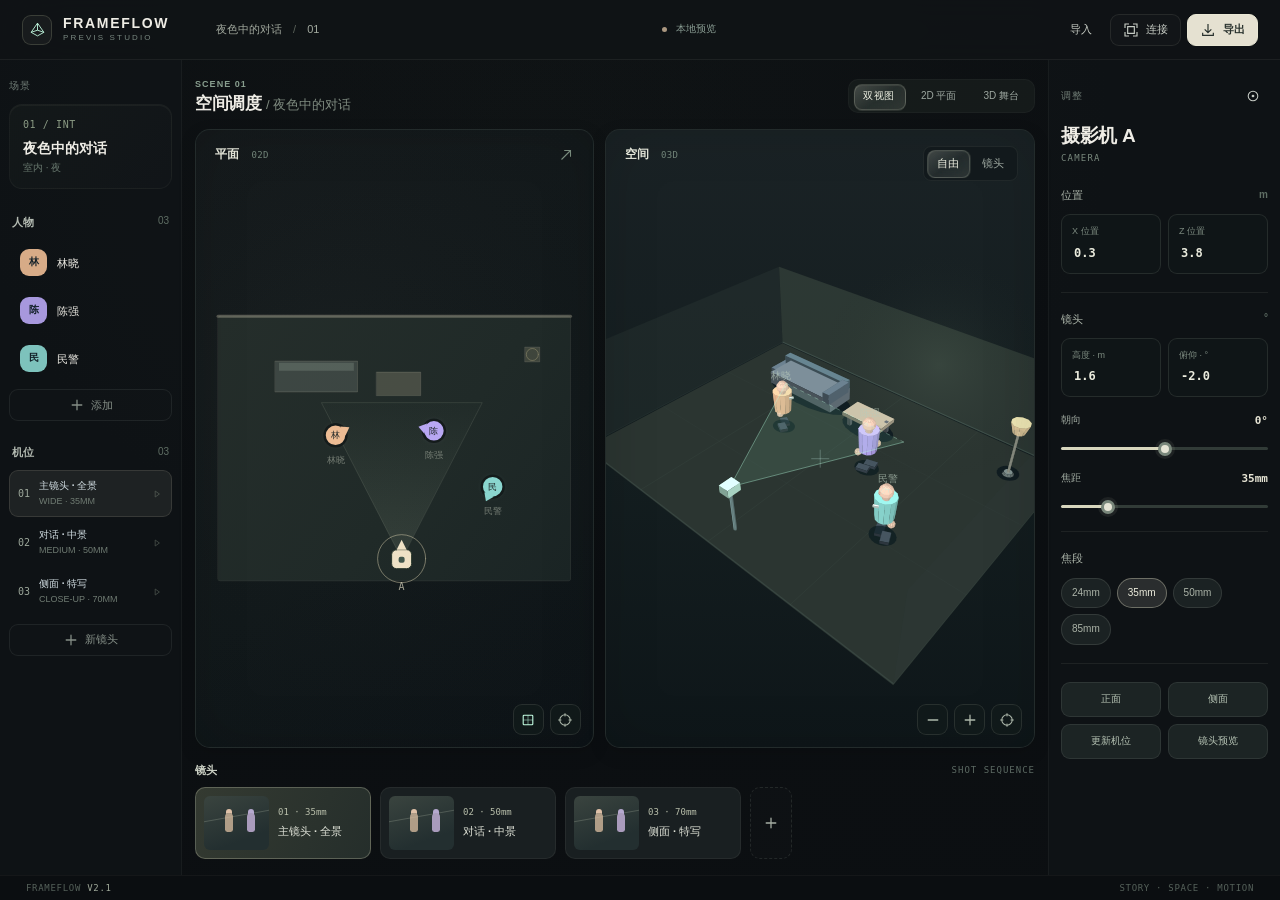
==== frameflow/index.html @ bde50c96 "Publish FRAMEFLOW director deck v2.1 as independent Pages subpath" ====
<!DOCTYPE html>
<html lang="zh-CN">
<head>
<meta charset="utf-8"><meta name="viewport" content="width=device-width,initial-scale=1,viewport-fit=cover">
<meta name="theme-color" content="#0b1017">
<title>FRAMEFLOW / V2.1 — 导演预演工作台</title>
<style>
:root{--bg:#090e15;--panel:#111922;--panel2:#151e28;--stroke:rgba(181,207,225,.115);--line:rgba(184,205,222,.08);--txt:#edf5f6;--muted:#8495a3;--dim:#536676;--mint:#bbf6de;--mint2:#8ee5c8;--violet:#b7a2f9;--amber:#efc98c;--red:#f5a6a9;--radius:20px;--ease:cubic-bezier(.2,.85,.22,1)}
*{box-sizing:border-box}html,body{margin:0;min-height:100%;height:100%;overflow:hidden}body{font:13px/1.48 Inter,"SF Pro Display","PingFang SC","Microsoft YaHei",sans-serif;background:var(--bg);color:var(--txt);letter-spacing:.05px}button,input,select{font:inherit}button{cursor:pointer}button:disabled{opacity:.45;cursor:not-allowed}button:focus-visible,input:focus-visible{outline:2px solid var(--mint);outline-offset:2px}button{transition:background .2s,border-color .2s,transform .26s var(--ease),color .2s,box-shadow .3s}button:active{transform:scale(.957)}.app{height:100dvh;min-height:580px;display:flex;flex-direction:column;isolation:isolate;position:relative;overflow:hidden}.app:before{content:"";position:absolute;z-index:-1;top:-300px;left:28%;width:600px;height:510px;background:radial-gradient(ellipse,rgba(70,132,129,.09),transparent 70%);pointer-events:none}.topbar{height:72px;flex-shrink:0;display:flex;align-items:center;gap:20px;padding:0 27px;border-bottom:1px solid var(--line);background:rgba(11,16,24,.78);backdrop-filter:blur(26px);z-index:30}.logo{display:flex;align-items:center;gap:13px;min-width:246px}.mark{width:35px;height:35px;border:1px solid rgba(203,255,228,.34);border-radius:12px;background:linear-gradient(147deg,rgba(182,252,214,.17),rgba(149,180,250,.04));display:grid;place-items:center;box-shadow:inset 0 0 22px #ddfff40b,0 3px 25px #a7ffd808}.mark svg{width:21px}.brand{font-weight:750;font-size:17px;letter-spacing:1.4px;line-height:1.1}.brand small{font-weight:500;color:#8a9bac;letter-spacing:2.8px;font-size:8px;display:block;margin-top:5px}.crumb{color:#677888;white-space:nowrap}.crumb strong{color:#c5d1d6;font-weight:500}.top-center{display:flex;align-items:center;gap:10px;flex:1;justify-content:center}.top-notice{display:flex;align-items:center;gap:9px;padding:8px 13px;color:#abbac3;border:1px solid var(--line);border-radius:99px;background:rgba(255,255,255,.018);font-size:11px;white-space:nowrap}.live-dot{width:6px;height:6px;border-radius:50%;background:#edae84;box-shadow:0 0 0 4px rgba(233,176,116,.1)}.live-dot.ok{background:#a6eac8;box-shadow:0 0 0 4px #9ef7c111}.top-actions{display:flex;align-items:center;gap:9px;margin-left:auto}.btn{height:34px;padding:0 13px;border:1px solid rgba(190,218,228,.13);border-radius:11px;background:rgba(255,255,255,.025);color:#cfdbdf;display:inline-flex;justify-content:center;align-items:center;gap:7px;white-space:nowrap}.btn:hover{background:rgba(255,255,255,.068);border-color:rgba(182,217,223,.3)}.btn.main{border-color:rgba(194,255,223,.28);background:linear-gradient(140deg,#caf7e1,#a4dfd1);color:#122d2b;font-weight:700;box-shadow:0 5px 24px #91fcd216}.btn.main:hover{box-shadow:0 7px 28px #a8ffd52c}.btn.ghost{border:none;background:transparent}.btn.icon{width:34px;padding:0}.btn svg,.icon-mini{width:15px;height:15px;flex-shrink:0}.frame{flex:1;display:grid;grid-template-columns:248px minmax(0,1fr) 284px;min-height:0;overflow:hidden}.rail{background:linear-gradient(175deg,rgba(20,29,39,.68),rgba(14,21,30,.92));border-right:1px solid var(--line);min-height:0;display:flex;flex-direction:column;overflow:auto;scrollbar-width:thin;scrollbar-color:#253544 transparent}.rail.right{border-left:1px solid var(--line);border-right:0;background:linear-gradient(170deg,rgba(19,28,38,.82),rgba(12,20,29,.9))}.rail-inner{padding:25px 16px 18px}.eyebrow{color:#728895;letter-spacing:2.05px;font-size:10px;font-weight:700}.section-head{display:flex;justify-content:space-between;align-items:center;margin:20px 0 10px}.section-head h3{font-size:12px;font-weight:700;letter-spacing:.5px;margin:0}.tiny{font-size:10px;color:var(--dim);font-variant-numeric:tabular-nums}.scene-card{position:relative;overflow:hidden;background:linear-gradient(125deg,rgba(38,66,72,.5),rgba(37,43,62,.48));border:1px solid rgba(166,229,212,.17);border-radius:16px;padding:15px 14px 13px;margin-top:14px}.scene-card:after{content:"";position:absolute;width:140px;height:140px;right:-48px;top:-58px;border:1px solid #b6fada22;border-radius:50%;box-shadow:0 0 0 24px #b6fada08,0 0 0 55px #b6fada08;pointer-events:none}.scene-num{font:600 9px/1.2 monospace;color:#a9ebd6;letter-spacing:2px}.scene-name{font-weight:650;font-size:16px;margin:14px 0 4px;line-height:1.22}.scene-sub{font-size:10px;color:#9bacb4}.cast-list{display:flex;flex-direction:column;gap:6px}.cast-item{width:100%;border:1px solid transparent;padding:10px 9px;display:flex;gap:10px;align-items:center;background:transparent;border-radius:12px;text-align:left;color:var(--txt)}.cast-item:hover{background:rgba(244,255,251,.04)}.cast-item.selected{border-color:rgba(185,247,226,.18);background:linear-gradient(100deg,rgba(182,255,223,.095),rgba(156,200,245,.025));box-shadow:inset 0 1px rgba(224,255,242,.03)}.avatar{width:31px;height:31px;flex:0 0 31px;border-radius:11px;display:flex;align-items:center;justify-content:center;font-weight:750;font-size:12px;color:#13222b;box-shadow:inset 0 1px #ffffff38}.cast-meta{flex:1;min-width:0}.cast-name{font-size:12px;font-weight:630}.cast-pos{font-size:10px;color:#687f8d;margin-top:2px;font-variant-numeric:tabular-nums}.cast-item .arr{font-size:14px;color:#576977}.addline{width:100%;height:34px;border:1px dashed rgba(173,202,216,.17);border-radius:10px;background:transparent;color:#8fa9ae;margin-top:9px}.addline:hover{background:#9cdec40c;color:var(--mint);border-color:#a1e5c255}.shot-list{display:flex;flex-direction:column;gap:6px}.shot-item{display:flex;gap:10px;align-items:center;padding:10px 10px;border:1px solid transparent;border-radius:11px;color:#d4e0e5;background:transparent;width:100%;text-align:left}.shot-item.active{border-color:#b9e9dc24;background:rgba(181,250,228,.064)}.shot-n{font:650 11px monospace;color:#a6dccb;align-self:center}.shot-item strong{font-size:11px;font-weight:600;display:block}.shot-item small{font-size:10px;color:#6f8897;display:block;margin-top:2px}.shot-play{margin-left:auto;color:#a9d9c4;opacity:.7}.tip-card{padding:12px 13px;margin-top:25px;border-top:1px solid var(--line);color:#8aa0aa;font-size:11px;line-height:1.72}.tip-card span{display:inline-block;padding:3px 6px;border-radius:5px;border:1px solid #a9c9d21d;background:#ffffff08;color:#b6c3c8;font:10px monospace;margin:0 2px}.workspace{min-height:0;display:flex;flex-direction:column;min-width:0;padding:25px 25px 17px;gap:14px}.workspace-header{display:flex;align-items:flex-end;gap:15px;justify-content:space-between}.headline .sup{font-size:10px;letter-spacing:1.8px;color:#77a69f;font-weight:700}.headline h1{font-size:23px;letter-spacing:-.8px;font-weight:660;line-height:1.2;margin:6px 0 7px}.headline p{font-size:11px;color:#8598a4;margin:0}.mode-tabs{display:flex;align-items:center;gap:3px;padding:4px;border-radius:12px;background:#121d27;border:1px solid var(--line);flex-shrink:0}.mode-tab{border:0;background:transparent;color:#8a9eab;border-radius:9px;padding:7px 13px;font-size:11px}.mode-tab.active{background:linear-gradient(180deg,#283e43,#24353c);color:#d3fae8;box-shadow:0 1px 12px #080d1490,0 1px inset #ffffff13}.metrics{display:flex;gap:8px;min-height:60px}.metric{flex:1;display:flex;align-items:center;gap:12px;min-width:0;border:1px solid var(--line);border-radius:13px;background:linear-gradient(120deg,#1b28324a,#141e2840);padding:12px 14px}.metric .mi{width:31px;height:31px;display:grid;place-items:center;border:1px solid rgba(175,219,214,.12);border-radius:10px;color:#b3d9cd;background:#a2fadd08}.metric .mi svg{width:16px;height:16px}.metric small{display:block;color:#6e8492;font-size:10px;margin-bottom:1px}.metric strong{font-weight:650;font-size:14px;white-space:nowrap}.metrics .unit{color:#7f939c;font-size:10px;font-weight:400}.stage-layout{flex:1;min-height:240px;display:grid;grid-template-columns:1fr 1.08fr;gap:13px}.panel-view{min-height:0;min-width:0;position:relative;border:1px solid rgba(158,195,207,.16);border-radius:18px;overflow:hidden;background:#0e1720;box-shadow:0 16px 45px #02060b3a,inset 0 1px #fff1}.panel-view:after{content:"";pointer-events:none;position:absolute;inset:0;border-radius:inherit;box-shadow:inset 0 0 75px #02060d45}.panel-view canvas{display:block;width:100%;height:100%;touch-action:none}.stage-top{pointer-events:none;position:absolute;z-index:4;top:15px;left:17px;right:17px;display:flex;gap:8px;justify-content:space-between;align-items:flex-start}.stage-title{font-weight:650;font-size:11px;display:flex;gap:7px;align-items:center;color:#e0efee}.stage-title .dot{width:6px;height:6px;background:#92edc8;border-radius:100%;box-shadow:0 0 14px #95f9b878}.stage-sub{font:9px monospace;color:#748c99;letter-spacing:1px;margin-top:4px}.stage-tag{color:#acc6c8;font:9px monospace;border:1px solid #b4e3d52b;padding:5px 8px;border-radius:7px;background:#111e26ab}.canvas-float{position:absolute;z-index:5;bottom:15px;right:15px;display:flex;gap:6px}.floatbtn{border:1px solid #bcdae329;border-radius:9px;color:#c1d7da;background:#15212bbd;backdrop-filter:blur(15px);width:30px;height:30px;display:grid;place-items:center;font-size:16px;line-height:1}.floatbtn:hover{background:#2b4144;color:white}.canvas-left-note{pointer-events:none;position:absolute;z-index:4;bottom:15px;left:15px;color:#6e8d9a;font:9px monospace;letter-spacing:.3px}.cam-mode{display:flex;gap:6px}.view-switch{pointer-events:auto;display:flex;gap:3px;padding:3px;border-radius:8px;background:#0a121abf;border:1px solid #d4f9e122}.view-switch button{border:0;background:transparent;padding:5px 7px;color:#829ba4;font:10px sans-serif;border-radius:6px}.view-switch button.active{background:#a6ddcc24;color:#c5fbe2}.timeline{height:116px;min-height:116px;display:flex;flex-direction:column;gap:10px}.tl-head{display:flex;justify-content:space-between;align-items:center}.tl-head strong{font-size:11px;font-weight:680}.tl-head small{font:10px monospace;color:#6b8291}.timeline-track{display:flex;gap:9px;overflow-x:auto;scrollbar-width:thin;scrollbar-color:#33404b transparent;padding-bottom:5px}.tl-card{flex:0 0 175px;height:76px;display:flex;align-items:stretch;gap:10px;border-radius:12px;padding:9px;cursor:pointer;background:#15222b;border:1px solid #a4c7c71c;color:#d9e9e6;text-align:left}.tl-card.active{border-color:#b1efd76b;background:linear-gradient(130deg,#233b39,#1c2b32);box-shadow:inset 0 0 0 1px #c6ffe409}.tl-thumb{width:62px;flex:0 0 62px;border-radius:8px;background:radial-gradient(circle at 48% 27%,#a4f5d044,transparent 30%),linear-gradient(150deg,#1d4b4b,#172c40);position:relative;overflow:hidden;display:flex;align-items:center;justify-content:center}.tl-thumb:before{content:"";position:absolute;width:70px;height:24px;left:-7px;bottom:5px;transform:skewY(-16deg);border-top:1px solid #c9ffe65c;box-shadow:0 -12px 0 -11px #b3ffdb88,0 -24px 0 -23px #b3ffdb55}.tl-thumb svg{position:relative;z-index:1;width:22px;color:#d6fff0;opacity:.86}.tl-copy{display:flex;flex-direction:column;justify-content:center;overflow:hidden}.tl-copy small{font:9px monospace;color:#8dbaa9}.tl-copy strong{font-size:11px;margin:4px 0;white-space:nowrap;overflow:hidden;text-overflow:ellipsis}.tl-copy em{font:normal 9px monospace;color:#778f97}.tl-add{flex:0 0 54px;height:76px;border:1px dashed #9fcfc633;border-radius:12px;background:#171e2744;color:#9dc6bc;font-size:21px}.tl-add:hover{background:#afdac014}.right .rail-inner{padding:25px 19px}.inspector-top{display:flex;justify-content:space-between;align-items:center}.inspector-title{margin:8px 0 5px;font-size:20px;font-weight:670;letter-spacing:-.4px}.inspector-sub{font:10px monospace;color:#76919e;margin-bottom:23px}.prop-group{border-top:1px solid #b4c9d011;padding-top:19px;margin-top:19px}.prop-header{display:flex;align-items:center;justify-content:space-between;color:#bccbd0;font-weight:650;font-size:11px;margin-bottom:12px}.prop-label{font-size:10px;color:#899ca8;margin-bottom:7px;display:flex;justify-content:space-between;align-items:center}.prop-label b{color:#d8e8e8;font:600 10px monospace}.field-row{display:grid;grid-template-columns:1fr 1fr;gap:8px}.field{padding:10px 11px;border:1px solid #beced320;border-radius:10px;background:#0d1720;min-width:0}.field label{display:block;color:#748e99;font-size:9px;margin-bottom:4px}.field input{font:600 13px monospace;color:#dceeea;background:transparent;border:0;outline:0;width:100%;height:20px}.field:focus-within{border-color:#a9e5d65c}.slider-row{margin:16px 0 4px}.range{width:100%;appearance:none;-webkit-appearance:none;height:4px;border:0;border-radius:99px;outline:none;background:linear-gradient(90deg,#a5e8d0 0 var(--pct,45%),#293845 var(--pct,45%) 100%);cursor:pointer;margin:8px 0 4px}.range::-webkit-slider-thumb{appearance:none;width:13px;height:13px;border-radius:50%;background:#d7ffeb;border:3px solid #638e85;box-shadow:0 0 0 3px #a6fad112}.range::-moz-range-thumb{width:8px;height:8px;border-radius:50%;background:#d7ffeb;border:3px solid #638e85}.compact-grid{display:grid;grid-template-columns:repeat(2,1fr);gap:8px}.compact-btn{padding:9px;border:1px solid #b1cbd21c;border-radius:10px;color:#b6d0d2;background:#13202a;text-align:center;font-size:10px}.compact-btn:hover,.compact-btn.on{background:#b9e8d017;color:#cffde8;border-color:#aff7d154}.pill-row{display:flex;gap:6px;flex-wrap:wrap}.pill{border-radius:20px;padding:7px 9px;border:1px solid #b5d4cd26;color:#9fb3b9;background:#14212a;font-size:10px}.pill.on{background:#b4efdb20;border-color:#b9efd76b;color:#d4ffeb}.status-card{padding:13px;border-radius:13px;background:linear-gradient(150deg,#17342f66,#17232b66);border:1px solid #bbefd121;margin-top:22px;display:flex;gap:10px;color:#b6d5cb}.status-card svg{width:15px;height:15px;flex-shrink:0;margin-top:2px}.status-card strong{font-size:11px;color:#c5f3d8}.status-card p{font-size:10px;color:#83a49b;margin:3px 0 0;line-height:1.5}.del-btn{color:#eeb0b0;border-color:#de9da824}.bottom{height:30px;display:flex;align-items:center;justify-content:space-between;padding:0 26px;flex-shrink:0;border-top:1px solid #aacbc10e;color:#5c7583;font:9px monospace;letter-spacing:.5px}.bottom strong{font-weight:500;color:#94b7ac}.toast{position:fixed;left:50%;bottom:48px;transform:translate(-50%,20px) scale(.97);opacity:0;pointer-events:none;z-index:100;padding:12px 16px;border-radius:12px;border:1px solid #c0ffe351;background:#1c3937e8;box-shadow:0 12px 40px #0008;backdrop-filter:blur(20px);color:#e2ffee;font-size:12px;transition:.3s var(--ease)}.toast.show{transform:translate(-50%,0) scale(1);opacity:1}.kbd{border:1px solid #d8f0e330;border-radius:5px;padding:2px 5px;background:#ffffff0a;font:9px monospace}#importFile{display:none}.help{font-size:10px;color:#78929e;line-height:1.65;margin-top:12px}.light-sweep{position:relative;overflow:hidden}.light-sweep:before{content:"";position:absolute;inset:-150%;background:linear-gradient(90deg,transparent 45%,#ffffff18 51%,transparent 55%);transform:translateX(-110%) rotate(16deg);pointer-events:none}.light-sweep:hover:before{animation:sweep .75s ease}@keyframes sweep{to{transform:translateX(110%) rotate(16deg)}}@keyframes jelly-in{0%{transform:scale(.965,.975)}45%{transform:scale(1.025,.99)}75%{transform:scale(.996,1.012)}100%{transform:scale(1)}}.mode-tab.active,.shot-item.active,.cast-item.selected,.tl-card.active{animation:jelly-in .34s var(--ease)}
@media(max-width:1250px){.frame{grid-template-columns:204px minmax(0,1fr) 250px}.logo{min-width:194px}.workspace{padding:20px 17px 12px}.metrics .metric{padding:10px}.metric .mi{display:none}.rail-inner{padding-left:12px;padding-right:12px}.right .rail-inner{padding:20px 13px}}
@media(max-width:1030px){.frame{grid-template-columns:190px minmax(0,1fr)}.rail.right{display:none}.stage-layout{grid-template-columns:1fr 1fr}.top-center{display:none}}
@media(max-width:760px){html,body{overflow:auto;height:auto}.app{height:auto;min-height:100dvh;overflow:visible}.app:before{width:90%;left:5%;top:-100px;height:260px}.topbar{height:62px;padding:0 15px}.logo{min-width:0}.crumb,.top-actions .btn.ghost,.top-actions .btn:not(.main){display:none}.top-actions{margin-left:auto}.frame{display:flex;flex-direction:column;overflow:visible}.rail{order:2;border:0;border-top:1px solid var(--line)}.rail.right{display:block;order:3;border-top:1px solid var(--line)}.rail-inner,.right .rail-inner{padding:18px 17px}.workspace{order:1;min-height:850px;padding:20px 13px}.workspace-header{align-items:flex-start}.headline h1{font-size:21px}.headline p{font-size:10px}.mode-tabs{flex-shrink:0}.mode-tab{padding:7px 10px}.metrics{flex-wrap:wrap}.metric{flex:1 1 43%;min-width:130px}.metric .mi{display:grid}.stage-layout{height:570px;flex:none;grid-template-columns:1fr;grid-template-rows:1fr 1fr}.stage-layout.only-2d,.stage-layout.only-3d{grid-template-rows:1fr;height:510px}.stage-layout.only-2d #panel3d,.stage-layout.only-3d #panel2d{display:none}.timeline{min-height:114px}.cast-list{display:grid;grid-template-columns:1fr 1fr}.shot-list{display:grid;grid-template-columns:1fr 1fr}.right .rail-inner{max-width:700px}.bottom{padding:0 13px}}
@media(min-width:761px){.stage-layout.only-2d,.stage-layout.only-3d{grid-template-columns:1fr}.stage-layout.only-2d #panel3d,.stage-layout.only-3d #panel2d{display:none}}
@media(prefers-reduced-motion:reduce){*,*:before,*:after{animation-duration:0s!important;transition-duration:.01s!important}}
/* FRAMEFLOW V2 — quiet cinematic workstation. Desktop-first, responsive canvas. */
:root{--bg:#0b0d10;--panel:#111517;--panel2:#171d1e;--stroke:rgba(238,236,218,.10);--line:rgba(238,236,218,.07);--txt:#eeece5;--muted:#a0a39b;--dim:#676e6b;--mint:#e9ddbb;--mint2:#c9c7b0;--radius:19px;--ease:cubic-bezier(.18,.82,.24,1)}
body{font-family:Inter,-apple-system,BlinkMacSystemFont,"SF Pro Display","PingFang SC","Microsoft YaHei",sans-serif;background:#0b0d10;color:var(--txt);letter-spacing:0}
.app{background:radial-gradient(ellipse 60% 70% at 42% 14%,#20272132,transparent 75%),#0b0e11;min-height:480px}.app:before{background:none}
.topbar{height:60px;padding:0 22px;gap:16px;background:#111416ee;border-bottom:1px solid #ebefdb10;backdrop-filter:blur(30px)}
.logo{min-width:199px;gap:11px}.mark{width:30px;height:30px;border-radius:9px;background:#d7dac40b;border-color:#dedfbb2d;box-shadow:none}.mark svg{width:17px;opacity:.95}.brand{font-size:14px;font-weight:670;letter-spacing:1.7px}.brand small{font-size:8px;letter-spacing:2.15px;margin-top:3px;color:#788780}
.crumb{font-size:11px;color:#a2aa9f}.crumb-slash{padding:0 8px;color:#5b635b}
.top-notice{padding:5px 10px;font-size:10px;color:#899d93;border:none;background:transparent}.live-dot{width:5px;height:5px;background:#aa9780;box-shadow:none}.live-dot.ok{background:#becbb4;box-shadow:0 0 0 3px #b3dab81b}
.top-actions{gap:6px}.btn{height:32px;padding:0 12px;border-radius:9px;border-color:#f2f0de16;color:#c7ccc5;font-size:11px;background:#ffffff04}.btn svg{width:14px;height:14px}.btn:hover{background:#f3f4e612;border-color:#d6ddc529}
.btn.main{background:#e5e1d1;color:#28312d;font-weight:690;border:1px solid #e9e7d4;box-shadow:none}.btn.main:hover{background:#f2efdf;box-shadow:0 4px 18px #e9e7d214}
.btn.icon{width:30px}.frame{grid-template-columns:198px minmax(0,1fr) 248px;background:transparent}.rail,.rail.right{background:#111518b0;border-color:#e3e5d60c}.rail-inner{padding:22px 12px 18px}.right .rail-inner{padding:22px 18px}
.eyebrow{color:#6e7b74;letter-spacing:1.1px;font-size:10px;font-weight:590}
.scene-card{margin-top:10px;padding:14px 13px 12px;border:1px solid #e6e3cf0b;border-radius:13px;background:linear-gradient(135deg,#303a3129,#1d23252a);box-shadow:inset 0 1px #e7e4d30b}.scene-card:after{display:none}.scene-num{font:10px ui-monospace,monospace;color:#8b9b84;letter-spacing:.6px}.scene-name{font-size:14px;font-weight:620;margin:10px 0 4px}.scene-sub{font-size:10px;color:#67776d}
.section-head{margin:25px 3px 10px}.section-head h3{font-size:11px;font-weight:620;color:#b4bbb2;letter-spacing:.2px}.tiny{font-size:10px;color:#5f6e64}
.cast-list{gap:3px}.cast-item{padding:8px 10px;gap:10px;border-radius:10px;min-height:42px}.cast-item.selected{border-color:#dbdec317;background:#e6e9d810;box-shadow:none}.cast-item:hover{background:#ffffff0b}.avatar{width:27px;height:27px;flex-basis:27px;border-radius:9px;font-size:10px;font-weight:650;box-shadow:none;opacity:.9}.cast-name{font-size:11px;font-weight:540}.cast-pos{display:none}
.addline{margin-top:8px;height:32px;border:1px solid #d7e1d114;background:#ffffff02;color:#858f87;font-size:11px;border-radius:9px}.addline:hover{border-color:#d7e1d14d;background:#d7e1d10c;color:#e8e9dd}
.shot-list{gap:2px}.shot-item{padding:8px;border-radius:9px;gap:9px}.shot-item.active{border:1px solid #e9e3c91e;background:#ece7d513}.shot-item strong{font-size:10px;font-weight:550}.shot-item small{font-size:9px;color:#717d74;margin-top:1px}.shot-n{font:500 10px monospace;color:#9ca79a}.shot-play{font-size:9px;color:#939f8e}.tip-card{display:none}
.workspace{gap:14px;padding:22px 19px 14px;background:linear-gradient(180deg,#12171926,#10141626)}
.workspace-header{align-items:center;min-height:38px}.headline .sup{font-size:9px;color:#889e8e;letter-spacing:1.05px}.headline h1{font-size:17px;font-weight:630;letter-spacing:-.36px;margin:3px 0 0}.headline h1 .headline-sub{color:#7e8a7f;font-weight:420;font-size:13px;letter-spacing:0}.headline p{display:none}
.mode-tabs{padding:3px;border-color:#ffffff08;border-radius:10px;background:#1b2120a5}.mode-tab{padding:6px 12px;font-size:10px;color:#929b92;border-radius:7px;white-space:nowrap}.mode-tab.active{background:#d8dbcf1c;color:#eceee2;box-shadow:0 1px 5px #0004,inset 0 1px #fff1}
.metrics{display:none}
.stage-layout{grid-template-columns:1fr 1.08fr;gap:11px;min-height:290px}.panel-view{border-radius:15px;border:1px solid #d6dfcd16;box-shadow:0 6px 18px #0002, inset 0 1px #ffffff06;background:#11191b}.panel-view:after{box-shadow:inset 0 0 55px #02050922}
.stage-top{top:16px;left:19px;right:16px}.stage-title{font-size:12px;font-weight:620;color:#e2e4d7;letter-spacing:.2px}.stage-number{margin-left:5px;font:500 9px monospace;color:#73867a;letter-spacing:.4px}.stage-sub{display:none}.stage-tag{background:transparent;border:0;color:#788a7c;font-size:17px;padding:0 2px}
.view-switch{border-radius:8px;padding:3px;border:1px solid #e4e7d811;background:#11181abb;backdrop-filter:blur(18px)}.view-switch button{font:11px sans-serif;color:#919a90;padding:6px 10px;border-radius:6px}.view-switch button.active{background:#e7e6d323;color:#f0f1e6}
.canvas-float{right:12px;bottom:12px;gap:6px}.floatbtn{width:31px;height:31px;font-size:14px;border-radius:9px;background:#131b1bc9;border-color:#f0eee21a;color:#aeb9ac}.floatbtn:hover{background:#26302d;color:#f4f5ea;border-color:#e8ead047}.canvas-left-note{display:none}
.actor-quick[hidden]{display:none!important}.actor-quick{position:absolute;z-index:6;bottom:12px;left:14px;max-width:calc(100% - 110px);display:flex;align-items:center;gap:5px;padding:5px;background:#0d1515e9;border:1px solid #ece9d525;border-radius:11px;backdrop-filter:blur(16px);box-shadow:0 5px 24px #0006;animation:quiet-rise .32s var(--ease)}.quick-name{font-size:10px;color:#e7e8d9;padding:0 7px;white-space:nowrap}.actor-quick button{border:0;background:#edead00b;color:#c0ccbd;border-radius:7px;font-size:10px;padding:7px 8px;white-space:nowrap}.actor-quick button:hover{background:#e6e7d321;color:#fff}.quick-yaw{font:11px ui-monospace,monospace;color:#e9e2c5;min-width:31px;text-align:center}
.timeline{height:101px;min-height:101px;gap:9px}.tl-head strong{font-size:11px;font-weight:610;color:#ccd1c5}.tl-head small{color:#5d6b64;font:9px monospace;letter-spacing:1px}.timeline-track{gap:9px;padding-bottom:4px;scrollbar-color:#51584b55 transparent}
.tl-card{flex:0 0 176px;height:72px;gap:9px;padding:8px;background:#191f21;border:1px solid #e9efde0f;border-radius:10px;color:#dfe2d7;box-shadow:none}.tl-card.active{background:linear-gradient(115deg,#343a31,#252e2b);border-color:#e4e3c643;box-shadow:inset 0 1px #e3decb16}.tl-thumb{width:65px;flex:0 0 65px;background:linear-gradient(160deg,#3a443f,#232f30 75%);border-radius:6px;overflow:hidden;position:relative}.tl-thumb:before{display:none}.thumb-horizon{width:110px;height:30px;position:absolute;bottom:4px;left:-25px;transform:skewY(-10deg);border-top:1px solid #cbd3bd44;opacity:.85}.thumb-person{position:absolute;width:8px;height:19px;bottom:18px;border-radius:5px 5px 3px 3px;background:#e4c5a7b8;box-shadow:0 -5px 0 -1px #dfc1a8}.thumb-person.one{left:21px}.thumb-person.two{left:43px;background:#a99bbc;box-shadow:0 -5px 0 -1px #b6a9cf}
.tl-copy small{font:9px ui-monospace,monospace;color:#b9bfab;margin-bottom:7px}.tl-copy strong{font-size:11px;font-weight:550;margin:0;line-height:1.4}.tl-copy em{display:none}.tl-add{flex-basis:42px;height:72px;border-color:#dbe6d41b;border-radius:10px;background:#ffffff03;font-size:17px;color:#a6aea4}
.inspector-top{margin-top:1px}.inspector-title{font-size:19px;font-weight:600;letter-spacing:-.35px;margin:10px 0 3px}.inspector-sub{font-size:9px;letter-spacing:1.2px;margin-bottom:24px;color:#78877c}.prop-group{margin-top:18px;padding-top:18px;border-color:#e7e6d012}.prop-header{font-size:11px;color:#abb4a9;font-weight:560;margin-bottom:11px}.prop-label{color:#a4aea4;font-size:10px}.prop-label b{color:#e6e4d4;font:550 11px monospace}.field-row{gap:7px}.field{padding:10px 10px;border-color:#d9ddd21c;background:#0f1517;border-radius:9px;min-width:0}.field:focus-within{border-color:#d9ddc979}.field label{font-size:9px;color:#7d8b80}.field input{font:550 12px ui-monospace,monospace;color:#eaebdd}
.range{height:3px;background:linear-gradient(90deg,#d7d6bd 0 var(--pct,45%),#313b37 var(--pct,45%) 100%);margin-top:12px}.range::-webkit-slider-thumb{width:14px;height:14px;border:3px solid #79877b;background:#e5e4d5;box-shadow:0 0 0 3px #e6e9d012}
.pill{border-color:#d8dfd120;color:#adb5a9;background:#1b2223;padding:7px 10px}.pill.on{background:#e8e6d821;color:#eeeede;border-color:#ece8cd59}
.compact-btn{padding:9px 5px;background:#1c2424;color:#b6c3b4;border:1px solid #e6e9d817;border-radius:9px;font-size:10px}.compact-btn:hover,.compact-btn.on{background:#e9e7d619;color:#f4f3e8;border-color:#ebe7d649}.compact-grid{gap:7px}.status-card{display:none}.del-btn{color:#d8aaac}
.orientation-control{display:grid;grid-template-columns:104px minmax(0,1fr);gap:12px;align-items:center;padding:5px 0 1px}.rotation-dial{width:104px;height:104px;border-radius:50%;position:relative;background:radial-gradient(circle,#1b2221 0 49%,transparent 50%),repeating-conic-gradient(from 0deg,#9ca89a38 0 1deg,transparent 1deg 30deg),conic-gradient(from 0deg,#e8e5d024,transparent 140deg,#e8e5d017 270deg,#e8e5d024);border:1px solid #f0efdf20;box-shadow:inset 0 0 15px #0006;touch-action:none;cursor:grab}.rotation-dial:active{cursor:grabbing}.rotation-dial:before{content:'';position:absolute;inset:10px;border:1px solid #dfe2cd2b;border-radius:50%}.dial-direction{position:absolute;width:2px;height:40px;background:linear-gradient(#f9ebc7,transparent);left:calc(50% - 1px);top:10px;transform-origin:center 42px;transform:rotate(var(--heading));border-radius:5px}.dial-direction:before{content:'';position:absolute;top:-3px;left:-4px;width:10px;height:10px;background:#e9dfc4;border-radius:50%;box-shadow:0 0 12px #fff2ba45}.dial-center{position:absolute;inset:24px;display:grid;place-items:center;background:#161e1dbf;border:1px solid #e5e8cf14;border-radius:50%;pointer-events:none}.dial-center b{color:#f0e9d5;font:600 13px ui-monospace,monospace}.dial-actions{display:grid;grid-template-columns:1fr;gap:5px}
.bottom{height:25px;border-color:#eee9da0a;font:9px ui-monospace,monospace;color:#55615a;letter-spacing:.7px}.bottom strong{color:#9ea798}.toast{background:#2a342de8;border:1px solid #dcdab855;color:#f1f0de;padding:10px 15px;border-radius:12px;font-size:11px}
.shot-item.active,.cast-item.selected,.tl-card.active{animation:quiet-rise .32s var(--ease)}@keyframes quiet-rise{from{opacity:.65;transform:translateY(3px) scale(.992)}to{opacity:1;transform:none}}
@media(max-width:1350px){.frame{grid-template-columns:182px minmax(0,1fr) 232px}.logo{min-width:178px}.workspace{padding:17px 13px 12px}.right .rail-inner{padding:19px 12px}.rail-inner{padding:19px 9px}.orientation-control{grid-template-columns:94px minmax(0,1fr);gap:8px}.rotation-dial{width:94px;height:94px}.dial-direction{height:36px;top:9px;transform-origin:center 38px}.dial-center{inset:22px}}
@media(max-width:1100px){.frame{grid-template-columns:174px minmax(0,1fr) 210px}.orientation-control{grid-template-columns:1fr}.rotation-dial{margin:auto}.dial-actions{grid-template-columns:1fr 1fr}.inspector-title{font-size:17px}.workspace{gap:10px}}
@media(max-width:920px) and (min-width:701px){.frame{grid-template-columns:154px minmax(0,1fr)}.rail.right{display:none}.logo{min-width:155px}.crumb{display:none}.workspace{padding:14px}.stage-layout{grid-template-columns:1fr 1fr}.brand small{display:none}}
/* Mobile/tablet preview: workspace remains fully functional, while desktop gets maximum canvas area. */
@media(max-width:700px){html,body{height:auto;overflow:auto;background:#0b0e10}.app{height:auto;overflow:visible;min-height:100dvh}.topbar{height:56px;padding:0 14px;gap:6px}.logo{min-width:0}.mark{width:28px;height:28px}.brand{font-size:13px;letter-spacing:1.25px}.brand small,.crumb,.top-center{display:none}.top-actions .btn.ghost{display:none}.top-actions .btn:not(.main){display:none}.top-actions .btn.main{height:30px;padding:0 11px;font-size:10px}.frame{display:flex;flex-direction:column;overflow:visible}.workspace{order:1;padding:18px 13px 14px;gap:12px;min-height:0}.workspace-header{align-items:center;gap:8px}.headline .sup{display:none}.headline h1{font-size:15px;margin:0}.headline-sub{display:none}.mode-tabs{gap:0;padding:2px}.mode-tab{padding:6px 9px;font-size:10px}.stage-layout{display:grid;grid-template-columns:1fr;grid-template-rows:380px 390px;height:auto;min-height:0;gap:12px;flex:none}.stage-layout.only-2d,.stage-layout.only-3d{grid-template-columns:1fr;grid-template-rows:490px;height:auto}.stage-layout.only-2d #panel3d,.stage-layout.only-3d #panel2d{display:none}.panel-view{min-height:0;border-radius:15px}.actor-quick{bottom:12px;left:10px;padding:4px;max-width:calc(100% - 90px);gap:2px}.actor-quick button{font-size:9px;padding:6px 5px}.quick-name{max-width:42px;overflow:hidden;text-overflow:ellipsis;padding:0 4px;font-size:9px}.quick-yaw{font-size:9px;min-width:26px}.canvas-float{bottom:11px;right:10px}.floatbtn{width:29px;height:29px}.timeline{height:auto;min-height:98px}.timeline-track{padding-bottom:7px}.tl-card{flex-basis:166px}.rail{order:2;border:0;border-top:1px solid #eeeecc11;max-height:none}.rail.right{display:block;order:3}.rail-inner,.right .rail-inner{padding:22px 16px}.scene-card{max-width:430px;margin-top:9px}.cast-list{display:grid;grid-template-columns:repeat(3,minmax(0,1fr));gap:5px}.cast-item{padding:8px 7px;gap:6px;min-height:45px}.cast-name{font-size:10px;white-space:nowrap;overflow:hidden;text-overflow:ellipsis}.avatar{width:25px;height:25px;flex:0 0 25px}.shot-list{display:grid;grid-template-columns:repeat(2,minmax(0,1fr))}.section-head{margin-top:18px}.right .rail-inner{max-width:530px;margin:auto;width:100%}.orientation-control{grid-template-columns:115px minmax(0,1fr);max-width:400px}.rotation-dial{width:112px;height:112px}.dial-direction{height:43px;top:11px;transform-origin:center 45px}.dial-center{inset:26px}.dial-actions{grid-template-columns:1fr 1fr}.bottom{padding:0 14px}}
@media(max-width:410px){.workspace{padding:14px 9px}.stage-layout{grid-template-rows:335px 340px;gap:9px}.stage-layout.only-2d,.stage-layout.only-3d{grid-template-rows:420px}.mode-tab{padding:6px 7px}.headline h1{font-size:14px}.cast-list{grid-template-columns:repeat(2,minmax(0,1fr))}.quick-yaw{display:none}.actor-quick{max-width:calc(100% - 76px)}}
@media(orientation:landscape) and (max-height:520px) and (max-width:940px){.stage-layout{grid-template-columns:1fr 1fr;grid-template-rows:340px}.stage-layout.only-2d,.stage-layout.only-3d{grid-template-columns:1fr;grid-template-rows:350px}}
@media(prefers-reduced-motion:reduce){*,*:before,*:after{transition:none!important;animation:none!important}}

/* FRAMEFLOW V2.1 / FMV-WEB-PRESS-001 + FMV-WEB-FOCUS-001
   Strictly no tap shadow/focus rectangles. Keyboard indication is a flat underline. */
.app, .app * { -webkit-tap-highlight-color: transparent; }
.app button {box-shadow:none!important;filter:none;transform-origin:center;transition:transform 190ms cubic-bezier(.22,1,.36,1), color 240ms ease, background-color 240ms ease,border-color 240ms ease;}
.app button:not(:disabled):active { transform:translateY(1px) scale(.966); }
.app button:focus,.app button:focus:not(:focus-visible) {outline:none!important;box-shadow:none!important;}
.app button:focus-visible {outline:none!important;box-shadow:none!important;text-decoration:underline;text-decoration-thickness:2px;text-underline-offset:5px;text-decoration-color:#e5e4d8;}
.app .rotation-dial:focus:not(:focus-visible),.app input:focus:not(:focus-visible),.app input[type=range]:focus {outline:none!important;box-shadow:none!important;}
.app .rotation-dial:focus-visible{outline:none;box-shadow:none;border-bottom:2px solid #d5d8c6;}
.app .field:focus-within {border-color:#e2e0c32a;box-shadow:none;border-bottom-color:#e9e4d9a0;}
.app button svg{width:16px;height:16px;flex-shrink:0;display:inline-block;vertical-align:middle;}
.app .floatbtn,.app .tl-add{display:inline-flex;align-items:center;justify-content:center;}
.app .addline{display:flex;align-items:center;justify-content:center;gap:6px;}
.app .shot-play svg{width:12px;height:12px;opacity:.62;}
.stage-tag svg{width:18px;height:18px;display:block;}
/* Shared glass-gel Thumb: FMV-TAB-GLASS-GEL-001 / Arc Reader four-segment case.
   Object continuity lives in this one element, not an .active button background. */
.mode-tabs.fmv-segmented,.view-switch.fmv-segmented {position:relative;isolation:isolate;overflow:visible;}
.fmv-segmented .fmv-tab-thumb{
  position:absolute;left:0;top:0;z-index:0;pointer-events:none;
  border-radius:8px;
  border:1px solid rgba(231,235,211,.23);
  background:linear-gradient(146deg,rgba(237,243,228,.22),rgba(203,219,204,.105) 52%,rgba(213,231,211,.14));
  backdrop-filter:blur(9px) saturate(1.17);
  box-shadow:none!important;
  will-change:transform,width;
  transition:transform 510ms cubic-bezier(.20,1.36,.33,1),width 510ms cubic-bezier(.20,1.36,.33,1),height 510ms cubic-bezier(.2,.85,.25,1);
}
.fmv-segmented .fmv-tab-thumb.no-motion {transition:none!important;animation:none!important;}
.fmv-segmented .fmv-tab-thumb.gel-bounce {animation:fmv-gel-bounce 510ms both;}
@keyframes fmv-gel-bounce {
  0%,100%{border-radius:8px;filter:blur(0);}
  35%{border-radius:12px 6px 13px 6px;filter:blur(.42px);}
  70%{border-radius:6px 12px 7px 11px;filter:blur(0);}
}
.mode-tabs .mode-tab,.view-switch button {position:relative;z-index:1;transition:transform 390ms cubic-bezier(.2,1,.25,1),color 240ms ease;}
.mode-tabs .mode-tab.active,.view-switch button.active {background:transparent!important;box-shadow:none!important;color:#f0f2e4;transform:translateY(-.4px) scale(1.035);}
.mode-tabs .mode-tab:active,.view-switch button:active {transform:scale(.96);}
.mode-tabs .mode-tab:not(.active),.view-switch button:not(.active){color:#9ca69f;}
.view-switch {min-height:35px;}
.fmv-camera-ghost{position:absolute!important;z-index:2;inset:0;width:100%!important;height:100%!important;pointer-events:none;touch-action:none;object-fit:fill;}
/* No accidental rectangular residue from current-shot cards or glass labels. */
.tl-card.active,.shot-item.active,.cast-item.selected,.mode-tab.active,.view-switch button.active {box-shadow:none!important;}
@media(prefers-reduced-motion:reduce){
 .fmv-segmented .fmv-tab-thumb {transition:none!important;animation:none!important;}
 .mode-tabs .mode-tab,.view-switch button {transition:none!important;}
 .app button:not(:disabled):active {transform:none!important;}
}

</style>
</head>
<body>
<div class="app">
 <header class="topbar">
  <div class="logo"><div class="mark"><svg viewBox="0 0 24 24" fill="none" stroke="#c6ffe5" stroke-width="1.3"><path d="m3 16 9-13 9 13-9 5z"/><path d="m3 16 9-3 9 3M12 13V3"/></svg></div><div class="brand">FRAMEFLOW<small>PREVIS STUDIO</small></div></div>
  <div class="crumb">夜色中的对话 <span class="crumb-slash">/</span> 01</div>
  <div class="top-center"><div class="top-notice"><span class="live-dot" id="statusDot"></span><span id="saveStatus">本地演示 · 浏览器自动保存</span></div></div>
  <div class="top-actions"><button class="btn ghost" id="importBtn">导入</button><button class="btn" id="agentBtn"><svg viewBox="0 0 24 24" fill="none" stroke="currentColor" stroke-width="1.7"><path d="M7 7h10v10H7zM3 9V3h6M15 3h6v6M21 15v6h-6M9 21H3v-6"/></svg> 连接</button><button class="btn main light-sweep" id="exportBtn"><svg viewBox="0 0 24 24" fill="none" stroke="currentColor" stroke-width="1.8"><path d="M12 3v13m-5-5 5 5 5-5M4 16v4h16v-4"/></svg> 导出</button></div>
 </header>
 <div class="frame">
  <aside class="rail"><div class="rail-inner">
    <div class="eyebrow">场景</div>
    <div class="scene-card"><div class="scene-num">01 / INT</div><div class="scene-name">夜色中的对话</div><div class="scene-sub">室内 · 夜</div></div>
    <div class="section-head"><h3>人物</h3><span class="tiny" id="actorCount">03</span></div>
    <div id="actorList" class="cast-list"></div><button class="addline" id="addActor"><svg viewBox="0 0 20 20" fill="none" aria-hidden="true"><path d="M10 4v12M4 10h12" stroke="currentColor" stroke-width="1.6" stroke-linecap="round"/></svg> 添加</button>
    <div class="section-head" style="margin-top:23px"><h3>机位</h3><span class="tiny" id="shotCount">03</span></div>
    <div id="shotList" class="shot-list"></div><button class="addline" id="addShotSide"><svg viewBox="0 0 20 20" fill="none" aria-hidden="true"><path d="M10 4v12M4 10h12" stroke="currentColor" stroke-width="1.6" stroke-linecap="round"/></svg> 新镜头</button>
    
  </div></aside>
  <main class="workspace">
   <div class="workspace-header"><div class="headline"><div class="sup">SCENE 01</div><h1>空间调度 <span class="headline-sub">/ 夜色中的对话</span></h1></div><div class="mode-tabs fmv-segmented" role="group" aria-label="布局切换"><span class="fmv-tab-thumb" aria-hidden="true"></span><button class="mode-tab active" data-layout="both">双视图</button><button class="mode-tab" data-layout="2d">2D 平面</button><button class="mode-tab" data-layout="3d">3D 舞台</button></div></div>
   <div class="metrics"><div class="metric"><div class="mi"><svg viewBox="0 0 24 24" stroke="currentColor" fill="none" stroke-width="1.5"><circle cx="12" cy="12" r="8"/><circle cx="12" cy="12" r="3"/></svg></div><div><small>当前镜头</small><strong id="metricShot">01 <span class="unit">/ 03</span></strong></div></div><div class="metric"><div class="mi"><svg viewBox="0 0 24 24" stroke="currentColor" fill="none" stroke-width="1.5"><path d="M3 4v16m18-16v16M7 8l10 8M7 16l10-8"/></svg></div><div><small>镜头焦距</small><strong id="metricLens">35 <span class="unit">mm</span></strong></div></div><div class="metric"><div class="mi"><svg viewBox="0 0 24 24" stroke="currentColor" fill="none" stroke-width="1.5"><path d="m12 2 8 5v10l-8 5-8-5V7zM4 7l8 5 8-5m-8 5v10"/></svg></div><div><small>场景规模</small><strong id="metricSize">12 × 9 <span class="unit">m</span></strong></div></div><div class="metric"><div class="mi"><svg viewBox="0 0 24 24" stroke="currentColor" fill="none" stroke-width="1.5"><path d="m4 12 4 4 12-12M4 21h16"/></svg></div><div><small>数据版本</small><strong id="metricRev">r000 <span class="unit">LIVE</span></strong></div></div></div>
   <div class="stage-layout" id="stageLayout">
    <div class="panel-view" id="panel2d"><canvas id="topCanvas" aria-label="二维俯视图，拖拽人物和摄像机修改位置"></canvas><div class="stage-top"><div><div class="stage-title">平面 <span class="stage-number">02D</span></div><div class="stage-sub"></div></div><div class="stage-tag"><svg viewBox="0 0 20 20" fill="none" stroke="currentColor" stroke-width="1.2" aria-hidden="true"><path d="m5 15 10-10M8 5h7v7"/></svg></div></div><div class="canvas-float"><button class="floatbtn" id="snapBtn" title="切换网格吸附"><svg viewBox="0 0 20 20" fill="none" aria-hidden="true"><rect x="4" y="4" width="12" height="12" rx="1" stroke="currentColor" stroke-width="1.35"/><path d="M10 4v12M4 10h12" stroke="currentColor" stroke-width=".8" opacity=".75"/></svg></button><button class="floatbtn" id="reset2d" title="重置平面视图"><svg viewBox="0 0 20 20" fill="none" aria-hidden="true"><circle cx="10" cy="10" r="6.5" stroke="currentColor" stroke-width="1.3"/><path d="M10 1.5v4m0 9v4M1.5 10h4m9 0h4" stroke="currentColor" stroke-width="1.2"/></svg></button></div><div class="canvas-left-note" id="mapHint"></div><div class="actor-quick" id="actorQuick" hidden><span class="quick-name" id="quickName">人物</span><button id="quickFaceCam" title="面向摄影机">面向机位</button><button id="quickFaceActor" title="面向最近的人">面对人物</button><span class="quick-yaw" id="quickYaw">0°</span></div></div>
    <div class="panel-view" id="panel3d"><canvas id="viewCanvas" aria-label="三维预演视图"></canvas><div class="stage-top"><div><div class="stage-title">空间 <span class="stage-number">03D</span></div><div class="stage-sub" id="viewHint"></div></div><div class="view-switch fmv-segmented" role="group" aria-label="取景模式"><span class="fmv-tab-thumb" aria-hidden="true"></span><button class="active" data-view="orbit">自由</button><button data-view="shot">镜头</button></div></div><div class="canvas-float"><button class="floatbtn" id="zoomOut" title="远离场景"><svg viewBox="0 0 20 20" fill="none" aria-hidden="true"><path d="M4 10h12" stroke="currentColor" stroke-width="1.6" stroke-linecap="round"/></svg></button><button class="floatbtn" id="zoomIn" title="靠近场景"><svg viewBox="0 0 20 20" fill="none" aria-hidden="true"><path d="M10 4v12M4 10h12" stroke="currentColor" stroke-width="1.6" stroke-linecap="round"/></svg></button><button class="floatbtn" id="resetView" title="重置三维观察角度"><svg viewBox="0 0 20 20" fill="none" aria-hidden="true"><circle cx="10" cy="10" r="6.5" stroke="currentColor" stroke-width="1.3"/><path d="M10 1.5v4m0 9v4M1.5 10h4m9 0h4" stroke="currentColor" stroke-width="1.2"/></svg></button></div><div class="canvas-left-note" id="viewFoot"></div></div>
   </div>
   <div class="timeline"><div class="tl-head"><strong>镜头</strong><small id="stripInfo">SHOT SEQUENCE</small></div><div class="timeline-track" id="timelineTrack"></div></div>
  </main>
  <aside class="rail right"><div class="rail-inner"><div class="inspector-top"><div class="eyebrow">调整</div><button class="btn icon ghost" id="resetSelection" title="选中摄影机"><svg viewBox="0 0 20 20" fill="none" aria-hidden="true"><circle cx="10" cy="10" r="6" stroke="currentColor" stroke-width="1.3"/><circle cx="10" cy="10" r="1.7" fill="currentColor"/></svg></button></div><h2 class="inspector-title" id="inspectorName">摄影机 A</h2><div class="inspector-sub" id="inspectorSub">CAMERA</div><div id="inspectorBody"></div></div></aside>
 </div>
 <footer class="bottom"><span>FRAMEFLOW <strong>V2.1</strong></span><span>STORY · SPACE · MOTION</span></footer>
</div>
<div class="toast" id="toast"></div><input type="file" id="importFile" accept=".json,application/json">
<script>
(()=>{'use strict';
const $=s=>document.querySelector(s),$$=s=>[...document.querySelectorAll(s)];
const fmt=(n,d=1)=>Number(n).toFixed(d);const clamp=(n,a,b)=>Math.max(a,Math.min(b,n));const rad=d=>d*Math.PI/180;const dgr=r=>r*180/Math.PI;const copy=o=>JSON.parse(JSON.stringify(o));
const COLORS=['#edbc94','#b8a7f3','#8ad6cf','#ebadbc','#b8ca87','#95b8ec','#e5c783'];
const defaultState=()=>({schemaVersion:'1.0',project:{id:'frameflow-demo',name:'夜色中的对话',unit:'meter',createdAt:new Date().toISOString()},revision:0,updatedAt:null,stage:{width:12,depth:9,grid:1},actors:[{id:'actor-1',name:'林晓',color:'#edbc94',x:-2,z:-.45,yaw:60,height:1.7},{id:'actor-2',name:'陈强',color:'#b8a7f3',x:1.35,z:-.6,yaw:-75,height:1.79},{id:'actor-3',name:'民警',color:'#8ad6cf',x:3.35,z:1.3,yaw:-155,height:1.78}],props:[{id:'prop-1',name:'沙发',type:'sofa',x:-2.65,z:-2.45,yaw:0,width:2.8,depth:1.05,height:.8},{id:'prop-2',name:'茶几',type:'table',x:.15,z:-2.2,yaw:0,width:1.5,depth:.8,height:.5},{id:'prop-3',name:'立灯',type:'lamp',x:4.7,z:-3.2,yaw:0,width:.5,depth:.5,height:2}],camera:{id:'camera-a',name:'摄影机 A',x:.25,z:3.75,height:1.6,yaw:0,pitch:-2,focalLength:35},shots:[{id:'shot-1',name:'主镜头 · 全景',note:'WIDE',camera:{x:.25,z:3.75,height:1.6,yaw:0,pitch:-2,focalLength:35}},{id:'shot-2',name:'对话 · 中景',note:'MEDIUM',camera:{x:-3.8,z:2.7,height:1.65,yaw:22,pitch:-1,focalLength:50}},{id:'shot-3',name:'侧面 · 特写',note:'CLOSE-UP',camera:{x:3.9,z:1.65,height:1.7,yaw:-56,pitch:-3,focalLength:70}}],activeShotId:'shot-1',selection:{type:'camera',id:'camera-a'},settings:{snap:true,gridVisible:false}});
let state=defaultState(),serverAvailable=false,inFlight=false,pending=false,saveTimer=null,holdStatus=null,mounted=false;
let layout='both',viewMode='orbit',orbit={az:.72,el:.67,dist:17.5,panX:0,panZ:0},mapZoom=1,hovered=null,drag=null,vrDrag=null,scene2d=null,scene3d=null,frameCount=0,dirty=true,history=[],lastSavedJSON='';
let toastTimer;function toast(s){const t=$('#toast');t.textContent=s;t.classList.add('show');clearTimeout(toastTimer);toastTimer=setTimeout(()=>t.classList.remove('show'),2300)}
function selectedActor(){return state.actors.find(a=>a.id===state.selection.id)}function isCamera(){return state.selection.type==='camera'}function shot(){return state.shots.find(s=>s.id===state.activeShotId)||state.shots[0]}
function validate(v){if(!v||v.schemaVersion!=='1.0'||!v.stage||!Array.isArray(v.actors)||!v.camera||!Array.isArray(v.shots))throw Error('文件不是有效的 FRAMEFLOW 1.0 场景');return v}
function snapshot(){const c=copy(state);return c}
function historyPush(){history.push(snapshot());if(history.length>40)history.shift()}
function saveLocal(){try{localStorage.setItem('frameflow-scene-v2',JSON.stringify(state))}catch(e){/* Some embedded previews block storage; the editor still works. */}}
function status(msg,ok){$('#saveStatus').textContent=msg;$('#statusDot').classList.toggle('ok',!!ok)}
function commit({visualOnly=false,cameraChanged=false}={}){if(!visualOnly){if(cameraChanged&&shot())shot().camera={x:state.camera.x,z:state.camera.z,height:state.camera.height,yaw:state.camera.yaw,pitch:state.camera.pitch,focalLength:state.camera.focalLength};state.updatedAt=new Date().toISOString();saveLocal();scheduleSync();}dirty=true;refreshMetrics()}
function scheduleSync(){if(!serverAvailable){status('本地',false);return}pending=true;clearTimeout(saveTimer);saveTimer=setTimeout(flush,100)}
async function flush(){if(!serverAvailable||inFlight||!pending)return;pending=false;inFlight=true;try{const payload=snapshot();const r=await fetch('/api/state',{method:'PUT',headers:{'Content-Type':'application/json'},body:JSON.stringify(payload)});if(!r.ok)throw Error('HTTP '+r.status);const v=await r.json();if(typeof v.revision==='number'){state.revision=Math.max(state.revision,v.revision)}status('已同步',true);refreshMetrics();}catch(e){serverAvailable=false;pending=true;status('离线',false)}finally{inFlight=false;if(pending&&serverAvailable){clearTimeout(saveTimer);saveTimer=setTimeout(flush,70)}}}
async function connect(){try{const stored=localStorage.getItem('frameflow-scene-v2')||localStorage.getItem('frameflow-scene-v1');if(stored)state=validate(JSON.parse(stored))}catch(e){}try{const r=await fetch('/api/state',{cache:'no-store',signal:AbortSignal.timeout(1700)});if(!r.ok)throw Error();const data=await r.json();serverAvailable=true;if(data?.schemaVersion==='1.0'&&data?.stage&&data?.camera){state=validate(data);saveLocal()}else{pending=true;setTimeout(flush,130)}status('已连接',true)}catch(e){serverAvailable=false;status('本地预览',false)}renderAll()}
function renderAll(){renderActors();renderShots();renderInspector();refreshMetrics();updateOrientationUI();dirty=true}
function refreshMetrics(){const s=shot(),idx=Math.max(0,state.shots.findIndex(x=>x.id===state.activeShotId));$('#metricShot').innerHTML=`${String(idx+1).padStart(2,'0')} <span class="unit">/ ${String(state.shots.length).padStart(2,'0')}</span>`;$('#metricLens').innerHTML=`${Math.round(state.camera.focalLength)} <span class="unit">mm</span>`;$('#metricSize').innerHTML=`${state.stage.width} × ${state.stage.depth} <span class="unit">m</span>`;$('#metricRev').innerHTML=`r${String(state.revision).padStart(3,'0')} <span class="unit">LIVE</span>`;$('#actorCount').textContent=String(state.actors.length).padStart(2,'0');$('#shotCount').textContent=String(state.shots.length).padStart(2,'0');$('#mapHint').textContent='' ;$('#snapBtn').style.color=state.settings.snap?'#c5ffe3':'#627b89'}
function safe(s){return String(s).replace(/[&<>"']/g,c=>({'&':'&amp;','<':'&lt;','>':'&gt;','"':'&quot;',"'":'&#039;'}[c]))}
function renderActors(){$('#actorList').innerHTML=state.actors.map((a,i)=>`<button class="cast-item ${state.selection.id===a.id?'selected':''}" data-actor="${safe(a.id)}"><span class="avatar" style="background:${a.color}">${safe(a.name[0]||'人')}</span><span class="cast-meta"><span class="cast-name">${safe(a.name)}</span></span></button>`).join('');$$('[data-actor]').forEach(e=>e.addEventListener('click',()=>choose('actor',e.dataset.actor)))}
function renderShots(){const i=state.shots.findIndex(x=>x.id===state.activeShotId);$('#shotList').innerHTML=state.shots.map((s,n)=>`<button class="shot-item ${state.activeShotId===s.id?'active':''}" data-shot="${safe(s.id)}"><span class="shot-n">${String(n+1).padStart(2,'0')}</span><span><strong>${safe(s.name)}</strong><small>${safe(s.note||'SHOT')} · ${s.camera.focalLength}MM</small></span><span class="shot-play"><svg viewBox="0 0 20 20" fill="none" aria-hidden="true"><path d="m7 5 7 5-7 5V5Z" stroke="currentColor" stroke-width="1.4" stroke-linejoin="round"/></svg></span></button>`).join('');$('#timelineTrack').innerHTML=state.shots.map((s,n)=>`<button class="tl-card ${state.activeShotId===s.id?'active':''}" data-shot="${safe(s.id)}"><span class="tl-thumb"><span class="thumb-horizon"></span><span class="thumb-person one"></span><span class="thumb-person two"></span></span><span class="tl-copy"><small>${String(n+1).padStart(2,'0')} · ${s.camera.focalLength}mm</small><strong>${safe(s.name)}</strong></span></button>`).join('')+'<button class="tl-add" id="addShotTimeline" title="保存新镜头" aria-label="保存新镜头"><svg viewBox="0 0 20 20" fill="none" aria-hidden="true"><path d="M10 4v12M4 10h12" stroke="currentColor" stroke-width="1.6" stroke-linecap="round"/></svg></button>';$$('[data-shot]').forEach(e=>e.addEventListener('click',()=>selectShot(e.dataset.shot)));$('#addShotTimeline').onclick=addShot}
function choose(type,id){state.selection={type,id};renderActors();renderInspector();updateOrientationUI();dirty=true}
function selectShot(id){const s=state.shots.find(x=>x.id===id);if(!s)return;historyPush();state.activeShotId=id;Object.assign(state.camera,copy(s.camera));state.selection={type:'camera',id:state.camera.id};commit();renderAll();toast('已切换到 '+s.name)}
function addShot(){historyPush();const n=state.shots.length+1;const s={id:'shot-'+Date.now().toString(36),name:`镜头 ${String(n).padStart(2,'0')}`,note:'CUSTOM',camera:{x:state.camera.x,z:state.camera.z,height:state.camera.height,yaw:state.camera.yaw,pitch:state.camera.pitch,focalLength:state.camera.focalLength}};state.shots.push(s);state.activeShotId=s.id;commit();renderAll();toast('已保存当前摄影机位')}
function addActor(){historyPush();const n=state.actors.length+1;const id='actor-'+Date.now().toString(36);const a={id,name:`人物 ${n}`,color:COLORS[(n-1)%COLORS.length],x:clamp((n-2)*.55,-5,5),z:.4,yaw:180,height:1.72};state.actors.push(a);state.selection={type:'actor',id};commit();renderAll();toast('人物已添加，可在俯视图中拖动')}
function sliderHtml(key,label,value,min,max,step,unit='°'){const pct=(value-min)/(max-min)*100;return `<div class="slider-row"><div class="prop-label"><span>${label}</span><b data-show="${key}">${fmt(value,step<1?1:0)}${unit}</b></div><input class="range" style="--pct:${pct}%" type="range" data-key="${key}" min="${min}" max="${max}" step="${step}" value="${value}"></div>`}
function fieldHtml(key,label,value){return `<div class="field"><label>${label}</label><input type="number" data-key="${key}" step="0.1" value="${fmt(value)}"></div>`}
function renderInspector(){const cam=isCamera(),obj=cam?state.camera:selectedActor();if(!obj){state.selection={type:'camera',id:state.camera.id};return renderInspector()};$('#inspectorName').textContent=obj.name;$('#inspectorSub').textContent=cam?'CAMERA':'ACTOR';let html=`<div class="prop-group" style="border:0;padding-top:0;margin-top:0"><div class="prop-header">位置 <span class="tiny">m</span></div><div class="field-row">${fieldHtml('x','X 位置',obj.x)}${fieldHtml('z','Z 位置',obj.z)}</div></div>`;
if(cam){html+=`<div class="prop-group"><div class="prop-header">镜头 <span class="tiny">°</span></div><div class="field-row">${fieldHtml('height','高度 · m',obj.height)}${fieldHtml('pitch','俯仰 · °',obj.pitch)}</div>${sliderHtml('yaw','朝向',obj.yaw,-180,180,1)}${sliderHtml('focalLength','焦距',obj.focalLength,18,100,1,'mm')}</div><div class="prop-group"><div class="prop-header">焦段</div><div class="pill-row">${[24,35,50,85].map(n=>`<button class="pill ${Math.round(obj.focalLength)===n?'on':''}" data-lens="${n}">${n}mm</button>`).join('')}</div></div><div class="prop-group"><div class="compact-grid"><button class="compact-btn" id="camFront">正面</button><button class="compact-btn" id="camSide">侧面</button><button class="compact-btn" id="updateShot">更新机位</button><button class="compact-btn" id="shotPreview">镜头预览</button></div></div>`}
else{html+=`<div class="prop-group"><div class="prop-header">身体朝向</div><div class="field-row">${fieldHtml('height','身高 · m',obj.height)}<div class="field"><label>对象 ID</label><div style="font:11px monospace;color:#8fa7b0;margin-top:8px">${safe(obj.id)}</div></div></div><div class="orientation-control"><div class="rotation-dial" id="rotationDial" role="slider" tabindex="0" aria-label="人物朝向" aria-valuemin="-180" aria-valuemax="180" aria-valuenow="${Math.round(obj.yaw)}" style="--heading:${obj.yaw}deg"><span class="dial-direction"></span><span class="dial-center"><b id="dialAngle">${Math.round(obj.yaw)}°</b></span></div><div class="dial-actions"><button class="compact-btn" id="faceCamera">面向机位</button><button class="compact-btn" id="facePartner">面对人物</button><button class="compact-btn" id="faceFront">朝向正前</button><button class="compact-btn" id="faceReverse">反向 180°</button></div></div>${sliderHtml('yaw','精确角度',obj.yaw,-180,180,1)}</div><div class="prop-group"><div class="prop-header">人物名称</div><div class="field"><input type="text" id="actorName" maxlength="20" value="${safe(obj.name)}" style="font:12px sans-serif;width:100%"></div></div><div class="prop-group"><button class="btn del-btn" id="deleteActor" style="width:100%">移除该人物</button></div>`}
$('#inspectorBody').innerHTML=html;
$$('[data-key]').forEach(el=>{const key=el.dataset.key;el.addEventListener(el.type==='range'?'input':'change',()=>{const val=Number(el.value);if(!Number.isFinite(val))return;const target=isCamera()?state.camera:selectedActor();if(!target)return;const limits={x:[-state.stage.width/2+.25,state.stage.width/2-.25],z:[-state.stage.depth/2+.25,state.stage.depth/2-.25],height:isCamera()?[.3,4]:[1.3,2.2],yaw:[-180,180],pitch:[-40,40],focalLength:[18,100]};target[key]=clamp(val,...limits[key]);if(el.type==='range'){el.style.setProperty('--pct',((target[key]-Number(el.min))/(Number(el.max)-Number(el.min))*100)+'%');const show=$(`[data-show="${key}"]`);if(show)show.textContent=fmt(target[key],0)+(key==='focalLength'?'mm':'°');}commit({cameraChanged:isCamera()});renderActors();refreshMetrics();updateOrientationUI();});el.addEventListener('change',()=>renderInspector())});
$$('[data-lens]').forEach(e=>e.onclick=()=>{historyPush();state.camera.focalLength=Number(e.dataset.lens);commit({cameraChanged:true});renderInspector();renderShots()});
if(cam){$('#camFront').onclick=()=>{historyPush();Object.assign(state.camera,{x:.25,z:3.7,yaw:0,pitch:-2});commit({cameraChanged:true});renderAll()};$('#camSide').onclick=()=>{historyPush();Object.assign(state.camera,{x:4,z:1.6,yaw:-55,pitch:-2});commit({cameraChanged:true});renderAll()};$('#updateShot').onclick=()=>{historyPush();commit({cameraChanged:true});renderShots();toast('当前镜头参数已更新')};$('#shotPreview').onclick=()=>{setViewMode('shot');toast('右侧视图现为摄影机拍摄画面')}}else{
const actor=selectedActor();const dial=$('#rotationDial');
if(dial){let rotating=false;const point=e=>{const r=dial.getBoundingClientRect(),dx=e.clientX-(r.left+r.width/2),dy=e.clientY-(r.top+r.height/2);setActorYaw(actor,dgr(Math.atan2(dx,-dy)));dial.setAttribute('aria-valuenow',Math.round(actor.yaw));const range=$('[data-key="yaw"]');if(range){range.value=actor.yaw;range.style.setProperty('--pct',((actor.yaw+180)/360*100)+'%');const show=$('[data-show="yaw"]');if(show)show.textContent=Math.round(actor.yaw)+'°'}};
dial.addEventListener('pointerdown',e=>{historyPush();rotating=true;dial.setPointerCapture(e.pointerId);point(e)});
dial.addEventListener('pointermove',e=>{if(rotating)point(e)});
dial.addEventListener('pointerup',e=>{rotating=false;renderInspector();clearTimeout(saveTimer);flush()});
dial.addEventListener('pointercancel',()=>{rotating=false;renderInspector()});
dial.addEventListener('keydown',e=>{if(['ArrowLeft','ArrowRight','ArrowUp','ArrowDown'].includes(e.key)){e.preventDefault();historyPush();setActorYaw(actor,actor.yaw+(['ArrowRight','ArrowUp'].includes(e.key)?5:-5));renderInspector()}});
}
$('#faceCamera').onclick=()=>faceActorTo(actor,state.camera.x,state.camera.z);
$('#facePartner').onclick=()=>{const other=state.actors.filter(a=>a!==actor).sort((u,v)=>Math.hypot(u.x-actor.x,u.z-actor.z)-Math.hypot(v.x-actor.x,v.z-actor.z))[0];if(other)faceActorTo(actor,other.x,other.z)};
$('#faceFront').onclick=()=>{historyPush();setActorYaw(actor,0);renderInspector()};
$('#faceReverse').onclick=()=>{historyPush();setActorYaw(actor,actor.yaw+180);renderInspector()};
$('#actorName').onchange=e=>{const a=selectedActor();a.name=e.target.value.trim()||a.name;commit();renderActors();renderInspector()};$('#deleteActor').onclick=()=>{if(state.actors.length<=1)return toast('至少保留一名人物');historyPush();state.actors=state.actors.filter(a=>a.id!==obj.id);state.selection={type:'camera',id:state.camera.id};commit();renderAll()}}}
// FMV: Arc Reader/Wenku8 shared selection identity + GlassMatch glass-gel travel.
// A real, persistent Thumb moves; labels never receive a new rectangular shadow.
const reduceMotion=window.matchMedia('(prefers-reduced-motion: reduce)');
function placeTabThumb(nav,animate=false){
  if(!nav)return;
  const thumb=nav.querySelector('.fmv-tab-thumb'),active=nav.querySelector('button.active');
  if(!thumb||!active)return;
  const nr=nav.getBoundingClientRect(),br=active.getBoundingClientRect();
  if(!nr.width||!br.width)return;
  if(!animate||reduceMotion.matches)thumb.classList.add('no-motion');
  thumb.style.width=br.width+'px';thumb.style.height=br.height+'px';
  thumb.style.transform=`translate3d(${br.left-nr.left}px,${br.top-nr.top}px,0)`;
  if(animate&&!reduceMotion.matches){
    thumb.classList.remove('gel-bounce');void thumb.offsetWidth;
    thumb.classList.add('gel-bounce');
  }
  if(!animate||reduceMotion.matches){requestAnimationFrame(()=>thumb.classList.remove('no-motion'))}
}
function syncTabGroup(selector,active,animate=true){
  const nav=$(selector);if(!nav)return;
  [...nav.querySelectorAll('button')].forEach(b=>{
    const on=b===active;b.classList.toggle('active',on);
    b.setAttribute('aria-pressed',String(on));
  });
  placeTabThumb(nav,animate);
}
function enterPane(el){
  if(reduceMotion.matches||!el||typeof el.animate!=='function')return;
  el.animate([{opacity:.62,transform:'translateY(9px) scale(.992)'},{opacity:1,transform:'none'}],
  {duration:420,easing:'cubic-bezier(.2,.78,.22,1)'});
}
// Keep one previous frame briefly as a non-interactive snapshot during shot/orbit switch.
function dissolveCamera(){
  const panel=$('#panel3d'),canvas=$('#viewCanvas');
  panel.querySelectorAll('.fmv-camera-ghost').forEach(el=>el.remove());
  if(reduceMotion.matches||!canvas.width||!canvas.height)return;
  const ghost=document.createElement('canvas');ghost.className='fmv-camera-ghost';
  ghost.width=canvas.width;ghost.height=canvas.height;
  ghost.getContext('2d').drawImage(canvas,0,0);
  panel.insertBefore(ghost,canvas.nextSibling);
  const anim=ghost.animate([{opacity:1,transform:'translateY(0) scale(1)'},{opacity:0,transform:'translateY(-5px) scale(1.012)'}],
  {duration:345,easing:'cubic-bezier(.18,.72,.24,1)',fill:'forwards'});
  anim.onfinish=()=>ghost.remove();anim.oncancel=()=>ghost.remove();
}
function setViewMode(v){
  if(v!==viewMode){dissolveCamera();viewMode=v;dirty=true}
  syncTabGroup('.view-switch',$(`[data-view="${v}"]`));
  $('#viewHint').textContent='';$('#viewFoot').textContent='';dirty=true;
}
function setStageLayout(next){
  const panels=[$('#panel2d'),$('#panel3d')];
  const prev=new Map(panels.filter(el=>getComputedStyle(el).display!=='none')
    .map(el=>[el.id,el.getBoundingClientRect()]));
  const changed=next!==layout;layout=next;
  $('#stageLayout').className='stage-layout'+(layout==='both'?'':` only-${layout}`);
  syncTabGroup('.mode-tabs',$(`[data-layout="${layout}"]`),changed);
  resize();
  if(!changed||reduceMotion.matches)return;
  panels.forEach(el=>{
    if(getComputedStyle(el).display==='none')return;
    const from=prev.get(el.id),to=el.getBoundingClientRect();
    // A single panel grows/shrinks smoothly rather than jumping to a new rectangle.
    if(from&&to.width&&to.height){
      const dx=from.left-to.left,dy=from.top-to.top,sx=from.width/to.width,sy=from.height/to.height;
      if(Math.abs(dx)+Math.abs(dy)+Math.abs(sx-1)+Math.abs(sy-1)>.025){
        el.getAnimations().forEach(a=>a.cancel());
        el.animate([{transform:`translate(${dx}px,${dy}px) scale(${sx},${sy})`,opacity:.94},{transform:'none',opacity:1}],
          {duration:410,easing:'cubic-bezier(.2,.78,.22,1)'});
      }
    }else enterPane(el);
  });
}
$$('[data-layout]').forEach(b=>b.onclick=()=>setStageLayout(b.dataset.layout));
$$('[data-view]').forEach(b=>b.onclick=()=>setViewMode(b.dataset.view));
for(const nav of $$('.fmv-segmented')){
  const observer=new ResizeObserver(()=>placeTabThumb(nav,false));observer.observe(nav);
  // Keyboard uses a visible underline rather than a rectangular focus shadow.
  nav.addEventListener('keydown',e=>{
    if(!['ArrowLeft','ArrowRight','Home','End'].includes(e.key))return;
    const tabs=[...nav.querySelectorAll('button')];let i=tabs.indexOf(document.activeElement);if(i<0)return;
    e.preventDefault();i=e.key==='Home'?0:e.key==='End'?tabs.length-1:(i+(e.key==='ArrowRight'?1:-1)+tabs.length)%tabs.length;
    tabs[i].focus();tabs[i].click();
  });
}
requestAnimationFrame(()=>{
  syncTabGroup('.mode-tabs',$('[data-layout="both"]'),false);
  syncTabGroup('.view-switch',$('[data-view="orbit"]'),false);
});
$('#addActor').onclick=addActor;$('#addShotSide').onclick=addShot;$('#resetSelection').onclick=()=>choose('camera',state.camera.id);
$('#snapBtn').onclick=()=>{state.settings.snap=!state.settings.snap;commit();toast(state.settings.snap?'已开启 0.25m 网格吸附':'已关闭网格吸附')};$('#reset2d').onclick=()=>{mapZoom=1;dirty=true};$('#resetView').onclick=()=>{orbit={az:.72,el:.67,dist:17.5,panX:0,panZ:0};setViewMode('orbit')};$('#zoomIn').onclick=()=>{orbit.dist=clamp(orbit.dist-1.5,7,29);dirty=true};$('#zoomOut').onclick=()=>{orbit.dist=clamp(orbit.dist+1.5,7,29);dirty=true};
$('#exportBtn').onclick=()=>{const blob=new Blob([JSON.stringify(state,null,2)],{type:'application/json'});const u=URL.createObjectURL(blob);const a=document.createElement('a');a.href=u;a.download=`FRAMEFLOW_scene_${new Date().toISOString().slice(0,10)}.json`;a.click();setTimeout(()=>URL.revokeObjectURL(u),1000);toast('已导出完整场景 JSON')};$('#importBtn').onclick=()=>$('#importFile').click();$('#importFile').onchange=async(e)=>{const f=e.target.files[0];if(!f)return;try{const val=validate(JSON.parse(await f.text()));historyPush();state=val;commit();renderAll();toast('场景 JSON 已导入')}catch(err){toast('导入失败：'+err.message)}e.target.value=''};
$('#agentBtn').onclick=async()=>{const prompt=`请连接 FRAMEFLOW 导演台：本地地址 http://127.0.0.1:8765 。使用 GET /api/state 读取完整场景 JSON；使用 GET /api/events?after=0 获取变更事件并轮询；或监听项目目录 director-state.json 和 director-events.jsonl。坐标单位为米：x 是舞台左右，z 是舞台纵深，yaw/pitch 是角度，camera.focalLength 是 mm。用户在网页移动演员、摄像机或更改焦距时，请读取新状态并根据具体数值更新你的生成提示词或分镜规划。注意：2D 选中人物后，拖动人物外围的朝向圆环会更新 actors[].yaw；旋转观察 3D 空间不会修改摄影机数据，拍摄画面模式旋转才会改 camera.yaw/pitch。`;try{await navigator.clipboard.writeText(prompt);toast('已复制 Agent 接入说明')}catch{toast('接口：GET /api/state · GET /api/events')}};
window.addEventListener('keydown',e=>{if((e.ctrlKey||e.metaKey)&&e.key.toLowerCase()==='z'&&history.length){if(['INPUT','TEXTAREA'].includes(document.activeElement?.tagName))return;e.preventDefault();state=history.pop();commit();renderAll();toast('已撤销上一步')}if(e.key==='Escape')choose('camera',state.camera.id)});
const topCanvas=$('#topCanvas'),viewCanvas=$('#viewCanvas');let g2,g3;
function resize(){for(const [canvas,key] of [[topCanvas,'2'],[viewCanvas,'3']]){const b=canvas.getBoundingClientRect();if(b.width<1||b.height<1)continue;const dpr=Math.min(window.devicePixelRatio||1,2),pw=Math.round(b.width*dpr),ph=Math.round(b.height*dpr);if(canvas.width!==pw||canvas.height!==ph){canvas.width=pw;canvas.height=ph}const c=canvas.getContext('2d');c.setTransform(dpr,0,0,dpr,0,0);if(key==='2'){g2=c;scene2d={w:b.width,h:b.height}}else{g3=c;scene3d={w:b.width,h:b.height}}}dirty=true}
window.addEventListener('resize',resize);new ResizeObserver(resize).observe($('#stageLayout'));
function canvasPos(e,canvas){const r=canvas.getBoundingClientRect();return{x:e.clientX-r.left,y:e.clientY-r.top}}
function stageGeom(){const{w,h}=scene2d||{w:400,h:400};const scale=Math.max(1,Math.min((w-44)/state.stage.width,(h-72)/state.stage.depth))*mapZoom;return{cx:w/2,cy:h/2+10,s:scale,left:w/2-scale*state.stage.width/2,top:h/2+10-scale*state.stage.depth/2}}
function mapPt(x,z){const m=stageGeom();return{x:m.cx+x*m.s,y:m.cy+z*m.s}}
function fromMap(x,y){const m=stageGeom();return{x:(x-m.cx)/m.s,z:(y-m.cy)/m.s}}
function poly2(c,pts,fill,stroke,width=1){c.beginPath();c.moveTo(pts[0].x,pts[0].y);for(let i=1;i<pts.length;i++)c.lineTo(pts[i].x,pts[i].y);c.closePath();if(fill){c.fillStyle=fill;c.fill()}if(stroke){c.lineWidth=width;c.strokeStyle=stroke;c.stroke()}}
function roundRect(c,x,y,w,h,r,fill,stroke){c.beginPath();c.roundRect(x,y,w,h,r);if(fill){c.fillStyle=fill;c.fill()}if(stroke){c.strokeStyle=stroke;c.lineWidth=1;c.stroke()}}
function textOn(c,s,x,y,color='#b9d7d3',size=10,align='left',font='sans-serif'){c.fillStyle=color;c.font=`${size}px ${font}`;c.textAlign=align;c.textBaseline='middle';c.fillText(s,x,y)}
function mapObject(x,z,w,d,yaw){const a=rad(yaw||0),p=(lx,lz)=>mapPt(x+Math.cos(a)*lx+Math.sin(a)*lz,z-Math.sin(a)*lx+Math.cos(a)*lz);return[p(-w/2,-d/2),p(w/2,-d/2),p(w/2,d/2),p(-w/2,d/2)]}
function draw2D(){
  if(!g2||!scene2d)return;
  const c=g2,{w,h}=scene2d,{cx,cy,s,left,top}=stageGeom();
  c.clearRect(0,0,w,h);
  const bg=c.createLinearGradient(0,0,w,h);bg.addColorStop(0,'#151a1c');bg.addColorStop(.6,'#11181a');bg.addColorStop(1,'#0d1317');c.fillStyle=bg;c.fillRect(0,0,w,h);
  const a=c.createRadialGradient(cx-70,cy-75,5,cx,cy,Math.max(w,h)*.7);a.addColorStop(0,'#c7d0bb08');a.addColorStop(1,'transparent');c.fillStyle=a;c.fillRect(0,0,w,h);
  const bw=state.stage.width*s,bh=state.stage.depth*s;
  roundRect(c,left,top,bw,bh,2,'#1c2424','#c1c2b527');
  c.save();c.beginPath();c.rect(left,top,bw,bh);c.clip();
  const floor=c.createLinearGradient(left,top,left+bw,top+bh);floor.addColorStop(0,'#252e2b');floor.addColorStop(.58,'#202a28');floor.addColorStop(1,'#1b2525');c.fillStyle=floor;c.fillRect(left,top,bw,bh);
  // Grid is normally invisible. During a drag only a quiet alignment lattice appears.
  if(state.settings.gridVisible||drag){
    for(let x=-state.stage.width/2;x<=state.stage.width/2+.02;x+=2){let pt=mapPt(x,0);c.strokeStyle='#d4dcc20d';c.lineWidth=.7;c.beginPath();c.moveTo(pt.x,top);c.lineTo(pt.x,top+bh);c.stroke()}
    for(let z=-state.stage.depth/2;z<=state.stage.depth/2+.02;z+=2){let pt=mapPt(0,z);c.strokeStyle='#d4dcc20d';c.beginPath();c.moveTo(left,pt.y);c.lineTo(left+bw,pt.y);c.stroke()}
  }
  c.restore();
  // Simple architectural silhouette, free of measurement labels.
  c.strokeStyle='#c9c4aa5b';c.lineWidth=3;c.lineCap='round';c.beginPath();c.moveTo(left,top);c.lineTo(left+bw,top);c.stroke();
  for(const p of state.props){const pts=mapObject(p.x,p.z,p.width,p.depth,p.yaw);poly2(c,pts,p.type==='sofa'?'#747d7752':p.type==='table'?'#aaa38b48':'#d3c69a2d','#d9d6be25',1);const q=mapPt(p.x,p.z);if(p.type==='sofa'){const back=mapObject(p.x,p.z-p.depth*.32,p.width*.91,p.depth*.26,p.yaw);poly2(c,back,'#87968a54');}else if(p.type==='lamp'){c.beginPath();c.arc(q.x,q.y,Math.max(6,.18*s),0,Math.PI*2);c.strokeStyle='#c6b98d55';c.stroke()}}
  // The camera's cone is only a subtle viewfinder wedge.
  const cam=state.camera,cp=mapPt(cam.x,cam.z),yaw=rad(cam.yaw),fov=2*Math.atan(36/(2*cam.focalLength)),len=clamp(state.stage.depth*.59,3.2,5.5);
  const dx=Math.sin(yaw),dz=-Math.cos(yaw),px=Math.cos(yaw),pz=Math.sin(yaw),half=len*Math.tan(fov/2);
  const l=mapPt(cam.x+dx*len-px*half,cam.z+dz*len-pz*half),r=mapPt(cam.x+dx*len+px*half,cam.z+dz*len+pz*half);
  const cone=c.createLinearGradient(cp.x,cp.y,cp.x+dx*len*s,cp.y+dz*len*s);cone.addColorStop(0,'#d6e5c31e');cone.addColorStop(1,'#b6d4ad02');poly2(c,[cp,l,r],cone,'#cad4b71e',1);
  for(const actor of state.actors){
    const p=mapPt(actor.x,actor.z),sel=state.selection.type==='actor'&&state.selection.id===actor.id,rr=sel?13:11,ang=rad(actor.yaw);
    if(sel){c.save();c.strokeStyle='#e6ddc180';c.lineWidth=1.2;c.beginPath();c.arc(p.x,p.y,34,0,Math.PI*2);c.stroke();c.strokeStyle='#e5dfc12a';c.lineWidth=5;c.beginPath();c.arc(p.x,p.y,34,-Math.PI/2,-Math.PI/6);c.stroke();c.restore()}
    c.save();c.shadowBlur=sel?17:3;c.shadowColor=actor.color+'35';c.beginPath();c.arc(p.x,p.y,rr,0,Math.PI*2);c.fillStyle=actor.color;c.fill();c.shadowBlur=0;c.strokeStyle='#141b1b';c.lineWidth=2.5;c.stroke();
    // Tiny nose direction means facing is visible even before selection.
    const ux=Math.sin(ang),uy=-Math.cos(ang);poly2(c,[{x:p.x+ux*(rr+5),y:p.y+uy*(rr+5)},{x:p.x+Math.sin(ang+.55)*(rr-1),y:p.y-Math.cos(ang+.55)*(rr-1)},{x:p.x+Math.sin(ang-.55)*(rr-1),y:p.y-Math.cos(ang-.55)*(rr-1)}],sel?'#f5eccc':actor.color);
    textOn(c,String(actor.name[0]||'人'),p.x,p.y+.5,'#1c2425',9,'center');
    if(sel){const hx=p.x+Math.sin(ang)*34,hy=p.y-Math.cos(ang)*34;c.shadowBlur=13;c.shadowColor='#e6d9b873';c.beginPath();c.arc(hx,hy,7.5,0,Math.PI*2);c.fillStyle='#f3e8cf';c.fill();c.shadowBlur=0;c.strokeStyle='#4c4b42';c.lineWidth=1;c.stroke();}
    c.restore();
    const label=sel?actor.name:actor.name.slice(0,2),ty=p.y+(sel?51:25),lw=sel?Math.max(42,label.length*13+18):Math.max(25,label.length*11+8);
    if(sel)roundRect(c,p.x-lw/2,ty-10,lw,20,9,'#ede1cde5');
    textOn(c,label,p.x,ty,sel?'#222822':'#c7ccbc82',sel?10:9,'center');
  }
  // The camera gets a quiet, crisp physical icon.
  c.save();c.translate(cp.x,cp.y);c.rotate(yaw);const cameraSelected=isCamera();
  if(cameraSelected){c.beginPath();c.arc(0,0,24,0,Math.PI*2);c.strokeStyle='#e4d9b773';c.lineWidth=1;c.stroke()}
  roundRect(c,-10,-9,20,19,5,'#eee1c5','#28362b');poly2(c,[{x:-5,y:-9},{x:5,y:-9},{x:0,y:-19}],'#eee1c5');roundRect(c,-3,-2,6,6,2,'#41564b');c.restore();
  textOn(c,'A',cp.x,cp.y+29,'#f0e9d1a8',10,'center','monospace');
}
function hitMap(x,y){
  if(state.selection.type==='actor'){const a=selectedActor();if(a){const p=mapPt(a.x,a.z),d=Math.hypot(x-p.x,y-p.y);if(d>=22&&d<=54)return {type:'rotate',id:a.id}}}
  const p=mapPt(state.camera.x,state.camera.z);if(Math.hypot(x-p.x,y-p.y)<22)return{type:'camera',id:state.camera.id};
  for(let i=state.actors.length-1;i>=0;i--){const a=state.actors[i],p=mapPt(a.x,a.z);if(Math.hypot(x-p.x,y-p.y)<21)return{type:'actor',id:a.id}}
  return null;
}
function setActorYaw(actor,yaw){actor.yaw=((Math.round(yaw)%360)+540)%360-180;commit();updateOrientationUI()}
function faceActorTo(a,x,z){if(!a)return;historyPush();setActorYaw(a,dgr(Math.atan2(x-a.x,-(z-a.z))));renderInspector();renderActors()}
function updateOrientationUI(){const a=selectedActor();const active=state.selection.type==='actor'&&!!a,quick=$('#actorQuick');quick.hidden=!active;if(active){$('#quickName').textContent=a.name;$('#quickYaw').textContent=`${Math.round(a.yaw)}°`;const dial=$('#rotationDial');if(dial){dial.style.setProperty('--heading',a.yaw+'deg');const v=$('#dialAngle');if(v)v.textContent=Math.round(a.yaw)+'°';}}}
$('#quickFaceCam').onclick=()=>{const a=selectedActor();faceActorTo(a,state.camera.x,state.camera.z)};
$('#quickFaceActor').onclick=()=>{const a=selectedActor();const other=state.actors.filter(o=>o!==a).sort((u,v)=>Math.hypot(u.x-a.x,u.z-a.z)-Math.hypot(v.x-a.x,v.z-a.z))[0];if(other)faceActorTo(a,other.x,other.z)};
topCanvas.addEventListener('pointerdown',e=>{
  const q=canvasPos(e,topCanvas),hit=hitMap(q.x,q.y);if(!hit)return;
  historyPush();if(hit.type!=='rotate')choose(hit.type,hit.id);
  const obj=hit.type==='camera'?state.camera:state.actors.find(a=>a.id===hit.id);
  const p=fromMap(q.x,q.y);
  drag={pointer:e.pointerId,type:hit.type,id:hit.id,offx:obj.x-p.x,offz:obj.z-p.z,moved:false};
  topCanvas.setPointerCapture(e.pointerId);topCanvas.style.cursor=hit.type==='rotate'?'crosshair':'grabbing';
  if(hit.type==='rotate'){const center=mapPt(obj.x,obj.z);setActorYaw(obj,dgr(Math.atan2(q.x-center.x,-(q.y-center.y))))}
});
topCanvas.addEventListener('pointermove',e=>{
  const q=canvasPos(e,topCanvas);
  if(drag&&drag.pointer===e.pointerId){
    const obj=drag.type==='camera'?state.camera:state.actors.find(a=>a.id===drag.id);if(!obj)return;
    if(drag.type==='rotate'){
      const p=mapPt(obj.x,obj.z),v=dgr(Math.atan2(q.x-p.x,-(q.y-p.y)));
      if(Math.abs(v-obj.yaw)>.4){setActorYaw(obj,v);drag.moved=true}
    }else{
      const p=fromMap(q.x,q.y);
      let nx=clamp(p.x+drag.offx,-state.stage.width/2+.25,state.stage.width/2-.25),nz=clamp(p.z+drag.offz,-state.stage.depth/2+.25,state.stage.depth/2-.25);
      if(state.settings.snap){nx=Math.round(nx*4)/4;nz=Math.round(nz*4)/4}
      if(nx!==obj.x||nz!==obj.z){obj.x=nx;obj.z=nz;drag.moved=true;commit({cameraChanged:drag.type==='camera'});renderActors()}
    }
    topCanvas.style.cursor=drag.type==='rotate'?'crosshair':'grabbing';
  }else{const hit=hitMap(q.x,q.y);topCanvas.style.cursor=hit?'grab':'crosshair'}
});
function endMap(e){if(drag&&drag.pointer===e.pointerId){const moved=drag.moved;drag=null;if(moved){renderInspector();renderShots();clearTimeout(saveTimer);flush()}topCanvas.style.cursor='crosshair';dirty=true}}
topCanvas.addEventListener('pointerup',endMap);topCanvas.addEventListener('pointercancel',endMap);
topCanvas.addEventListener('wheel',e=>{e.preventDefault();mapZoom=clamp(mapZoom+(e.deltaY<0?.08:-.08),.65,1.4);dirty=true},{passive:false});
// 3D world, implemented in plain Canvas without WebGL or network dependencies.
const V=(x,y,z)=>({x,y,z}),add=(a,b)=>V(a.x+b.x,a.y+b.y,a.z+b.z),sub=(a,b)=>V(a.x-b.x,a.y-b.y,a.z-b.z),mul=(a,m)=>V(a.x*m,a.y*m,a.z*m),dot=(a,b)=>a.x*b.x+a.y*b.y+a.z*b.z,cross=(a,b)=>V(a.y*b.z-a.z*b.y,a.z*b.x-a.x*b.z,a.x*b.y-a.y*b.x),norm=a=>{let d=Math.hypot(a.x,a.y,a.z)||1;return mul(a,1/d)};
function shade(hex,f=1,alpha=1){const h=hex.replace('#','');const v=[0,2,4].map(i=>clamp(Math.round(parseInt(h.slice(i,i+2),16)*f),0,255));return`rgba(${v.join(',')},${alpha})`}
let projector,faces=[];function makeProjector(mode){const{w,h}=scene3d;let eye,forward,up,right,fov,viewport;if(mode==='orbit'){const tg=V(orbit.panX,.8,orbit.panZ),az=orbit.az,el=orbit.el;eye=add(tg,V(orbit.dist*Math.sin(az)*Math.cos(el),orbit.dist*Math.sin(el),orbit.dist*Math.cos(az)*Math.cos(el)));forward=norm(sub(tg,eye));viewport={x:0,y:0,w,h};fov=rad(56)}else{const c=state.camera,ya=rad(c.yaw),pi=rad(c.pitch);eye=V(c.x,c.height,c.z);forward=norm(V(Math.sin(ya)*Math.cos(pi),Math.sin(pi),-Math.cos(ya)*Math.cos(pi)));let vw=Math.max(100,w-28),vh=vw*9/16;if(vh>h-42){vh=h-42;vw=vh*16/9}viewport={x:(w-vw)/2,y:(h-vh)/2,w:vw,h:vh};fov=2*Math.atan(24/(2*c.focalLength))}right=norm(cross(forward,V(0,1,0)));up=norm(cross(right,forward));return{eye,forward,right,up,fov,viewport}}
function cameraPoint(p){const d=sub(p,projector.eye);return{x:dot(d,projector.right),y:dot(d,projector.up),z:dot(d,projector.forward)}}
function viewPoint(p){const vp=projector.viewport,sc=(vp.h/2)/Math.tan(projector.fov/2);return{x:vp.x+vp.w/2+p.x/p.z*sc,y:vp.y+vp.h/2-p.y/p.z*sc,z:p.z}}
function project(p){const cp=cameraPoint(p);if(cp.z<.08)return null;return viewPoint(cp)}
function clipNear(pts){const out=[],eps=.09;for(let i=0;i<pts.length;i++){const a=pts[i],b=pts[(i+1)%pts.length],ain=a.z>=eps,bin=b.z>=eps;if(ain)out.push(a);if(ain!==bin){const t=(eps-a.z)/(b.z-a.z);out.push({x:a.x+(b.x-a.x)*t,y:a.y+(b.y-a.y)*t,z:eps})}}return out}
function pushFace(verts,color,alpha=1,stroke=null){const cam=verts.map(cameraPoint),clipped=clipNear(cam);if(clipped.length<3)return;let depth=cam.reduce((a,b)=>a+b.z,0)/cam.length;faces.push({pts:clipped.map(viewPoint),color,alpha,stroke,depth})}
function addBox(x,z,y,w,d,h,color,yaw=0,alpha=1){const a=rad(yaw),p=(lx,ly,lz)=>V(x+Math.cos(a)*lx+Math.sin(a)*lz,y+ly,z-Math.sin(a)*lx+Math.cos(a)*lz);const v=[p(-w/2,0,-d/2),p(w/2,0,-d/2),p(w/2,0,d/2),p(-w/2,0,d/2),p(-w/2,h,-d/2),p(w/2,h,-d/2),p(w/2,h,d/2),p(-w/2,h,d/2)];pushFace([v[4],v[5],v[6],v[7]],shade(color,1.25),alpha);pushFace([v[0],v[1],v[5],v[4]],shade(color,.8),alpha);pushFace([v[1],v[2],v[6],v[5]],shade(color,.93),alpha);pushFace([v[2],v[3],v[7],v[6]],shade(color,.72),alpha);pushFace([v[3],v[0],v[4],v[7]],shade(color,.99),alpha)}
function addCylinder(x,z,y,r1,r2,h,color,alpha=1,n=10){const low=[],high=[];for(let i=0;i<n;i++){const a=i/n*Math.PI*2;low.push(V(x+Math.cos(a)*r1,y,z+Math.sin(a)*r1));high.push(V(x+Math.cos(a)*r2,y+h,z+Math.sin(a)*r2))}for(let i=0;i<n;i++){const b=(i+1)%n,f=.78+Math.cos(i/n*Math.PI*2-1)*.2;pushFace([low[i],low[b],high[b],high[i]],shade(color,f),alpha)}pushFace(high,shade(color,1.16),alpha)}
function addSphere(x,z,y,r,color,alpha=1){const n=10,rings=5;for(let j=0;j<rings;j++){const p1=-Math.PI/2+j*Math.PI/rings,p2=-Math.PI/2+(j+1)*Math.PI/rings;for(let i=0;i<n;i++){const a1=i/n*2*Math.PI,a2=(i+1)/n*2*Math.PI;const pt=(p,a)=>V(x+r*Math.cos(p)*Math.cos(a),y+r*Math.sin(p),z+r*Math.cos(p)*Math.sin(a));pushFace([pt(p1,a1),pt(p1,a2),pt(p2,a2),pt(p2,a1)],shade(color,.87+.18*Math.sin(p2)+.12*Math.cos(a1-1)),alpha)}}}
function groundEllipse(x,z,rx,rz,col){const pts=[];for(let i=0;i<20;i++){let a=i/20*Math.PI*2;pts.push(V(x+Math.cos(a)*rx,.018,z+Math.sin(a)*rz))}pushFace(pts,col,.64)}
function drawLine3(c,a,b,color,width=1,dashed=null){let ca=cameraPoint(a),cb=cameraPoint(b),eps=.08;if(ca.z<eps&&cb.z<eps)return;if(ca.z<eps){const t=(eps-ca.z)/(cb.z-ca.z);ca=add(ca,mul(sub(cb,ca),t))}if(cb.z<eps){const t=(eps-cb.z)/(ca.z-cb.z);cb=add(cb,mul(sub(ca,cb),t))}const p=viewPoint(ca),q=viewPoint(cb);c.lineWidth=width;c.strokeStyle=color;c.setLineDash(dashed||[]);c.beginPath();c.moveTo(p.x,p.y);c.lineTo(q.x,q.y);c.stroke();c.setLineDash([])}
function applyFaces(c){faces.sort((a,b)=>b.depth-a.depth);for(const f of faces){if(f.pts.some(p=>!Number.isFinite(p.x)||!Number.isFinite(p.y)))continue;c.save();c.globalAlpha=f.alpha;poly2(c,f.pts,f.color,f.stroke||null);c.restore()}faces.length=0}
function drawWorld(){if(!g3||!scene3d)return;const c=g3,{w,h}=scene3d;c.clearRect(0,0,w,h);projector=makeProjector(viewMode);const vp=projector.viewport;const grad=c.createLinearGradient(0,0,0,h);grad.addColorStop(0,'#1a2225');grad.addColorStop(.55,'#141e20');grad.addColorStop(1,'#0e1619');c.fillStyle=grad;c.fillRect(0,0,w,h);
  if(viewMode==='shot'){c.fillStyle='#050b12';c.fillRect(0,0,w,h);c.save();c.beginPath();c.rect(vp.x,vp.y,vp.w,vp.h);c.clip();let s=c.createLinearGradient(0,vp.y,0,vp.y+vp.h);s.addColorStop(0,'#252f30');s.addColorStop(1,'#101819');c.fillStyle=s;c.fillRect(vp.x,vp.y,vp.w,vp.h)}
  // stage platform + house walls, no physical front wall (cutaway)
  pushFace([V(-6,-.04,-4.5),V(6,-.04,-4.5),V(6,-.04,4.5),V(-6,-.04,4.5)],'#2b3531',1);
  pushFace([V(-6,0,-4.5),V(6,0,-4.5),V(6,3.2,-4.5),V(-6,3.2,-4.5)],'#39453e',viewMode==='shot'?.85:.64);
  pushFace([V(-6,0,-4.5),V(-6,0,4.5),V(-6,3.2,4.5),V(-6,3.2,-4.5)],'#303b38',viewMode==='shot'?.58:.32);
  pushFace([V(6,0,-4.5),V(6,0,4.5),V(6,3.2,4.5),V(6,3.2,-4.5)],'#313c3a',viewMode==='shot'?.58:.28);
  applyFaces(c);
  // light shafts through stage
  if(viewMode==='orbit'){const light=project(V(2,2.8,-3));if(light){let g=c.createRadialGradient(light.x,light.y,0,light.x,light.y,130);g.addColorStop(0,'#c1e8bc13');g.addColorStop(1,'transparent');c.fillStyle=g;c.beginPath();c.arc(light.x,light.y,130,0,Math.PI*2);c.fill()}}
  for(let x=-6;x<=6.01;x+=3)drawLine3(c,V(x,.012,-4.5),V(x,.012,4.5),x%3===0?'#c7e7de0c':'#b1d7cd07',.7);
  for(let z=-4.5;z<=4.51;z+=3)drawLine3(c,V(-6,.012,z),V(6,.012,z),Math.abs(z-.5)%3===0?'#c7e7de0c':'#b1d7cd07',.7);
  drawLine3(c,V(-6,.02,4.5),V(6,.02,4.5),'#abdaca16',1.2);drawLine3(c,V(-6,.02,-4.5),V(6,.02,-4.5),'#abdaca20',1.2);
  // shadows / scenery
  for(const p of state.props){groundEllipse(p.x,p.z,p.width*.65,p.depth*.7,'#031019');if(p.type==='sofa'){addBox(p.x,p.z,.13,p.width,p.depth,.46,'#64727b',p.yaw);addBox(p.x,p.z-p.depth*.36,.42,p.width,.26,.51,'#526a74',p.yaw);addBox(p.x-p.width*.43,p.z,.4,.27,p.depth,.4,'#566874',p.yaw);addBox(p.x+p.width*.43,p.z,.4,.27,p.depth,.4,'#566874',p.yaw)}else if(p.type==='table'){for(const dx of [-.57,.57])for(const dz of [-.24,.24])addBox(p.x+dx,p.z+dz,.02,.12,.12,.39,'#545b61');addBox(p.x,p.z,.39,p.width,p.depth,.13,'#a49d89')}else if(p.type==='lamp'){addCylinder(p.x,p.z,0,.18,.13,.07,'#707e7c');addCylinder(p.x,p.z,.05,.036,.036,1.5,'#9a9e91');addCylinder(p.x,p.z,1.55,.17,.28,.36,'#efd6a6',.86)}}
  for(const a of state.actors){const h=a.height,scale=h/1.74;groundEllipse(a.x,a.z,.39,.34,'#06171e');const rr=rad(a.yaw),front=V(Math.sin(rr),0,-Math.cos(rr)),side=V(Math.cos(rr),0,Math.sin(rr));const place=(s,f)=>V(a.x+side.x*s+front.x*f,0,a.z+side.z*s+front.z*f);const col=a.color;for(let s of [-.15,.15]){const p=place(s,0);addCylinder(p.x,p.z,.045,.105,.09,.68*scale,shade(col,.65),1,8);addBox(p.x,p.z,.025,.24,.37,.10,'#38444d',a.yaw)}addCylinder(a.x,a.z,.70*scale,.265,.31,.74*scale,col,1,12);for(let s of [-.36,.36]){const p=place(s,0);addCylinder(p.x,p.z,.78*scale,.105,.115,.59*scale,shade(col,.85),1,8);addSphere(p.x,p.z,.79*scale,.105,'#dbbca6')}addCylinder(a.x,a.z,1.37*scale,.105,.085,.12*scale,'#dab9a6');const head=place(0,.01);addSphere(head.x,head.z,1.61*scale,.195*scale,'#e7c4ae');const nose=place(0,.19);addSphere(nose.x,nose.z,1.61*scale,.037*scale,'#cfa18e');const chest=place(0,.28);addBox(chest.x,chest.z,1.17*scale,.16,.05,.06,'#dfefe6',a.yaw)}
  applyFaces(c);
  // field-of-view rays and camera rig only in orbit mode
  if(viewMode==='orbit'){const ca=state.camera,ya=rad(ca.yaw),fov=2*Math.atan(36/(2*ca.focalLength)),length=4.4,dir=V(Math.sin(ya),0,-Math.cos(ya)),right=V(Math.cos(ya),0,Math.sin(ya)),org=V(ca.x,ca.height,ca.z),base=add(org,mul(dir,length)),half=length*Math.tan(fov/2);let L=add(base,mul(right,-half)),R=add(base,mul(right,half));pushFace([org,L,R],'#9cf8cd',.1);applyFaces(c);drawLine3(c,org,L,'#b8ffe063',1);drawLine3(c,org,R,'#b8ffe063',1);drawLine3(c,L,R,'#c5ffe251',1,[4,4]);addBox(ca.x,ca.z,ca.height-.15,.32,.42,.25,'#b4e2cf',ca.yaw);addCylinder(ca.x,ca.z,.04,.045,.045,Math.max(.1,ca.height-.17),'#7e9e9e',.8,6);applyFaces(c)}
  // labels projected onto scene; keep label above actor head
  for(const a of state.actors){const p=project(V(a.x,a.height+.27,a.z));if(!p)continue;if(p.x<vp.x-80||p.x>vp.x+vp.w+80||p.y<vp.y-30||p.y>vp.y+vp.h+30)continue;const sel=state.selection.id===a.id,label=a.name,width=clamp(label.length*11+19,40,120);if(sel){roundRect(c,p.x-width/2,p.y-9,width,19,9,'#e7dfcfeb');textOn(c,label,p.x,p.y+1,'#243029',10,'center')}else{textOn(c,label,p.x,p.y,'#b8cbbbaa',10,'center')}}
  if(viewMode==='shot'){
    c.restore();const v=vp;c.strokeStyle='#cffde64f';c.lineWidth=1;c.strokeRect(v.x+.5,v.y+.5,v.w-1,v.h-1);let xx=v.x+14,yy=v.y+16;textOn(c,'VIEW',xx,yy,'#c7c5b688',10,'left','monospace');textOn(c,`${state.camera.focalLength} MM  ·  ${fmt(state.camera.height)} M`,v.x+v.w-12,yy,'#c6e1d7',10,'right','monospace');
    const corner=17;c.strokeStyle='#b8ffe8a1';c.lineWidth=1.4;for(const sx of [v.x+10,v.x+v.w-10])for(const sy of [v.y+10,v.y+v.h-10]){const dx=sx<v.x+v.w/2?1:-1,dy=sy<v.y+v.h/2?1:-1;c.beginPath();c.moveTo(sx+corner*dx,sy);c.lineTo(sx,sy);c.lineTo(sx,sy+corner*dy);c.stroke()}
  }else{const w1=scene3d.w,h1=scene3d.h;const p=project(V(0,0,0));if(p){c.strokeStyle='#c2eee247';c.beginPath();c.moveTo(p.x-9,p.y);c.lineTo(p.x+9,p.y);c.moveTo(p.x,p.y-9);c.lineTo(p.x,p.y+9);c.stroke()}}
}
viewCanvas.addEventListener('pointerdown',e=>{const q=canvasPos(e,viewCanvas);vrDrag={pointer:e.pointerId,x:q.x,y:q.y,yaw:state.camera.yaw,pitch:state.camera.pitch,az:orbit.az,el:orbit.el,mode:viewMode,moved:false};if(viewMode==='shot')historyPush();viewCanvas.setPointerCapture(e.pointerId);viewCanvas.style.cursor='grabbing'});
viewCanvas.addEventListener('pointermove',e=>{if(!vrDrag||vrDrag.pointer!==e.pointerId)return;const q=canvasPos(e,viewCanvas),dx=q.x-vrDrag.x,dy=q.y-vrDrag.y;if(Math.abs(dx)+Math.abs(dy)>2)vrDrag.moved=true;if(vrDrag.mode==='shot'){state.camera.yaw=clamp(vrDrag.yaw+dx*.22,-180,180);state.camera.pitch=clamp(vrDrag.pitch-dy*.17,-40,40);commit({cameraChanged:true});if(frameCount%5===0)renderInspector()}else{orbit.az=vrDrag.az-dx*.009;orbit.el=clamp(vrDrag.el+dy*.008,.12,1.42);dirty=true}});
function endView(e){if(vrDrag&&vrDrag.pointer===e.pointerId){const isCam=vrDrag.mode==='shot',was=vrDrag.moved;vrDrag=null;viewCanvas.style.cursor=isCam?'move':'grab';if(isCam&&was){renderInspector();renderShots();clearTimeout(saveTimer);flush()}}}
viewCanvas.addEventListener('pointerup',endView);viewCanvas.addEventListener('pointercancel',endView);
viewCanvas.addEventListener('wheel',e=>{e.preventDefault();if(viewMode==='shot'){state.camera.focalLength=clamp(state.camera.focalLength+Math.sign(e.deltaY)*2,18,100);commit({cameraChanged:true});renderInspector();renderShots()}else{orbit.dist=clamp(orbit.dist+(e.deltaY>0?1.2:-1.2),6.5,31);dirty=true}},{passive:false});
function tick(){frameCount++;if(dirty||frameCount%80===0){draw2D();drawWorld();dirty=false}requestAnimationFrame(tick)}
resize();connect();requestAnimationFrame(tick);
})();
</script>
</body></html>
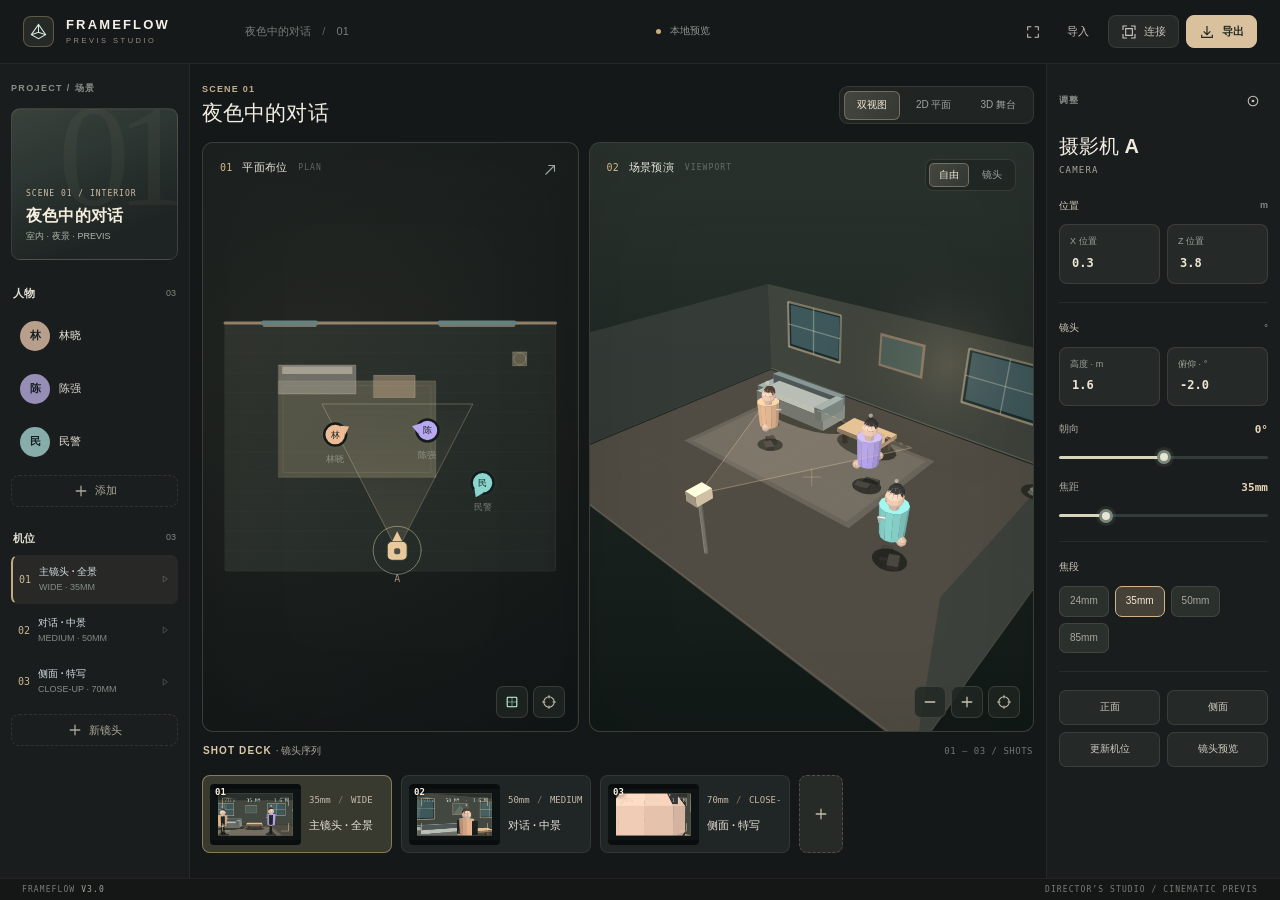
==== commit 3beab7c2: "FRAMEFLOW V3 cinematic stage editor: refined stage materials, shot previews, FMV tab alignment" ====
--- a/frameflow/index.html
+++ b/frameflow/index.html
@@ -3,7 +3,7 @@
 <head>
 <meta charset="utf-8"><meta name="viewport" content="width=device-width,initial-scale=1,viewport-fit=cover">
 <meta name="theme-color" content="#0b1017">
-<title>FRAMEFLOW / V2.1 — 导演预演工作台</title>
+<title>FRAMEFLOW 3 — 电影预演导演台</title>
 <style>
 :root{--bg:#090e15;--panel:#111922;--panel2:#151e28;--stroke:rgba(181,207,225,.115);--line:rgba(184,205,222,.08);--txt:#edf5f6;--muted:#8495a3;--dim:#536676;--mint:#bbf6de;--mint2:#8ee5c8;--violet:#b7a2f9;--amber:#efc98c;--red:#f5a6a9;--radius:20px;--ease:cubic-bezier(.2,.85,.22,1)}
 *{box-sizing:border-box}html,body{margin:0;min-height:100%;height:100%;overflow:hidden}body{font:13px/1.48 Inter,"SF Pro Display","PingFang SC","Microsoft YaHei",sans-serif;background:var(--bg);color:var(--txt);letter-spacing:.05px}button,input,select{font:inherit}button{cursor:pointer}button:disabled{opacity:.45;cursor:not-allowed}button:focus-visible,input:focus-visible{outline:2px solid var(--mint);outline-offset:2px}button{transition:background .2s,border-color .2s,transform .26s var(--ease),color .2s,box-shadow .3s}button:active{transform:scale(.957)}.app{height:100dvh;min-height:580px;display:flex;flex-direction:column;isolation:isolate;position:relative;overflow:hidden}.app:before{content:"";position:absolute;z-index:-1;top:-300px;left:28%;width:600px;height:510px;background:radial-gradient(ellipse,rgba(70,132,129,.09),transparent 70%);pointer-events:none}.topbar{height:72px;flex-shrink:0;display:flex;align-items:center;gap:20px;padding:0 27px;border-bottom:1px solid var(--line);background:rgba(11,16,24,.78);backdrop-filter:blur(26px);z-index:30}.logo{display:flex;align-items:center;gap:13px;min-width:246px}.mark{width:35px;height:35px;border:1px solid rgba(203,255,228,.34);border-radius:12px;background:linear-gradient(147deg,rgba(182,252,214,.17),rgba(149,180,250,.04));display:grid;place-items:center;box-shadow:inset 0 0 22px #ddfff40b,0 3px 25px #a7ffd808}.mark svg{width:21px}.brand{font-weight:750;font-size:17px;letter-spacing:1.4px;line-height:1.1}.brand small{font-weight:500;color:#8a9bac;letter-spacing:2.8px;font-size:8px;display:block;margin-top:5px}.crumb{color:#677888;white-space:nowrap}.crumb strong{color:#c5d1d6;font-weight:500}.top-center{display:flex;align-items:center;gap:10px;flex:1;justify-content:center}.top-notice{display:flex;align-items:center;gap:9px;padding:8px 13px;color:#abbac3;border:1px solid var(--line);border-radius:99px;background:rgba(255,255,255,.018);font-size:11px;white-space:nowrap}.live-dot{width:6px;height:6px;border-radius:50%;background:#edae84;box-shadow:0 0 0 4px rgba(233,176,116,.1)}.live-dot.ok{background:#a6eac8;box-shadow:0 0 0 4px #9ef7c111}.top-actions{display:flex;align-items:center;gap:9px;margin-left:auto}.btn{height:34px;padding:0 13px;border:1px solid rgba(190,218,228,.13);border-radius:11px;background:rgba(255,255,255,.025);color:#cfdbdf;display:inline-flex;justify-content:center;align-items:center;gap:7px;white-space:nowrap}.btn:hover{background:rgba(255,255,255,.068);border-color:rgba(182,217,223,.3)}.btn.main{border-color:rgba(194,255,223,.28);background:linear-gradient(140deg,#caf7e1,#a4dfd1);color:#122d2b;font-weight:700;box-shadow:0 5px 24px #91fcd216}.btn.main:hover{box-shadow:0 7px 28px #a8ffd52c}.btn.ghost{border:none;background:transparent}.btn.icon{width:34px;padding:0}.btn svg,.icon-mini{width:15px;height:15px;flex-shrink:0}.frame{flex:1;display:grid;grid-template-columns:248px minmax(0,1fr) 284px;min-height:0;overflow:hidden}.rail{background:linear-gradient(175deg,rgba(20,29,39,.68),rgba(14,21,30,.92));border-right:1px solid var(--line);min-height:0;display:flex;flex-direction:column;overflow:auto;scrollbar-width:thin;scrollbar-color:#253544 transparent}.rail.right{border-left:1px solid var(--line);border-right:0;background:linear-gradient(170deg,rgba(19,28,38,.82),rgba(12,20,29,.9))}.rail-inner{padding:25px 16px 18px}.eyebrow{color:#728895;letter-spacing:2.05px;font-size:10px;font-weight:700}.section-head{display:flex;justify-content:space-between;align-items:center;margin:20px 0 10px}.section-head h3{font-size:12px;font-weight:700;letter-spacing:.5px;margin:0}.tiny{font-size:10px;color:var(--dim);font-variant-numeric:tabular-nums}.scene-card{position:relative;overflow:hidden;background:linear-gradient(125deg,rgba(38,66,72,.5),rgba(37,43,62,.48));border:1px solid rgba(166,229,212,.17);border-radius:16px;padding:15px 14px 13px;margin-top:14px}.scene-card:after{content:"";position:absolute;width:140px;height:140px;right:-48px;top:-58px;border:1px solid #b6fada22;border-radius:50%;box-shadow:0 0 0 24px #b6fada08,0 0 0 55px #b6fada08;pointer-events:none}.scene-num{font:600 9px/1.2 monospace;color:#a9ebd6;letter-spacing:2px}.scene-name{font-weight:650;font-size:16px;margin:14px 0 4px;line-height:1.22}.scene-sub{font-size:10px;color:#9bacb4}.cast-list{display:flex;flex-direction:column;gap:6px}.cast-item{width:100%;border:1px solid transparent;padding:10px 9px;display:flex;gap:10px;align-items:center;background:transparent;border-radius:12px;text-align:left;color:var(--txt)}.cast-item:hover{background:rgba(244,255,251,.04)}.cast-item.selected{border-color:rgba(185,247,226,.18);background:linear-gradient(100deg,rgba(182,255,223,.095),rgba(156,200,245,.025));box-shadow:inset 0 1px rgba(224,255,242,.03)}.avatar{width:31px;height:31px;flex:0 0 31px;border-radius:11px;display:flex;align-items:center;justify-content:center;font-weight:750;font-size:12px;color:#13222b;box-shadow:inset 0 1px #ffffff38}.cast-meta{flex:1;min-width:0}.cast-name{font-size:12px;font-weight:630}.cast-pos{font-size:10px;color:#687f8d;margin-top:2px;font-variant-numeric:tabular-nums}.cast-item .arr{font-size:14px;color:#576977}.addline{width:100%;height:34px;border:1px dashed rgba(173,202,216,.17);border-radius:10px;background:transparent;color:#8fa9ae;margin-top:9px}.addline:hover{background:#9cdec40c;color:var(--mint);border-color:#a1e5c255}.shot-list{display:flex;flex-direction:column;gap:6px}.shot-item{display:flex;gap:10px;align-items:center;padding:10px 10px;border:1px solid transparent;border-radius:11px;color:#d4e0e5;background:transparent;width:100%;text-align:left}.shot-item.active{border-color:#b9e9dc24;background:rgba(181,250,228,.064)}.shot-n{font:650 11px monospace;color:#a6dccb;align-self:center}.shot-item strong{font-size:11px;font-weight:600;display:block}.shot-item small{font-size:10px;color:#6f8897;display:block;margin-top:2px}.shot-play{margin-left:auto;color:#a9d9c4;opacity:.7}.tip-card{padding:12px 13px;margin-top:25px;border-top:1px solid var(--line);color:#8aa0aa;font-size:11px;line-height:1.72}.tip-card span{display:inline-block;padding:3px 6px;border-radius:5px;border:1px solid #a9c9d21d;background:#ffffff08;color:#b6c3c8;font:10px monospace;margin:0 2px}.workspace{min-height:0;display:flex;flex-direction:column;min-width:0;padding:25px 25px 17px;gap:14px}.workspace-header{display:flex;align-items:flex-end;gap:15px;justify-content:space-between}.headline .sup{font-size:10px;letter-spacing:1.8px;color:#77a69f;font-weight:700}.headline h1{font-size:23px;letter-spacing:-.8px;font-weight:660;line-height:1.2;margin:6px 0 7px}.headline p{font-size:11px;color:#8598a4;margin:0}.mode-tabs{display:flex;align-items:center;gap:3px;padding:4px;border-radius:12px;background:#121d27;border:1px solid var(--line);flex-shrink:0}.mode-tab{border:0;background:transparent;color:#8a9eab;border-radius:9px;padding:7px 13px;font-size:11px}.mode-tab.active{background:linear-gradient(180deg,#283e43,#24353c);color:#d3fae8;box-shadow:0 1px 12px #080d1490,0 1px inset #ffffff13}.metrics{display:flex;gap:8px;min-height:60px}.metric{flex:1;display:flex;align-items:center;gap:12px;min-width:0;border:1px solid var(--line);border-radius:13px;background:linear-gradient(120deg,#1b28324a,#141e2840);padding:12px 14px}.metric .mi{width:31px;height:31px;display:grid;place-items:center;border:1px solid rgba(175,219,214,.12);border-radius:10px;color:#b3d9cd;background:#a2fadd08}.metric .mi svg{width:16px;height:16px}.metric small{display:block;color:#6e8492;font-size:10px;margin-bottom:1px}.metric strong{font-weight:650;font-size:14px;white-space:nowrap}.metrics .unit{color:#7f939c;font-size:10px;font-weight:400}.stage-layout{flex:1;min-height:240px;display:grid;grid-template-columns:1fr 1.08fr;gap:13px}.panel-view{min-height:0;min-width:0;position:relative;border:1px solid rgba(158,195,207,.16);border-radius:18px;overflow:hidden;background:#0e1720;box-shadow:0 16px 45px #02060b3a,inset 0 1px #fff1}.panel-view:after{content:"";pointer-events:none;position:absolute;inset:0;border-radius:inherit;box-shadow:inset 0 0 75px #02060d45}.panel-view canvas{display:block;width:100%;height:100%;touch-action:none}.stage-top{pointer-events:none;position:absolute;z-index:4;top:15px;left:17px;right:17px;display:flex;gap:8px;justify-content:space-between;align-items:flex-start}.stage-title{font-weight:650;font-size:11px;display:flex;gap:7px;align-items:center;color:#e0efee}.stage-title .dot{width:6px;height:6px;background:#92edc8;border-radius:100%;box-shadow:0 0 14px #95f9b878}.stage-sub{font:9px monospace;color:#748c99;letter-spacing:1px;margin-top:4px}.stage-tag{color:#acc6c8;font:9px monospace;border:1px solid #b4e3d52b;padding:5px 8px;border-radius:7px;background:#111e26ab}.canvas-float{position:absolute;z-index:5;bottom:15px;right:15px;display:flex;gap:6px}.floatbtn{border:1px solid #bcdae329;border-radius:9px;color:#c1d7da;background:#15212bbd;backdrop-filter:blur(15px);width:30px;height:30px;display:grid;place-items:center;font-size:16px;line-height:1}.floatbtn:hover{background:#2b4144;color:white}.canvas-left-note{pointer-events:none;position:absolute;z-index:4;bottom:15px;left:15px;color:#6e8d9a;font:9px monospace;letter-spacing:.3px}.cam-mode{display:flex;gap:6px}.view-switch{pointer-events:auto;display:flex;gap:3px;padding:3px;border-radius:8px;background:#0a121abf;border:1px solid #d4f9e122}.view-switch button{border:0;background:transparent;padding:5px 7px;color:#829ba4;font:10px sans-serif;border-radius:6px}.view-switch button.active{background:#a6ddcc24;color:#c5fbe2}.timeline{height:116px;min-height:116px;display:flex;flex-direction:column;gap:10px}.tl-head{display:flex;justify-content:space-between;align-items:center}.tl-head strong{font-size:11px;font-weight:680}.tl-head small{font:10px monospace;color:#6b8291}.timeline-track{display:flex;gap:9px;overflow-x:auto;scrollbar-width:thin;scrollbar-color:#33404b transparent;padding-bottom:5px}.tl-card{flex:0 0 175px;height:76px;display:flex;align-items:stretch;gap:10px;border-radius:12px;padding:9px;cursor:pointer;background:#15222b;border:1px solid #a4c7c71c;color:#d9e9e6;text-align:left}.tl-card.active{border-color:#b1efd76b;background:linear-gradient(130deg,#233b39,#1c2b32);box-shadow:inset 0 0 0 1px #c6ffe409}.tl-thumb{width:62px;flex:0 0 62px;border-radius:8px;background:radial-gradient(circle at 48% 27%,#a4f5d044,transparent 30%),linear-gradient(150deg,#1d4b4b,#172c40);position:relative;overflow:hidden;display:flex;align-items:center;justify-content:center}.tl-thumb:before{content:"";position:absolute;width:70px;height:24px;left:-7px;bottom:5px;transform:skewY(-16deg);border-top:1px solid #c9ffe65c;box-shadow:0 -12px 0 -11px #b3ffdb88,0 -24px 0 -23px #b3ffdb55}.tl-thumb svg{position:relative;z-index:1;width:22px;color:#d6fff0;opacity:.86}.tl-copy{display:flex;flex-direction:column;justify-content:center;overflow:hidden}.tl-copy small{font:9px monospace;color:#8dbaa9}.tl-copy strong{font-size:11px;margin:4px 0;white-space:nowrap;overflow:hidden;text-overflow:ellipsis}.tl-copy em{font:normal 9px monospace;color:#778f97}.tl-add{flex:0 0 54px;height:76px;border:1px dashed #9fcfc633;border-radius:12px;background:#171e2744;color:#9dc6bc;font-size:21px}.tl-add:hover{background:#afdac014}.right .rail-inner{padding:25px 19px}.inspector-top{display:flex;justify-content:space-between;align-items:center}.inspector-title{margin:8px 0 5px;font-size:20px;font-weight:670;letter-spacing:-.4px}.inspector-sub{font:10px monospace;color:#76919e;margin-bottom:23px}.prop-group{border-top:1px solid #b4c9d011;padding-top:19px;margin-top:19px}.prop-header{display:flex;align-items:center;justify-content:space-between;color:#bccbd0;font-weight:650;font-size:11px;margin-bottom:12px}.prop-label{font-size:10px;color:#899ca8;margin-bottom:7px;display:flex;justify-content:space-between;align-items:center}.prop-label b{color:#d8e8e8;font:600 10px monospace}.field-row{display:grid;grid-template-columns:1fr 1fr;gap:8px}.field{padding:10px 11px;border:1px solid #beced320;border-radius:10px;background:#0d1720;min-width:0}.field label{display:block;color:#748e99;font-size:9px;margin-bottom:4px}.field input{font:600 13px monospace;color:#dceeea;background:transparent;border:0;outline:0;width:100%;height:20px}.field:focus-within{border-color:#a9e5d65c}.slider-row{margin:16px 0 4px}.range{width:100%;appearance:none;-webkit-appearance:none;height:4px;border:0;border-radius:99px;outline:none;background:linear-gradient(90deg,#a5e8d0 0 var(--pct,45%),#293845 var(--pct,45%) 100%);cursor:pointer;margin:8px 0 4px}.range::-webkit-slider-thumb{appearance:none;width:13px;height:13px;border-radius:50%;background:#d7ffeb;border:3px solid #638e85;box-shadow:0 0 0 3px #a6fad112}.range::-moz-range-thumb{width:8px;height:8px;border-radius:50%;background:#d7ffeb;border:3px solid #638e85}.compact-grid{display:grid;grid-template-columns:repeat(2,1fr);gap:8px}.compact-btn{padding:9px;border:1px solid #b1cbd21c;border-radius:10px;color:#b6d0d2;background:#13202a;text-align:center;font-size:10px}.compact-btn:hover,.compact-btn.on{background:#b9e8d017;color:#cffde8;border-color:#aff7d154}.pill-row{display:flex;gap:6px;flex-wrap:wrap}.pill{border-radius:20px;padding:7px 9px;border:1px solid #b5d4cd26;color:#9fb3b9;background:#14212a;font-size:10px}.pill.on{background:#b4efdb20;border-color:#b9efd76b;color:#d4ffeb}.status-card{padding:13px;border-radius:13px;background:linear-gradient(150deg,#17342f66,#17232b66);border:1px solid #bbefd121;margin-top:22px;display:flex;gap:10px;color:#b6d5cb}.status-card svg{width:15px;height:15px;flex-shrink:0;margin-top:2px}.status-card strong{font-size:11px;color:#c5f3d8}.status-card p{font-size:10px;color:#83a49b;margin:3px 0 0;line-height:1.5}.del-btn{color:#eeb0b0;border-color:#de9da824}.bottom{height:30px;display:flex;align-items:center;justify-content:space-between;padding:0 26px;flex-shrink:0;border-top:1px solid #aacbc10e;color:#5c7583;font:9px monospace;letter-spacing:.5px}.bottom strong{font-weight:500;color:#94b7ac}.toast{position:fixed;left:50%;bottom:48px;transform:translate(-50%,20px) scale(.97);opacity:0;pointer-events:none;z-index:100;padding:12px 16px;border-radius:12px;border:1px solid #c0ffe351;background:#1c3937e8;box-shadow:0 12px 40px #0008;backdrop-filter:blur(20px);color:#e2ffee;font-size:12px;transition:.3s var(--ease)}.toast.show{transform:translate(-50%,0) scale(1);opacity:1}.kbd{border:1px solid #d8f0e330;border-radius:5px;padding:2px 5px;background:#ffffff0a;font:9px monospace}#importFile{display:none}.help{font-size:10px;color:#78929e;line-height:1.65;margin-top:12px}.light-sweep{position:relative;overflow:hidden}.light-sweep:before{content:"";position:absolute;inset:-150%;background:linear-gradient(90deg,transparent 45%,#ffffff18 51%,transparent 55%);transform:translateX(-110%) rotate(16deg);pointer-events:none}.light-sweep:hover:before{animation:sweep .75s ease}@keyframes sweep{to{transform:translateX(110%) rotate(16deg)}}@keyframes jelly-in{0%{transform:scale(.965,.975)}45%{transform:scale(1.025,.99)}75%{transform:scale(.996,1.012)}100%{transform:scale(1)}}.mode-tab.active,.shot-item.active,.cast-item.selected,.tl-card.active{animation:jelly-in .34s var(--ease)}
@@ -106,6 +106,147 @@
  .app button:not(:disabled):active {transform:none!important;}
 }
 
+
+/* FRAMEFLOW STUDIO V3 — Editorial Cinematography UI
+   References: ShotPro camera blocking; Cine Tracer set-view / monitor division;
+   FMV GLASS-GEL-001 shared thumb + FMV-WEB-FOCUS-001 zero residual rectangle. */
+:root{
+ --bg:#131616;--panel:#1b1e1e;--panel2:#222726;--stroke:rgba(225,220,208,.11);
+ --line:rgba(231,220,202,.075);--txt:#eeeae0;--muted:#a29f96;--dim:#7c817b;
+ --mint:#d5bd95;--mint2:#bfa783;--violet:#b4a5b6;--amber:#d9b581;
+ --ease:cubic-bezier(.19,.87,.25,1);--radius:12px;
+}
+html,body{background:#101313;color-scheme:dark}
+body{font-family:Inter,"SF Pro Display","PingFang SC","Microsoft YaHei",sans-serif;font-size:12px;letter-spacing:.04px}
+.app{background:#151818;min-height:590px}
+.app:before{display:none}
+.topbar{height:64px;padding:0 23px;background:#161919;backdrop-filter:none;border-bottom:1px solid #d2c6ab15;gap:16px}
+.logo{gap:12px;min-width:206px}
+.mark{width:31px;height:31px;border-radius:8px;border:1px solid #d3b78b55;background:#252a27;box-shadow:none}
+.mark svg{width:19px;filter:saturate(.35)}
+.brand{font-size:13px;letter-spacing:2.15px;font-weight:680;color:#f4f0e7}
+.brand small{font-size:7.5px;letter-spacing:2.5px;margin-top:4px;color:#958e82}
+.crumb{font-size:11px;color:#777d78}.crumb strong{color:#aaa99f}
+.top-notice{padding:5px 8px;border:0;background:transparent;color:#8f968f;font-size:10px}
+.live-dot{width:5px;height:5px;background:#cfae7c;box-shadow:none}.live-dot.ok{background:#a2c6ad;box-shadow:none}
+.top-actions{gap:7px}
+.btn{height:33px;border:1px solid #d8cfbd1b;border-radius:8px;background:#252a28;color:#c4c4b9;font-size:11px;padding:0 12px}
+.btn:hover{background:#323835;border-color:#d6c8ab32}
+.btn.main{background:#d8c19c;color:#252824;border-color:#d8c19c;box-shadow:none!important;font-weight:650}
+.btn.main:hover{background:#edcf9f;color:#1c2220}
+.btn.ghost{background:transparent}
+.frame{grid-template-columns:211px minmax(0,1fr) 262px;background:#151818}
+.rail{background:#1a1d1d;border-color:#d8cbb711}
+.rail.right{background:#1a1d1d;border-color:#d8cbb711}
+.rail-inner{padding:20px 14px 20px}
+.eyebrow{color:#888e88;font-size:9px;letter-spacing:1.35px;font-weight:650}
+.scene-card{margin-top:13px;height:152px;border-radius:9px;border:1px solid #c9bca429;padding:16px 14px;background:linear-gradient(158deg,#39413a 0%,#2d3733 32%,#1e2423 78%);display:flex;flex-direction:column;justify-content:flex-end}
+.scene-card:before{content:"01";position:absolute;top:-24px;right:3px;font-size:144px;line-height:1;letter-spacing:-14px;font-weight:300;color:#cbbca10f;font-family:Georgia,serif;pointer-events:none}
+.scene-card:after{width:150px;height:150px;left:-35px;top:-85px;right:auto;border-radius:50%;border:0;background:radial-gradient(ellipse,#ded5b012,transparent 66%);box-shadow:none}
+.scene-num{font-family:monospace;letter-spacing:1px;font-size:8px;color:#ccbda3;margin-bottom:8px}
+.scene-name{font-size:16px;margin:0 0 4px;font-weight:630;color:#f4eddd;letter-spacing:.2px}
+.scene-sub{font-size:9px;color:#aeb5a8}
+.section-head{margin:25px 2px 9px}
+.section-head h3{font-size:11px;color:#e2e0d5;font-weight:610}
+.tiny{color:#828981;font-size:9px}
+.cast-list{gap:3px}
+.cast-item{padding:9px 8px;gap:9px;border-radius:8px;min-height:47px}
+.cast-item:hover{background:#d9c3a60a}
+.cast-item.selected{background:#e4d4b118;border-color:transparent;border-left:2px solid #c9ae83;box-shadow:none!important}
+.avatar{border-radius:50%;width:30px;height:30px;flex-basis:30px;box-shadow:none;filter:saturate(.63) brightness(.91);font-size:11px}
+.cast-name{font-size:11px;font-weight:560;color:#e5e1d6}
+.cast-pos{font-size:9px}
+.addline{border:1px dashed #cfc8ae20;border-radius:8px;height:32px;margin-top:8px;color:#a9a89a;font-size:11px}
+.addline:hover{background:#d7cbaa0d;color:#eee1c4;border-color:#d7cbaa3f}
+.shot-item{gap:8px;padding:9px 6px;border-radius:7px}
+.shot-item strong{font-size:10px;font-weight:550}
+.shot-item small{font-size:9px;color:#858e86}
+.shot-n{color:#cdb58f}
+.shot-item.active{background:#d5c7a313;border-color:transparent;border-left:2px solid #c3aa82}
+.workspace{padding:18px 18px 14px;gap:12px;background:#151818}
+.workspace-header{min-height:50px;align-items:center}
+.headline .sup{font-size:9px;letter-spacing:1.2px;color:#c2ae8c}
+.headline h1{font-size:21px;margin:4px 0 2px;font-weight:580;letter-spacing:.1px;color:#f3eee3}
+.headline p{color:#888d88;font-size:10px}
+.mode-tabs{border:1px solid #c6bfa322;background:#202523;padding:4px;border-radius:9px}
+.mode-tab{padding:7px 13px;color:#a3aaa4;font-size:10px;border-radius:6px}
+.fmv-segmented .fmv-tab-thumb{border-radius:6px;border:1px solid #d1bea061;background:linear-gradient(120deg,#9f99844b,#a1a28b29);backdrop-filter:blur(4px);box-shadow:none!important}
+@keyframes fmv-gel-bounce{0%,100%{border-radius:6px;filter:blur(0)}32%{border-radius:9px 4px 10px 5px;filter:blur(.36px)}70%{border-radius:5px 10px 4px 9px;filter:none}}
+.mode-tabs .mode-tab.active,.view-switch button.active{color:#f5ead6;transform:translateY(-.4px) scale(1)}
+.metrics{display:none!important}
+.stage-layout{grid-template-columns:.9fr 1.16fr;gap:10px;min-height:300px}
+.panel-view{border:1px solid #d8c6a224;border-radius:11px;box-shadow:none;background:#202725}
+.panel-view:after{box-shadow:inset 0 0 95px #060c0a1c;border-radius:11px}
+.stage-top{top:16px;left:17px;right:17px}
+.stage-title{font-size:11px;font-weight:590;letter-spacing:.2px;color:#e6e5d9;gap:8px}
+.stage-title .dot{display:none}
+.stage-prefix{font:10px monospace;color:#d5b58b;margin-right:2px}
+.stage-number{font:8px monospace;letter-spacing:1.1px;color:#a7aaa180;margin-left:3px}
+.stage-sub{font-size:8px}
+.stage-tag{border:0;background:transparent;color:#9ca59e;padding:2px}
+.view-switch{border:1px solid #e3d7b11e;background:#202523cd;border-radius:8px;padding:3px;min-height:32px}
+.view-switch button{font-size:10px;border-radius:5px;padding:5px 10px}
+.view-switch .fmv-tab-thumb{border-radius:5px}
+.canvas-float{bottom:13px;right:13px;gap:5px}
+.floatbtn{border-radius:7px;width:32px;height:32px;border-color:#d5c9b527;background:#202723c9;color:#c9c5b2}
+.floatbtn:hover{background:#333b35;border-color:#d4bb9559}
+.canvas-left-note{color:#b7b2a075;font-size:9px}
+.timeline{height:118px;min-height:118px;max-height:118px;overflow:hidden;background:transparent;padding:0}
+.tl-head{display:flex;align-items:center;margin-bottom:9px;padding:0 1px}
+.tl-head strong{font:650 10px/1.3 Inter,sans-serif;color:#dbc8a8;letter-spacing:1.1px}
+.timeline-local{font-size:10px;letter-spacing:0;color:#aaa89d;font-weight:500}
+.tl-head small{font:9px monospace;color:#6f7771;letter-spacing:.5px}
+.timeline-track{display:flex;align-items:stretch;gap:9px;overflow-x:auto;padding-bottom:7px;scrollbar-width:thin}
+.tl-card{position:relative;min-width:211px!important;max-width:232px;flex:0 0 211px!important;height:78px;display:flex;align-items:center;gap:8px;padding:7px!important;border-radius:8px!important;border:1px solid #c9bcac1d!important;background:#202525!important;box-shadow:none!important;overflow:hidden}
+.tl-card:hover{background:#2a302d!important;border-color:#c7b18d50!important}
+.tl-card.active{border:1px solid #d7b78784!important;background:#38392f!important}
+.tl-thumb{position:relative;overflow:hidden;flex:0 0 91px;width:91px;height:61px;border-radius:4px;background:#303b38;display:block}
+.tl-preview{width:100%;height:100%;object-fit:cover;display:block}
+.film-count{position:absolute;top:3px;left:5px;font:700 9px monospace;color:#fff4e1;text-shadow:0 1px 5px #000}
+.tl-copy{flex:1;min-width:0;text-align:left;display:flex;flex-direction:column;gap:6px}
+.tl-copy small{font:9px monospace;letter-spacing:0;color:#c6bba7;white-space:nowrap}
+.shot-dot{color:#867967;margin:0 2px}
+.tl-copy strong{font-size:11px;color:#e8e2d6;font-weight:580;line-height:1.35;white-space:normal;max-height:31px;overflow:hidden}
+.tl-add{height:78px;min-width:44px;border-radius:8px;background:#262b28;border:1px dashed #beb09448;color:#c4bca7}
+.tl-add:hover{background:#333933}
+.inspector-top{margin-bottom:15px}
+.inspector-title{font-size:20px;font-weight:570;color:#f0eade;letter-spacing:0}
+.inspector-sub{font-size:9px;letter-spacing:1.2px;color:#a7a59b}
+.prop-group{border-color:#d1c5ad14;padding-top:18px;margin-top:18px}
+.prop-header{font-size:10px;color:#d1caba;font-weight:560}
+.prop-label{font-size:10px;color:#aeb0a6}
+.prop-label b{font:600 11px monospace;color:#e6d5b6}
+.field{border:1px solid #d4c7aa21;border-radius:8px;background:#252a28}
+.field:focus-within{border-color:#dbc49a5e;box-shadow:none!important}
+.field label{font-size:9px;color:#9da399}
+.field input{color:#eee5d5;font-size:12px;font-weight:580}
+.range{accent-color:#d9bd91}
+.pill{background:#2a302c;border:1px solid #d7cbb322;border-radius:7px;color:#aaa89d}
+.pill.on{background:#c5ad8940;border-color:#d2b48c;color:#f5e7d3}
+.compact-btn{border:1px solid #d1c5ad21;background:#252a28;border-radius:7px;color:#cfcdc0;font-size:10px}
+.compact-btn:hover{background:#323833}
+.rotation-dial{background:radial-gradient(circle,#323a33 0%,#232925 64%,#222722 100%);border:1px solid #d9c9a748;box-shadow:none!important}
+.dial-direction{background:#d4b88f}
+.dial-center{background:#222a25;border-color:#dbcaad4c}
+.dial-center b{color:#f1e0c5}
+.bottom{height:22px;min-height:22px;background:#141716;border-color:#dcc8ad10;padding:0 22px;color:#777e76;font:8px monospace;letter-spacing:1.1px}
+/* desktop cinema-focus layout: main canvases expand, all state stays mounted */
+.app.focus-mode .frame{grid-template-columns:0 minmax(0,1fr) 0}
+.app.focus-mode .rail{opacity:0;pointer-events:none;overflow:hidden;visibility:hidden}
+.app.focus-mode .workspace{padding-left:24px;padding-right:24px}
+.app.focus-mode .panel-view{border-color:#d3c3a43d}
+.frame{transition:grid-template-columns 250ms cubic-bezier(.2,.86,.24,1)}
+.rail{transition:opacity 190ms ease}
+@media(max-width:700px){#focusBtn{display:none!important}.app.focus-mode .frame{display:flex}.app.focus-mode .rail{opacity:1;visibility:visible;pointer-events:auto}.app.focus-mode .workspace{padding-left:12px;padding-right:12px}}
+/* input modality: no square shadow box, preserve accessible flat keyboard focus */
+.app button:focus-visible{outline:none!important;text-decoration:underline;text-decoration-thickness:1px;text-underline-offset:4px;text-decoration-color:#e4c48b}
+.app .cast-item.selected,.app .shot-item.active,.app .tl-card.active{animation:none;box-shadow:none!important}
+@media(max-width:1450px) and (min-width:921px){.frame{grid-template-columns:190px minmax(0,1fr) 234px}.workspace{padding:16px 12px}.rail-inner{padding:18px 11px}.stage-layout{grid-template-columns:.93fr 1.1fr}.tl-card{min-width:190px!important;flex-basis:190px!important}}
+@media(max-width:1100px) and (min-width:701px){.frame{grid-template-columns:158px minmax(0,1fr) 201px}.rail-inner{padding:14px 9px}.workspace{padding:13px 10px}.tl-card{min-width:174px!important;flex-basis:174px!important}.tl-thumb{width:72px;flex-basis:72px}.inspector-title{font-size:16px}}
+@media(max-width:920px) and (min-width:701px){.frame{grid-template-columns:150px minmax(0,1fr)}.rail.right{display:none}}
+@media(max-width:700px){html,body{background:#151818}.app{min-height:100dvh;height:auto;overflow:visible}.topbar{height:54px;padding:0 13px}.logo{min-width:0}.mark{width:27px;height:27px}.brand{font-size:11px;letter-spacing:1.6px}.brand small{display:none}.workspace{order:1;padding:18px 12px;gap:12px}.workspace-header{min-height:40px}.headline h1{font-size:17px}.headline .sup{display:none}.headline p{font-size:9px}.mode-tabs{padding:3px}.mode-tab{padding:6px 8px}.stage-layout{grid-template-columns:1fr;grid-template-rows:350px 390px;gap:10px}.stage-layout.only-2d,.stage-layout.only-3d{grid-template-rows:450px}.panel-view{border-radius:10px}.timeline{height:113px;min-height:113px;max-height:113px}.tl-card{min-width:199px!important;flex-basis:199px!important}.rail{order:2;background:#1a1d1d}.rail.right{order:3;display:block}.rail-inner,.right .rail-inner{padding:18px 14px}.scene-card{height:110px;max-width:none}.section-head{margin:18px 0 10px}.cast-item{padding:8px}.bottom{font-size:8px}}
+@media(max-width:410px){.workspace{padding:12px 9px}.stage-layout{grid-template-rows:305px 333px;gap:9px}.stage-layout.only-2d,.stage-layout.only-3d{grid-template-rows:403px}.headline h1{font-size:15px}.stage-title{font-size:10px}.view-switch button{padding:5px 8px}.tl-card{min-width:185px!important;flex-basis:185px!important}.tl-thumb{flex-basis:81px;width:81px}}
+@media(prefers-reduced-motion:reduce){.tl-card,.fmv-segmented .fmv-tab-thumb{transition:none!important;animation:none!important}}
 </style>
 </head>
 <body>
@@ -114,12 +255,12 @@
   <div class="logo"><div class="mark"><svg viewBox="0 0 24 24" fill="none" stroke="#c6ffe5" stroke-width="1.3"><path d="m3 16 9-13 9 13-9 5z"/><path d="m3 16 9-3 9 3M12 13V3"/></svg></div><div class="brand">FRAMEFLOW<small>PREVIS STUDIO</small></div></div>
   <div class="crumb">夜色中的对话 <span class="crumb-slash">/</span> 01</div>
   <div class="top-center"><div class="top-notice"><span class="live-dot" id="statusDot"></span><span id="saveStatus">本地演示 · 浏览器自动保存</span></div></div>
-  <div class="top-actions"><button class="btn ghost" id="importBtn">导入</button><button class="btn" id="agentBtn"><svg viewBox="0 0 24 24" fill="none" stroke="currentColor" stroke-width="1.7"><path d="M7 7h10v10H7zM3 9V3h6M15 3h6v6M21 15v6h-6M9 21H3v-6"/></svg> 连接</button><button class="btn main light-sweep" id="exportBtn"><svg viewBox="0 0 24 24" fill="none" stroke="currentColor" stroke-width="1.8"><path d="M12 3v13m-5-5 5 5 5-5M4 16v4h16v-4"/></svg> 导出</button></div>
+  <div class="top-actions"><button class="btn icon ghost" id="focusBtn" title="专注视图 (F)" aria-label="切换专注视图"><svg viewBox="0 0 24 24" fill="none" stroke="currentColor" stroke-width="1.6" stroke-linecap="round" stroke-linejoin="round"><path d="M4 9V4h5m6 0h5v5M20 15v5h-5M9 20H4v-5"/></svg></button><button class="btn ghost" id="importBtn">导入</button><button class="btn" id="agentBtn"><svg viewBox="0 0 24 24" fill="none" stroke="currentColor" stroke-width="1.7"><path d="M7 7h10v10H7zM3 9V3h6M15 3h6v6M21 15v6h-6M9 21H3v-6"/></svg> 连接</button><button class="btn main light-sweep" id="exportBtn"><svg viewBox="0 0 24 24" fill="none" stroke="currentColor" stroke-width="1.8"><path d="M12 3v13m-5-5 5 5 5-5M4 16v4h16v-4"/></svg> 导出</button></div>
  </header>
  <div class="frame">
   <aside class="rail"><div class="rail-inner">
-    <div class="eyebrow">场景</div>
-    <div class="scene-card"><div class="scene-num">01 / INT</div><div class="scene-name">夜色中的对话</div><div class="scene-sub">室内 · 夜</div></div>
+    <div class="eyebrow">PROJECT / 场景</div>
+    <div class="scene-card"><div class="scene-num">SCENE 01  /  INTERIOR</div><div class="scene-name">夜色中的对话</div><div class="scene-sub">室内  ·  夜景  ·  PREVIS</div></div>
     <div class="section-head"><h3>人物</h3><span class="tiny" id="actorCount">03</span></div>
     <div id="actorList" class="cast-list"></div><button class="addline" id="addActor"><svg viewBox="0 0 20 20" fill="none" aria-hidden="true"><path d="M10 4v12M4 10h12" stroke="currentColor" stroke-width="1.6" stroke-linecap="round"/></svg> 添加</button>
     <div class="section-head" style="margin-top:23px"><h3>机位</h3><span class="tiny" id="shotCount">03</span></div>
@@ -127,17 +268,17 @@
     
   </div></aside>
   <main class="workspace">
-   <div class="workspace-header"><div class="headline"><div class="sup">SCENE 01</div><h1>空间调度 <span class="headline-sub">/ 夜色中的对话</span></h1></div><div class="mode-tabs fmv-segmented" role="group" aria-label="布局切换"><span class="fmv-tab-thumb" aria-hidden="true"></span><button class="mode-tab active" data-layout="both">双视图</button><button class="mode-tab" data-layout="2d">2D 平面</button><button class="mode-tab" data-layout="3d">3D 舞台</button></div></div>
+   <div class="workspace-header"><div class="headline"><div class="sup">SCENE 01</div><h1>夜色中的对话</h1></div><div class="mode-tabs fmv-segmented" role="group" aria-label="布局切换"><span class="fmv-tab-thumb" aria-hidden="true"></span><button class="mode-tab active" data-layout="both">双视图</button><button class="mode-tab" data-layout="2d">2D 平面</button><button class="mode-tab" data-layout="3d">3D 舞台</button></div></div>
    <div class="metrics"><div class="metric"><div class="mi"><svg viewBox="0 0 24 24" stroke="currentColor" fill="none" stroke-width="1.5"><circle cx="12" cy="12" r="8"/><circle cx="12" cy="12" r="3"/></svg></div><div><small>当前镜头</small><strong id="metricShot">01 <span class="unit">/ 03</span></strong></div></div><div class="metric"><div class="mi"><svg viewBox="0 0 24 24" stroke="currentColor" fill="none" stroke-width="1.5"><path d="M3 4v16m18-16v16M7 8l10 8M7 16l10-8"/></svg></div><div><small>镜头焦距</small><strong id="metricLens">35 <span class="unit">mm</span></strong></div></div><div class="metric"><div class="mi"><svg viewBox="0 0 24 24" stroke="currentColor" fill="none" stroke-width="1.5"><path d="m12 2 8 5v10l-8 5-8-5V7zM4 7l8 5 8-5m-8 5v10"/></svg></div><div><small>场景规模</small><strong id="metricSize">12 × 9 <span class="unit">m</span></strong></div></div><div class="metric"><div class="mi"><svg viewBox="0 0 24 24" stroke="currentColor" fill="none" stroke-width="1.5"><path d="m4 12 4 4 12-12M4 21h16"/></svg></div><div><small>数据版本</small><strong id="metricRev">r000 <span class="unit">LIVE</span></strong></div></div></div>
    <div class="stage-layout" id="stageLayout">
-    <div class="panel-view" id="panel2d"><canvas id="topCanvas" aria-label="二维俯视图，拖拽人物和摄像机修改位置"></canvas><div class="stage-top"><div><div class="stage-title">平面 <span class="stage-number">02D</span></div><div class="stage-sub"></div></div><div class="stage-tag"><svg viewBox="0 0 20 20" fill="none" stroke="currentColor" stroke-width="1.2" aria-hidden="true"><path d="m5 15 10-10M8 5h7v7"/></svg></div></div><div class="canvas-float"><button class="floatbtn" id="snapBtn" title="切换网格吸附"><svg viewBox="0 0 20 20" fill="none" aria-hidden="true"><rect x="4" y="4" width="12" height="12" rx="1" stroke="currentColor" stroke-width="1.35"/><path d="M10 4v12M4 10h12" stroke="currentColor" stroke-width=".8" opacity=".75"/></svg></button><button class="floatbtn" id="reset2d" title="重置平面视图"><svg viewBox="0 0 20 20" fill="none" aria-hidden="true"><circle cx="10" cy="10" r="6.5" stroke="currentColor" stroke-width="1.3"/><path d="M10 1.5v4m0 9v4M1.5 10h4m9 0h4" stroke="currentColor" stroke-width="1.2"/></svg></button></div><div class="canvas-left-note" id="mapHint"></div><div class="actor-quick" id="actorQuick" hidden><span class="quick-name" id="quickName">人物</span><button id="quickFaceCam" title="面向摄影机">面向机位</button><button id="quickFaceActor" title="面向最近的人">面对人物</button><span class="quick-yaw" id="quickYaw">0°</span></div></div>
-    <div class="panel-view" id="panel3d"><canvas id="viewCanvas" aria-label="三维预演视图"></canvas><div class="stage-top"><div><div class="stage-title">空间 <span class="stage-number">03D</span></div><div class="stage-sub" id="viewHint"></div></div><div class="view-switch fmv-segmented" role="group" aria-label="取景模式"><span class="fmv-tab-thumb" aria-hidden="true"></span><button class="active" data-view="orbit">自由</button><button data-view="shot">镜头</button></div></div><div class="canvas-float"><button class="floatbtn" id="zoomOut" title="远离场景"><svg viewBox="0 0 20 20" fill="none" aria-hidden="true"><path d="M4 10h12" stroke="currentColor" stroke-width="1.6" stroke-linecap="round"/></svg></button><button class="floatbtn" id="zoomIn" title="靠近场景"><svg viewBox="0 0 20 20" fill="none" aria-hidden="true"><path d="M10 4v12M4 10h12" stroke="currentColor" stroke-width="1.6" stroke-linecap="round"/></svg></button><button class="floatbtn" id="resetView" title="重置三维观察角度"><svg viewBox="0 0 20 20" fill="none" aria-hidden="true"><circle cx="10" cy="10" r="6.5" stroke="currentColor" stroke-width="1.3"/><path d="M10 1.5v4m0 9v4M1.5 10h4m9 0h4" stroke="currentColor" stroke-width="1.2"/></svg></button></div><div class="canvas-left-note" id="viewFoot"></div></div>
+    <div class="panel-view" id="panel2d"><canvas id="topCanvas" aria-label="二维俯视图，拖拽人物和摄像机修改位置"></canvas><div class="stage-top"><div><div class="stage-title"><span class="stage-prefix">01</span> 平面布位 <span class="stage-number">PLAN</span></div><div class="stage-sub"></div></div><div class="stage-tag"><svg viewBox="0 0 20 20" fill="none" stroke="currentColor" stroke-width="1.2" aria-hidden="true"><path d="m5 15 10-10M8 5h7v7"/></svg></div></div><div class="canvas-float"><button class="floatbtn" id="snapBtn" title="切换网格吸附"><svg viewBox="0 0 20 20" fill="none" aria-hidden="true"><rect x="4" y="4" width="12" height="12" rx="1" stroke="currentColor" stroke-width="1.35"/><path d="M10 4v12M4 10h12" stroke="currentColor" stroke-width=".8" opacity=".75"/></svg></button><button class="floatbtn" id="reset2d" title="重置平面视图"><svg viewBox="0 0 20 20" fill="none" aria-hidden="true"><circle cx="10" cy="10" r="6.5" stroke="currentColor" stroke-width="1.3"/><path d="M10 1.5v4m0 9v4M1.5 10h4m9 0h4" stroke="currentColor" stroke-width="1.2"/></svg></button></div><div class="canvas-left-note" id="mapHint"></div><div class="actor-quick" id="actorQuick" hidden><span class="quick-name" id="quickName">人物</span><button id="quickFaceCam" title="面向摄影机">面向机位</button><button id="quickFaceActor" title="面向最近的人">面对人物</button><span class="quick-yaw" id="quickYaw">0°</span></div></div>
+    <div class="panel-view" id="panel3d"><canvas id="viewCanvas" aria-label="三维预演视图"></canvas><div class="stage-top"><div><div class="stage-title"><span class="stage-prefix">02</span> 场景预演 <span class="stage-number">VIEWPORT</span></div><div class="stage-sub" id="viewHint"></div></div><div class="view-switch fmv-segmented" role="group" aria-label="取景模式"><span class="fmv-tab-thumb" aria-hidden="true"></span><button class="active" data-view="orbit">自由</button><button data-view="shot">镜头</button></div></div><div class="canvas-float"><button class="floatbtn" id="zoomOut" title="远离场景"><svg viewBox="0 0 20 20" fill="none" aria-hidden="true"><path d="M4 10h12" stroke="currentColor" stroke-width="1.6" stroke-linecap="round"/></svg></button><button class="floatbtn" id="zoomIn" title="靠近场景"><svg viewBox="0 0 20 20" fill="none" aria-hidden="true"><path d="M10 4v12M4 10h12" stroke="currentColor" stroke-width="1.6" stroke-linecap="round"/></svg></button><button class="floatbtn" id="resetView" title="重置三维观察角度"><svg viewBox="0 0 20 20" fill="none" aria-hidden="true"><circle cx="10" cy="10" r="6.5" stroke="currentColor" stroke-width="1.3"/><path d="M10 1.5v4m0 9v4M1.5 10h4m9 0h4" stroke="currentColor" stroke-width="1.2"/></svg></button></div><div class="canvas-left-note" id="viewFoot"></div></div>
    </div>
-   <div class="timeline"><div class="tl-head"><strong>镜头</strong><small id="stripInfo">SHOT SEQUENCE</small></div><div class="timeline-track" id="timelineTrack"></div></div>
+   <div class="timeline"><div class="tl-head"><strong>SHOT DECK <span class="timeline-local">· 镜头序列</span></strong><small id="stripInfo">01 — 03  /  SHOTS</small></div><div class="timeline-track" id="timelineTrack"></div></div>
   </main>
   <aside class="rail right"><div class="rail-inner"><div class="inspector-top"><div class="eyebrow">调整</div><button class="btn icon ghost" id="resetSelection" title="选中摄影机"><svg viewBox="0 0 20 20" fill="none" aria-hidden="true"><circle cx="10" cy="10" r="6" stroke="currentColor" stroke-width="1.3"/><circle cx="10" cy="10" r="1.7" fill="currentColor"/></svg></button></div><h2 class="inspector-title" id="inspectorName">摄影机 A</h2><div class="inspector-sub" id="inspectorSub">CAMERA</div><div id="inspectorBody"></div></div></aside>
  </div>
- <footer class="bottom"><span>FRAMEFLOW <strong>V2.1</strong></span><span>STORY · SPACE · MOTION</span></footer>
+ <footer class="bottom"><span>FRAMEFLOW <strong>V3.0</strong></span><span>DIRECTOR’S STUDIO  /  CINEMATIC PREVIS</span></footer>
 </div>
 <div class="toast" id="toast"></div><input type="file" id="importFile" accept=".json,application/json">
 <script>
@@ -147,7 +288,7 @@
 const COLORS=['#edbc94','#b8a7f3','#8ad6cf','#ebadbc','#b8ca87','#95b8ec','#e5c783'];
 const defaultState=()=>({schemaVersion:'1.0',project:{id:'frameflow-demo',name:'夜色中的对话',unit:'meter',createdAt:new Date().toISOString()},revision:0,updatedAt:null,stage:{width:12,depth:9,grid:1},actors:[{id:'actor-1',name:'林晓',color:'#edbc94',x:-2,z:-.45,yaw:60,height:1.7},{id:'actor-2',name:'陈强',color:'#b8a7f3',x:1.35,z:-.6,yaw:-75,height:1.79},{id:'actor-3',name:'民警',color:'#8ad6cf',x:3.35,z:1.3,yaw:-155,height:1.78}],props:[{id:'prop-1',name:'沙发',type:'sofa',x:-2.65,z:-2.45,yaw:0,width:2.8,depth:1.05,height:.8},{id:'prop-2',name:'茶几',type:'table',x:.15,z:-2.2,yaw:0,width:1.5,depth:.8,height:.5},{id:'prop-3',name:'立灯',type:'lamp',x:4.7,z:-3.2,yaw:0,width:.5,depth:.5,height:2}],camera:{id:'camera-a',name:'摄影机 A',x:.25,z:3.75,height:1.6,yaw:0,pitch:-2,focalLength:35},shots:[{id:'shot-1',name:'主镜头 · 全景',note:'WIDE',camera:{x:.25,z:3.75,height:1.6,yaw:0,pitch:-2,focalLength:35}},{id:'shot-2',name:'对话 · 中景',note:'MEDIUM',camera:{x:-3.8,z:2.7,height:1.65,yaw:22,pitch:-1,focalLength:50}},{id:'shot-3',name:'侧面 · 特写',note:'CLOSE-UP',camera:{x:3.9,z:1.65,height:1.7,yaw:-56,pitch:-3,focalLength:70}}],activeShotId:'shot-1',selection:{type:'camera',id:'camera-a'},settings:{snap:true,gridVisible:false}});
 let state=defaultState(),serverAvailable=false,inFlight=false,pending=false,saveTimer=null,holdStatus=null,mounted=false;
-let layout='both',viewMode='orbit',orbit={az:.72,el:.67,dist:17.5,panX:0,panZ:0},mapZoom=1,hovered=null,drag=null,vrDrag=null,scene2d=null,scene3d=null,frameCount=0,dirty=true,history=[],lastSavedJSON='';
+let layout='both',viewMode='orbit',orbit={az:.72,el:.52,dist:14.0,panX:0,panZ:0},mapZoom=1,hovered=null,drag=null,vrDrag=null,scene2d=null,scene3d=null,frameCount=0,dirty=true,history=[],lastSavedJSON='';
 let toastTimer;function toast(s){const t=$('#toast');t.textContent=s;t.classList.add('show');clearTimeout(toastTimer);toastTimer=setTimeout(()=>t.classList.remove('show'),2300)}
 function selectedActor(){return state.actors.find(a=>a.id===state.selection.id)}function isCamera(){return state.selection.type==='camera'}function shot(){return state.shots.find(s=>s.id===state.activeShotId)||state.shots[0]}
 function validate(v){if(!v||v.schemaVersion!=='1.0'||!v.stage||!Array.isArray(v.actors)||!v.camera||!Array.isArray(v.shots))throw Error('文件不是有效的 FRAMEFLOW 1.0 场景');return v}
@@ -163,7 +304,7 @@
 function refreshMetrics(){const s=shot(),idx=Math.max(0,state.shots.findIndex(x=>x.id===state.activeShotId));$('#metricShot').innerHTML=`${String(idx+1).padStart(2,'0')} <span class="unit">/ ${String(state.shots.length).padStart(2,'0')}</span>`;$('#metricLens').innerHTML=`${Math.round(state.camera.focalLength)} <span class="unit">mm</span>`;$('#metricSize').innerHTML=`${state.stage.width} × ${state.stage.depth} <span class="unit">m</span>`;$('#metricRev').innerHTML=`r${String(state.revision).padStart(3,'0')} <span class="unit">LIVE</span>`;$('#actorCount').textContent=String(state.actors.length).padStart(2,'0');$('#shotCount').textContent=String(state.shots.length).padStart(2,'0');$('#mapHint').textContent='' ;$('#snapBtn').style.color=state.settings.snap?'#c5ffe3':'#627b89'}
 function safe(s){return String(s).replace(/[&<>"']/g,c=>({'&':'&amp;','<':'&lt;','>':'&gt;','"':'&quot;',"'":'&#039;'}[c]))}
 function renderActors(){$('#actorList').innerHTML=state.actors.map((a,i)=>`<button class="cast-item ${state.selection.id===a.id?'selected':''}" data-actor="${safe(a.id)}"><span class="avatar" style="background:${a.color}">${safe(a.name[0]||'人')}</span><span class="cast-meta"><span class="cast-name">${safe(a.name)}</span></span></button>`).join('');$$('[data-actor]').forEach(e=>e.addEventListener('click',()=>choose('actor',e.dataset.actor)))}
-function renderShots(){const i=state.shots.findIndex(x=>x.id===state.activeShotId);$('#shotList').innerHTML=state.shots.map((s,n)=>`<button class="shot-item ${state.activeShotId===s.id?'active':''}" data-shot="${safe(s.id)}"><span class="shot-n">${String(n+1).padStart(2,'0')}</span><span><strong>${safe(s.name)}</strong><small>${safe(s.note||'SHOT')} · ${s.camera.focalLength}MM</small></span><span class="shot-play"><svg viewBox="0 0 20 20" fill="none" aria-hidden="true"><path d="m7 5 7 5-7 5V5Z" stroke="currentColor" stroke-width="1.4" stroke-linejoin="round"/></svg></span></button>`).join('');$('#timelineTrack').innerHTML=state.shots.map((s,n)=>`<button class="tl-card ${state.activeShotId===s.id?'active':''}" data-shot="${safe(s.id)}"><span class="tl-thumb"><span class="thumb-horizon"></span><span class="thumb-person one"></span><span class="thumb-person two"></span></span><span class="tl-copy"><small>${String(n+1).padStart(2,'0')} · ${s.camera.focalLength}mm</small><strong>${safe(s.name)}</strong></span></button>`).join('')+'<button class="tl-add" id="addShotTimeline" title="保存新镜头" aria-label="保存新镜头"><svg viewBox="0 0 20 20" fill="none" aria-hidden="true"><path d="M10 4v12M4 10h12" stroke="currentColor" stroke-width="1.6" stroke-linecap="round"/></svg></button>';$$('[data-shot]').forEach(e=>e.addEventListener('click',()=>selectShot(e.dataset.shot)));$('#addShotTimeline').onclick=addShot}
+function renderShots(){const i=state.shots.findIndex(x=>x.id===state.activeShotId);$('#shotList').innerHTML=state.shots.map((s,n)=>`<button class="shot-item ${state.activeShotId===s.id?'active':''}" data-shot="${safe(s.id)}"><span class="shot-n">${String(n+1).padStart(2,'0')}</span><span><strong>${safe(s.name)}</strong><small>${safe(s.note||'SHOT')} · ${s.camera.focalLength}MM</small></span><span class="shot-play"><svg viewBox="0 0 20 20" fill="none" aria-hidden="true"><path d="m7 5 7 5-7 5V5Z" stroke="currentColor" stroke-width="1.4" stroke-linejoin="round"/></svg></span></button>`).join('');$('#timelineTrack').innerHTML=state.shots.map((s,n)=>`<button class="tl-card ${state.activeShotId===s.id?'active':''}" data-shot="${safe(s.id)}"><span class="tl-thumb"><canvas class="tl-preview" data-preview-shot="${safe(s.id)}" width="240" height="135" aria-hidden="true"></canvas><span class="film-count">${String(n+1).padStart(2,'0')}</span></span><span class="tl-copy"><small>${s.camera.focalLength}mm <span class="shot-dot">/</span> ${safe(s.note||'SHOT')}</small><strong>${safe(s.name)}</strong></span></button>`).join('')+'<button class="tl-add" id="addShotTimeline" title="保存新镜头" aria-label="保存新镜头"><svg viewBox="0 0 20 20" fill="none" aria-hidden="true"><path d="M10 4v12M4 10h12" stroke="currentColor" stroke-width="1.6" stroke-linecap="round"/></svg></button>';$$('[data-shot]').forEach(e=>e.addEventListener('click',()=>selectShot(e.dataset.shot)));$('#addShotTimeline').onclick=addShot;scheduleShotPreviews()}
 function choose(type,id){state.selection={type,id};renderActors();renderInspector();updateOrientationUI();dirty=true}
 function selectShot(id){const s=state.shots.find(x=>x.id===id);if(!s)return;historyPush();state.activeShotId=id;Object.assign(state.camera,copy(s.camera));state.selection={type:'camera',id:state.camera.id};commit();renderAll();toast('已切换到 '+s.name)}
 function addShot(){historyPush();const n=state.shots.length+1;const s={id:'shot-'+Date.now().toString(36),name:`镜头 ${String(n).padStart(2,'0')}`,note:'CUSTOM',camera:{x:state.camera.x,z:state.camera.z,height:state.camera.height,yaw:state.camera.yaw,pitch:state.camera.pitch,focalLength:state.camera.focalLength}};state.shots.push(s);state.activeShotId=s.id;commit();renderAll();toast('已保存当前摄影机位')}
@@ -200,8 +341,8 @@
   const nr=nav.getBoundingClientRect(),br=active.getBoundingClientRect();
   if(!nr.width||!br.width)return;
   if(!animate||reduceMotion.matches)thumb.classList.add('no-motion');
-  thumb.style.width=br.width+'px';thumb.style.height=br.height+'px';
-  thumb.style.transform=`translate3d(${br.left-nr.left}px,${br.top-nr.top}px,0)`;
+  thumb.style.width=active.offsetWidth+'px';thumb.style.height=active.offsetHeight+'px';
+  thumb.style.transform=`translate3d(${active.offsetLeft}px,${active.offsetTop}px,0)`;
   if(animate&&!reduceMotion.matches){
     thumb.classList.remove('gel-bounce');void thumb.offsetWidth;
     thumb.classList.add('gel-bounce');
@@ -279,10 +420,11 @@
   syncTabGroup('.view-switch',$('[data-view="orbit"]'),false);
 });
 $('#addActor').onclick=addActor;$('#addShotSide').onclick=addShot;$('#resetSelection').onclick=()=>choose('camera',state.camera.id);
-$('#snapBtn').onclick=()=>{state.settings.snap=!state.settings.snap;commit();toast(state.settings.snap?'已开启 0.25m 网格吸附':'已关闭网格吸附')};$('#reset2d').onclick=()=>{mapZoom=1;dirty=true};$('#resetView').onclick=()=>{orbit={az:.72,el:.67,dist:17.5,panX:0,panZ:0};setViewMode('orbit')};$('#zoomIn').onclick=()=>{orbit.dist=clamp(orbit.dist-1.5,7,29);dirty=true};$('#zoomOut').onclick=()=>{orbit.dist=clamp(orbit.dist+1.5,7,29);dirty=true};
+$('#snapBtn').onclick=()=>{state.settings.snap=!state.settings.snap;commit();toast(state.settings.snap?'已开启 0.25m 网格吸附':'已关闭网格吸附')};$('#reset2d').onclick=()=>{mapZoom=1;dirty=true};$('#resetView').onclick=()=>{orbit={az:.72,el:.52,dist:14.0,panX:0,panZ:0};setViewMode('orbit')};$('#zoomIn').onclick=()=>{orbit.dist=clamp(orbit.dist-1.5,7,29);dirty=true};$('#zoomOut').onclick=()=>{orbit.dist=clamp(orbit.dist+1.5,7,29);dirty=true};
 $('#exportBtn').onclick=()=>{const blob=new Blob([JSON.stringify(state,null,2)],{type:'application/json'});const u=URL.createObjectURL(blob);const a=document.createElement('a');a.href=u;a.download=`FRAMEFLOW_scene_${new Date().toISOString().slice(0,10)}.json`;a.click();setTimeout(()=>URL.revokeObjectURL(u),1000);toast('已导出完整场景 JSON')};$('#importBtn').onclick=()=>$('#importFile').click();$('#importFile').onchange=async(e)=>{const f=e.target.files[0];if(!f)return;try{const val=validate(JSON.parse(await f.text()));historyPush();state=val;commit();renderAll();toast('场景 JSON 已导入')}catch(err){toast('导入失败：'+err.message)}e.target.value=''};
+$('#focusBtn').onclick=()=>toggleFocusMode();function toggleFocusMode(){document.querySelector('.app').classList.toggle('focus-mode');resize();setTimeout(resize,260)}
 $('#agentBtn').onclick=async()=>{const prompt=`请连接 FRAMEFLOW 导演台：本地地址 http://127.0.0.1:8765 。使用 GET /api/state 读取完整场景 JSON；使用 GET /api/events?after=0 获取变更事件并轮询；或监听项目目录 director-state.json 和 director-events.jsonl。坐标单位为米：x 是舞台左右，z 是舞台纵深，yaw/pitch 是角度，camera.focalLength 是 mm。用户在网页移动演员、摄像机或更改焦距时，请读取新状态并根据具体数值更新你的生成提示词或分镜规划。注意：2D 选中人物后，拖动人物外围的朝向圆环会更新 actors[].yaw；旋转观察 3D 空间不会修改摄影机数据，拍摄画面模式旋转才会改 camera.yaw/pitch。`;try{await navigator.clipboard.writeText(prompt);toast('已复制 Agent 接入说明')}catch{toast('接口：GET /api/state · GET /api/events')}};
-window.addEventListener('keydown',e=>{if((e.ctrlKey||e.metaKey)&&e.key.toLowerCase()==='z'&&history.length){if(['INPUT','TEXTAREA'].includes(document.activeElement?.tagName))return;e.preventDefault();state=history.pop();commit();renderAll();toast('已撤销上一步')}if(e.key==='Escape')choose('camera',state.camera.id)});
+window.addEventListener('keydown',e=>{if((e.ctrlKey||e.metaKey)&&e.key.toLowerCase()==='z'&&history.length){if(['INPUT','TEXTAREA'].includes(document.activeElement?.tagName))return;e.preventDefault();state=history.pop();commit();renderAll();toast('已撤销上一步')}if(e.key.toLowerCase()==='f'&&!['INPUT','TEXTAREA'].includes(document.activeElement?.tagName)&&!e.ctrlKey&&!e.metaKey&&!e.altKey){e.preventDefault();toggleFocusMode()}if(e.key==='Escape')choose('camera',state.camera.id)});
 const topCanvas=$('#topCanvas'),viewCanvas=$('#viewCanvas');let g2,g3;
 function resize(){for(const [canvas,key] of [[topCanvas,'2'],[viewCanvas,'3']]){const b=canvas.getBoundingClientRect();if(b.width<1||b.height<1)continue;const dpr=Math.min(window.devicePixelRatio||1,2),pw=Math.round(b.width*dpr),ph=Math.round(b.height*dpr);if(canvas.width!==pw||canvas.height!==ph){canvas.width=pw;canvas.height=ph}const c=canvas.getContext('2d');c.setTransform(dpr,0,0,dpr,0,0);if(key==='2'){g2=c;scene2d={w:b.width,h:b.height}}else{g3=c;scene3d={w:b.width,h:b.height}}}dirty=true}
 window.addEventListener('resize',resize);new ResizeObserver(resize).observe($('#stageLayout'));
@@ -298,44 +440,56 @@
   if(!g2||!scene2d)return;
   const c=g2,{w,h}=scene2d,{cx,cy,s,left,top}=stageGeom();
   c.clearRect(0,0,w,h);
-  const bg=c.createLinearGradient(0,0,w,h);bg.addColorStop(0,'#151a1c');bg.addColorStop(.6,'#11181a');bg.addColorStop(1,'#0d1317');c.fillStyle=bg;c.fillRect(0,0,w,h);
-  const a=c.createRadialGradient(cx-70,cy-75,5,cx,cy,Math.max(w,h)*.7);a.addColorStop(0,'#c7d0bb08');a.addColorStop(1,'transparent');c.fillStyle=a;c.fillRect(0,0,w,h);
+  const bg=c.createLinearGradient(0,0,w,h);bg.addColorStop(0,'#1d2321');bg.addColorStop(.54,'#171c1b');bg.addColorStop(1,'#111616');c.fillStyle=bg;c.fillRect(0,0,w,h);
+  const a=c.createRadialGradient(cx-70,cy-75,5,cx,cy,Math.max(w,h)*.7);a.addColorStop(0,'#d8b88b10');a.addColorStop(1,'transparent');c.fillStyle=a;c.fillRect(0,0,w,h);
   const bw=state.stage.width*s,bh=state.stage.depth*s;
-  roundRect(c,left,top,bw,bh,2,'#1c2424','#c1c2b527');
+  roundRect(c,left,top,bw,bh,2,'#252a27','#e4d5b51b');
   c.save();c.beginPath();c.rect(left,top,bw,bh);c.clip();
-  const floor=c.createLinearGradient(left,top,left+bw,top+bh);floor.addColorStop(0,'#252e2b');floor.addColorStop(.58,'#202a28');floor.addColorStop(1,'#1b2525');c.fillStyle=floor;c.fillRect(left,top,bw,bh);
+  const floor=c.createLinearGradient(left,top,left+bw,top+bh);floor.addColorStop(0,'#31352f');floor.addColorStop(.5,'#282e2a');floor.addColorStop(1,'#202724');c.fillStyle=floor;c.fillRect(left,top,bw,bh);
   // Grid is normally invisible. During a drag only a quiet alignment lattice appears.
   if(state.settings.gridVisible||drag){
     for(let x=-state.stage.width/2;x<=state.stage.width/2+.02;x+=2){let pt=mapPt(x,0);c.strokeStyle='#d4dcc20d';c.lineWidth=.7;c.beginPath();c.moveTo(pt.x,top);c.lineTo(pt.x,top+bh);c.stroke()}
     for(let z=-state.stage.depth/2;z<=state.stage.depth/2+.02;z+=2){let pt=mapPt(0,z);c.strokeStyle='#d4dcc20d';c.beginPath();c.moveTo(left,pt.y);c.lineTo(left+bw,pt.y);c.stroke()}
   }
+  // very faint oak plank rhythm; only architectural, never a noisy editing grid
+  for(let i=-12;i<24;i++){
+    const py=top+(i+.5)*s*.72;
+    if(py<top||py>top+bh)continue;
+    c.strokeStyle='rgba(237,222,189,.035)';c.lineWidth=.6;c.beginPath();c.moveTo(left,py);c.lineTo(left+bw,py);c.stroke();
+  }
+  // textured stage rug, clearly subordinate to blocking elements
+  const rug=mapObject(-1.2,-.65,5.7,3.5,0);poly2(c,rug,'#a49a7956','#dfd1a12c',1);
+  const innerRug=mapObject(-1.2,-.65,5.35,3.15,0);poly2(c,innerRug,null,'#d3c49828',.7);
   c.restore();
-  // Simple architectural silhouette, free of measurement labels.
-  c.strokeStyle='#c9c4aa5b';c.lineWidth=3;c.lineCap='round';c.beginPath();c.moveTo(left,top);c.lineTo(left+bw,top);c.stroke();
-  for(const p of state.props){const pts=mapObject(p.x,p.z,p.width,p.depth,p.yaw);poly2(c,pts,p.type==='sofa'?'#747d7752':p.type==='table'?'#aaa38b48':'#d3c69a2d','#d9d6be25',1);const q=mapPt(p.x,p.z);if(p.type==='sofa'){const back=mapObject(p.x,p.z-p.depth*.32,p.width*.91,p.depth*.26,p.yaw);poly2(c,back,'#87968a54');}else if(p.type==='lamp'){c.beginPath();c.arc(q.x,q.y,Math.max(6,.18*s),0,Math.PI*2);c.strokeStyle='#c6b98d55';c.stroke()}}
+  // architectural silhouette, free of measurement labels.
+  c.strokeStyle='#d3b690a0';c.lineWidth=3;c.lineCap='round';c.beginPath();c.moveTo(left,top);c.lineTo(left+bw,top);c.stroke();
+  // pair of recessed windows along the back wall
+  const win=(xx,len)=>{const a0=mapPt(xx,-4.50);const a1=mapPt(xx+len,-4.50);c.lineWidth=5;c.strokeStyle='#66817e';c.beginPath();c.moveTo(a0.x,a0.y);c.lineTo(a1.x,a1.y);c.stroke();c.lineWidth=1.2;c.strokeStyle='#d3c2a3a1';c.beginPath();c.moveTo(a0.x,a0.y+3);c.lineTo(a1.x,a1.y+3);c.stroke()};
+  win(-4.6,1.9);win(1.8,2.7);
+  for(const p of state.props){const pts=mapObject(p.x,p.z,p.width,p.depth,p.yaw);poly2(c,pts,p.type==='sofa'?'#aaa79b87':p.type==='table'?'#b09a7d8f':'#cbb88e5c','#e1d6b73f',1);const q=mapPt(p.x,p.z);if(p.type==='sofa'){const back=mapObject(p.x,p.z-p.depth*.32,p.width*.91,p.depth*.26,p.yaw);poly2(c,back,'#d0c6b190');}else if(p.type==='lamp'){c.beginPath();c.arc(q.x,q.y,Math.max(6,.18*s),0,Math.PI*2);c.strokeStyle='#c6b98d55';c.stroke()}}
   // The camera's cone is only a subtle viewfinder wedge.
   const cam=state.camera,cp=mapPt(cam.x,cam.z),yaw=rad(cam.yaw),fov=2*Math.atan(36/(2*cam.focalLength)),len=clamp(state.stage.depth*.59,3.2,5.5);
   const dx=Math.sin(yaw),dz=-Math.cos(yaw),px=Math.cos(yaw),pz=Math.sin(yaw),half=len*Math.tan(fov/2);
   const l=mapPt(cam.x+dx*len-px*half,cam.z+dz*len-pz*half),r=mapPt(cam.x+dx*len+px*half,cam.z+dz*len+pz*half);
-  const cone=c.createLinearGradient(cp.x,cp.y,cp.x+dx*len*s,cp.y+dz*len*s);cone.addColorStop(0,'#d6e5c31e');cone.addColorStop(1,'#b6d4ad02');poly2(c,[cp,l,r],cone,'#cad4b71e',1);
+  const cone=c.createLinearGradient(cp.x,cp.y,cp.x+dx*len*s,cp.y+dz*len*s);cone.addColorStop(0,'#dbc49a29');cone.addColorStop(1,'#dbc49a02');poly2(c,[cp,l,r],cone,'#ecd1a54a',1);
   for(const actor of state.actors){
     const p=mapPt(actor.x,actor.z),sel=state.selection.type==='actor'&&state.selection.id===actor.id,rr=sel?13:11,ang=rad(actor.yaw);
-    if(sel){c.save();c.strokeStyle='#e6ddc180';c.lineWidth=1.2;c.beginPath();c.arc(p.x,p.y,34,0,Math.PI*2);c.stroke();c.strokeStyle='#e5dfc12a';c.lineWidth=5;c.beginPath();c.arc(p.x,p.y,34,-Math.PI/2,-Math.PI/6);c.stroke();c.restore()}
+    if(sel){c.save();c.strokeStyle='#eacba0a6';c.lineWidth=1.2;c.beginPath();c.arc(p.x,p.y,34,0,Math.PI*2);c.stroke();c.strokeStyle='#eacb8b35';c.lineWidth=5;c.beginPath();c.arc(p.x,p.y,34,-Math.PI/2,-Math.PI/6);c.stroke();c.restore()}
     c.save();c.shadowBlur=sel?17:3;c.shadowColor=actor.color+'35';c.beginPath();c.arc(p.x,p.y,rr,0,Math.PI*2);c.fillStyle=actor.color;c.fill();c.shadowBlur=0;c.strokeStyle='#141b1b';c.lineWidth=2.5;c.stroke();
     // Tiny nose direction means facing is visible even before selection.
-    const ux=Math.sin(ang),uy=-Math.cos(ang);poly2(c,[{x:p.x+ux*(rr+5),y:p.y+uy*(rr+5)},{x:p.x+Math.sin(ang+.55)*(rr-1),y:p.y-Math.cos(ang+.55)*(rr-1)},{x:p.x+Math.sin(ang-.55)*(rr-1),y:p.y-Math.cos(ang-.55)*(rr-1)}],sel?'#f5eccc':actor.color);
+    const ux=Math.sin(ang),uy=-Math.cos(ang);poly2(c,[{x:p.x+ux*(rr+5),y:p.y+uy*(rr+5)},{x:p.x+Math.sin(ang+.55)*(rr-1),y:p.y-Math.cos(ang+.55)*(rr-1)},{x:p.x+Math.sin(ang-.55)*(rr-1),y:p.y-Math.cos(ang-.55)*(rr-1)}],sel?'#ffe6b8':actor.color);
     textOn(c,String(actor.name[0]||'人'),p.x,p.y+.5,'#1c2425',9,'center');
-    if(sel){const hx=p.x+Math.sin(ang)*34,hy=p.y-Math.cos(ang)*34;c.shadowBlur=13;c.shadowColor='#e6d9b873';c.beginPath();c.arc(hx,hy,7.5,0,Math.PI*2);c.fillStyle='#f3e8cf';c.fill();c.shadowBlur=0;c.strokeStyle='#4c4b42';c.lineWidth=1;c.stroke();}
+    if(sel){const hx=p.x+Math.sin(ang)*34,hy=p.y-Math.cos(ang)*34;c.shadowBlur=13;c.shadowColor='#e6bc7a73';c.beginPath();c.arc(hx,hy,7.5,0,Math.PI*2);c.fillStyle='#f1c994';c.fill();c.shadowBlur=0;c.strokeStyle='#4c4b42';c.lineWidth=1;c.stroke();}
     c.restore();
     const label=sel?actor.name:actor.name.slice(0,2),ty=p.y+(sel?51:25),lw=sel?Math.max(42,label.length*13+18):Math.max(25,label.length*11+8);
-    if(sel)roundRect(c,p.x-lw/2,ty-10,lw,20,9,'#ede1cde5');
+    if(sel)roundRect(c,p.x-lw/2,ty-10,lw,20,9,'#e6d2b6e8');
     textOn(c,label,p.x,ty,sel?'#222822':'#c7ccbc82',sel?10:9,'center');
   }
   // The camera gets a quiet, crisp physical icon.
   c.save();c.translate(cp.x,cp.y);c.rotate(yaw);const cameraSelected=isCamera();
   if(cameraSelected){c.beginPath();c.arc(0,0,24,0,Math.PI*2);c.strokeStyle='#e4d9b773';c.lineWidth=1;c.stroke()}
-  roundRect(c,-10,-9,20,19,5,'#eee1c5','#28362b');poly2(c,[{x:-5,y:-9},{x:5,y:-9},{x:0,y:-19}],'#eee1c5');roundRect(c,-3,-2,6,6,2,'#41564b');c.restore();
-  textOn(c,'A',cp.x,cp.y+29,'#f0e9d1a8',10,'center','monospace');
+  roundRect(c,-10,-9,20,19,5,'#e9c99b','#28362b');poly2(c,[{x:-5,y:-9},{x:5,y:-9},{x:0,y:-19}],'#e9c99b');roundRect(c,-3,-2,6,6,2,'#4b4c45');c.restore();
+  textOn(c,'A',cp.x,cp.y+29,'#d8c1a3a8',10,'center','monospace');
 }
 function hitMap(x,y){
   if(state.selection.type==='actor'){const a=selectedActor();if(a){const p=mapPt(a.x,a.z),d=Math.hypot(x-p.x,y-p.y);if(d>=22&&d<=54)return {type:'rotate',id:a.id}}}
@@ -379,7 +533,7 @@
 // 3D world, implemented in plain Canvas without WebGL or network dependencies.
 const V=(x,y,z)=>({x,y,z}),add=(a,b)=>V(a.x+b.x,a.y+b.y,a.z+b.z),sub=(a,b)=>V(a.x-b.x,a.y-b.y,a.z-b.z),mul=(a,m)=>V(a.x*m,a.y*m,a.z*m),dot=(a,b)=>a.x*b.x+a.y*b.y+a.z*b.z,cross=(a,b)=>V(a.y*b.z-a.z*b.y,a.z*b.x-a.x*b.z,a.x*b.y-a.y*b.x),norm=a=>{let d=Math.hypot(a.x,a.y,a.z)||1;return mul(a,1/d)};
 function shade(hex,f=1,alpha=1){const h=hex.replace('#','');const v=[0,2,4].map(i=>clamp(Math.round(parseInt(h.slice(i,i+2),16)*f),0,255));return`rgba(${v.join(',')},${alpha})`}
-let projector,faces=[];function makeProjector(mode){const{w,h}=scene3d;let eye,forward,up,right,fov,viewport;if(mode==='orbit'){const tg=V(orbit.panX,.8,orbit.panZ),az=orbit.az,el=orbit.el;eye=add(tg,V(orbit.dist*Math.sin(az)*Math.cos(el),orbit.dist*Math.sin(el),orbit.dist*Math.cos(az)*Math.cos(el)));forward=norm(sub(tg,eye));viewport={x:0,y:0,w,h};fov=rad(56)}else{const c=state.camera,ya=rad(c.yaw),pi=rad(c.pitch);eye=V(c.x,c.height,c.z);forward=norm(V(Math.sin(ya)*Math.cos(pi),Math.sin(pi),-Math.cos(ya)*Math.cos(pi)));let vw=Math.max(100,w-28),vh=vw*9/16;if(vh>h-42){vh=h-42;vw=vh*16/9}viewport={x:(w-vw)/2,y:(h-vh)/2,w:vw,h:vh};fov=2*Math.atan(24/(2*c.focalLength))}right=norm(cross(forward,V(0,1,0)));up=norm(cross(right,forward));return{eye,forward,right,up,fov,viewport}}
+let projector,faces=[];function makeProjector(mode){const{w,h}=scene3d;let eye,forward,up,right,fov,viewport;if(mode==='orbit'){const tg=V(orbit.panX,1.22,orbit.panZ),az=orbit.az,el=orbit.el;eye=add(tg,V(orbit.dist*Math.sin(az)*Math.cos(el),orbit.dist*Math.sin(el),orbit.dist*Math.cos(az)*Math.cos(el)));forward=norm(sub(tg,eye));viewport={x:0,y:0,w,h};fov=rad(56)}else{const c=state.camera,ya=rad(c.yaw),pi=rad(c.pitch);eye=V(c.x,c.height,c.z);forward=norm(V(Math.sin(ya)*Math.cos(pi),Math.sin(pi),-Math.cos(ya)*Math.cos(pi)));let vw=Math.max(100,w-28),vh=vw*9/16;if(vh>h-42){vh=h-42;vw=vh*16/9}viewport={x:(w-vw)/2,y:(h-vh)/2,w:vw,h:vh};fov=2*Math.atan(24/(2*c.focalLength))}right=norm(cross(forward,V(0,1,0)));up=norm(cross(right,forward));return{eye,forward,right,up,fov,viewport}}
 function cameraPoint(p){const d=sub(p,projector.eye);return{x:dot(d,projector.right),y:dot(d,projector.up),z:dot(d,projector.forward)}}
 function viewPoint(p){const vp=projector.viewport,sc=(vp.h/2)/Math.tan(projector.fov/2);return{x:vp.x+vp.w/2+p.x/p.z*sc,y:vp.y+vp.h/2-p.y/p.z*sc,z:p.z}}
 function project(p){const cp=cameraPoint(p);if(cp.z<.08)return null;return viewPoint(cp)}
@@ -391,37 +545,81 @@
 function groundEllipse(x,z,rx,rz,col){const pts=[];for(let i=0;i<20;i++){let a=i/20*Math.PI*2;pts.push(V(x+Math.cos(a)*rx,.018,z+Math.sin(a)*rz))}pushFace(pts,col,.64)}
 function drawLine3(c,a,b,color,width=1,dashed=null){let ca=cameraPoint(a),cb=cameraPoint(b),eps=.08;if(ca.z<eps&&cb.z<eps)return;if(ca.z<eps){const t=(eps-ca.z)/(cb.z-ca.z);ca=add(ca,mul(sub(cb,ca),t))}if(cb.z<eps){const t=(eps-cb.z)/(ca.z-cb.z);cb=add(cb,mul(sub(ca,cb),t))}const p=viewPoint(ca),q=viewPoint(cb);c.lineWidth=width;c.strokeStyle=color;c.setLineDash(dashed||[]);c.beginPath();c.moveTo(p.x,p.y);c.lineTo(q.x,q.y);c.stroke();c.setLineDash([])}
 function applyFaces(c){faces.sort((a,b)=>b.depth-a.depth);for(const f of faces){if(f.pts.some(p=>!Number.isFinite(p.x)||!Number.isFinite(p.y)))continue;c.save();c.globalAlpha=f.alpha;poly2(c,f.pts,f.color,f.stroke||null);c.restore()}faces.length=0}
-function drawWorld(){if(!g3||!scene3d)return;const c=g3,{w,h}=scene3d;c.clearRect(0,0,w,h);projector=makeProjector(viewMode);const vp=projector.viewport;const grad=c.createLinearGradient(0,0,0,h);grad.addColorStop(0,'#1a2225');grad.addColorStop(.55,'#141e20');grad.addColorStop(1,'#0e1619');c.fillStyle=grad;c.fillRect(0,0,w,h);
-  if(viewMode==='shot'){c.fillStyle='#050b12';c.fillRect(0,0,w,h);c.save();c.beginPath();c.rect(vp.x,vp.y,vp.w,vp.h);c.clip();let s=c.createLinearGradient(0,vp.y,0,vp.y+vp.h);s.addColorStop(0,'#252f30');s.addColorStop(1,'#101819');c.fillStyle=s;c.fillRect(vp.x,vp.y,vp.w,vp.h)}
+function drawWorld(){if(!g3||!scene3d)return;const c=g3,{w,h}=scene3d;c.clearRect(0,0,w,h);projector=makeProjector(viewMode);const vp=projector.viewport;const grad=c.createLinearGradient(0,0,0,h);grad.addColorStop(0,'#2b332f');grad.addColorStop(.54,'#1c2421');grad.addColorStop(1,'#111917');c.fillStyle=grad;c.fillRect(0,0,w,h);
+  if(viewMode==='shot'){c.fillStyle='#0e1314';c.fillRect(0,0,w,h);c.save();c.beginPath();c.rect(vp.x,vp.y,vp.w,vp.h);c.clip();let s=c.createLinearGradient(0,vp.y,0,vp.y+vp.h);s.addColorStop(0,'#2b322e');s.addColorStop(1,'#181d1b');c.fillStyle=s;c.fillRect(vp.x,vp.y,vp.w,vp.h)}
   // stage platform + house walls, no physical front wall (cutaway)
-  pushFace([V(-6,-.04,-4.5),V(6,-.04,-4.5),V(6,-.04,4.5),V(-6,-.04,4.5)],'#2b3531',1);
-  pushFace([V(-6,0,-4.5),V(6,0,-4.5),V(6,3.2,-4.5),V(-6,3.2,-4.5)],'#39453e',viewMode==='shot'?.85:.64);
-  pushFace([V(-6,0,-4.5),V(-6,0,4.5),V(-6,3.2,4.5),V(-6,3.2,-4.5)],'#303b38',viewMode==='shot'?.58:.32);
-  pushFace([V(6,0,-4.5),V(6,0,4.5),V(6,3.2,4.5),V(6,3.2,-4.5)],'#313c3a',viewMode==='shot'?.58:.28);
+  pushFace([V(-6,-.04,-4.5),V(6,-.04,-4.5),V(6,-.04,4.5),V(-6,-.04,4.5)],'#504c43',1);
+  pushFace([V(-6,0,-4.5),V(6,0,-4.5),V(6,3.2,-4.5),V(-6,3.2,-4.5)],'#444941',viewMode==='shot'?.97:.86);
+  pushFace([V(-6,0,-4.5),V(-6,0,4.5),V(-6,3.2,4.5),V(-6,3.2,-4.5)],'#3b413c',viewMode==='shot'?.88:.75);
+  pushFace([V(6,0,-4.5),V(6,0,4.5),V(6,3.2,4.5),V(6,3.2,-4.5)],'#313d38',viewMode==='shot'?.82:.62);
   applyFaces(c);
+  // Practical set dressing: glazed back windows, wooden panels, warm sconces.
+  const win3=(x,w)=>{
+    pushFace([V(x,1.17,-4.463),V(x+w,1.17,-4.463),V(x+w,2.78,-4.463),V(x,2.78,-4.463)],'#172b2d',.97);
+    pushFace([V(x+.09,1.27,-4.458),V(x+w-.09,1.27,-4.458),V(x+w-.09,2.69,-4.458),V(x+.09,2.69,-4.458)],'#486468',.79);
+    pushFace([V(x+.09,1.27,-4.450),V(x+w*.48,1.27,-4.450),V(x+w*.66,2.69,-4.450),V(x+.24,2.69,-4.450)],'#acc4b1',.085);
+  };
+  win3(-4.96,2.32);win3(1.83,2.35);
+  // wall picture in a recessed frame
+  pushFace([V(-1.11,1.48,-4.45),V(.48,1.48,-4.45),V(.48,2.55,-4.45),V(-1.11,2.55,-4.45)],'#907c67',.9);
+  pushFace([V(-1.03,1.56,-4.44),V(.40,1.56,-4.44),V(.40,2.47,-4.44),V(-1.03,2.47,-4.44)],'#455b55',.95);
+  pushFace([V(-1.03,1.56,-4.435),V(.40,1.56,-4.435),V(-.40,2.36,-4.435)],'#7c8271',.55);
+  // floor rug grounded in the room's arrangement
+  pushFace([V(-4.05,.022,-2.8),V(2.05,.022,-2.8),V(2.05,.022,1.05),V(-4.05,.022,1.05)],'#6f6b60',.82);
+  pushFace([V(-3.86,.026,-2.64),V(1.87,.026,-2.64),V(1.87,.026,.89),V(-3.86,.026,.89)],'#8d8677',.31);
+  applyFaces(c);
+  for(const x of [-4.96,-2.64,1.83,4.18])drawLine3(c,V(x,1.15,-4.426),V(x,2.79,-4.426),'#e8d1ab70',2.2);
+  for(const [x,w] of [[-4.96,2.32],[1.83,2.35]]){
+    drawLine3(c,V(x,1.17,-4.426),V(x+w,1.17,-4.426),'#e2c59b82',2.3);
+    drawLine3(c,V(x,2.78,-4.426),V(x+w,2.78,-4.426),'#e2c59b78',2.3);
+    drawLine3(c,V(x+w/2,1.17,-4.426),V(x+w/2,2.78,-4.426),'#d8d8bf5d',1.4);
+    drawLine3(c,V(x,2.0,-4.426),V(x+w,2.0,-4.426),'#d3d4bd61',1.2);
+  }
   // light shafts through stage
-  if(viewMode==='orbit'){const light=project(V(2,2.8,-3));if(light){let g=c.createRadialGradient(light.x,light.y,0,light.x,light.y,130);g.addColorStop(0,'#c1e8bc13');g.addColorStop(1,'transparent');c.fillStyle=g;c.beginPath();c.arc(light.x,light.y,130,0,Math.PI*2);c.fill()}}
-  for(let x=-6;x<=6.01;x+=3)drawLine3(c,V(x,.012,-4.5),V(x,.012,4.5),x%3===0?'#c7e7de0c':'#b1d7cd07',.7);
-  for(let z=-4.5;z<=4.51;z+=3)drawLine3(c,V(-6,.012,z),V(6,.012,z),Math.abs(z-.5)%3===0?'#c7e7de0c':'#b1d7cd07',.7);
-  drawLine3(c,V(-6,.02,4.5),V(6,.02,4.5),'#abdaca16',1.2);drawLine3(c,V(-6,.02,-4.5),V(6,.02,-4.5),'#abdaca20',1.2);
+  if(viewMode==='orbit'){const light=project(V(2,2.8,-3));if(light){let g=c.createRadialGradient(light.x,light.y,0,light.x,light.y,130);g.addColorStop(0,'#f7d1a322');g.addColorStop(1,'transparent');c.fillStyle=g;c.beginPath();c.arc(light.x,light.y,130,0,Math.PI*2);c.fill()}}
+  for(let x=-6;x<=6.01;x+=2.4)drawLine3(c,V(x,.012,-4.5),V(x,.012,4.5),x%3===0?'#dfc6a310':'#b1b8ad08',.7);
+  for(let z=-4.5;z<=4.51;z+=2.2)drawLine3(c,V(-6,.012,z),V(6,.012,z),Math.abs(z-.5)%3===0?'#dfc6a310':'#b1b8ad08',.7);
+  drawLine3(c,V(-6,.02,4.5),V(6,.02,4.5),'#ddd0b423',1.2);drawLine3(c,V(-6,.02,-4.5),V(6,.02,-4.5),'#ddd0b42b',1.2);
   // shadows / scenery
-  for(const p of state.props){groundEllipse(p.x,p.z,p.width*.65,p.depth*.7,'#031019');if(p.type==='sofa'){addBox(p.x,p.z,.13,p.width,p.depth,.46,'#64727b',p.yaw);addBox(p.x,p.z-p.depth*.36,.42,p.width,.26,.51,'#526a74',p.yaw);addBox(p.x-p.width*.43,p.z,.4,.27,p.depth,.4,'#566874',p.yaw);addBox(p.x+p.width*.43,p.z,.4,.27,p.depth,.4,'#566874',p.yaw)}else if(p.type==='table'){for(const dx of [-.57,.57])for(const dz of [-.24,.24])addBox(p.x+dx,p.z+dz,.02,.12,.12,.39,'#545b61');addBox(p.x,p.z,.39,p.width,p.depth,.13,'#a49d89')}else if(p.type==='lamp'){addCylinder(p.x,p.z,0,.18,.13,.07,'#707e7c');addCylinder(p.x,p.z,.05,.036,.036,1.5,'#9a9e91');addCylinder(p.x,p.z,1.55,.17,.28,.36,'#efd6a6',.86)}}
-  for(const a of state.actors){const h=a.height,scale=h/1.74;groundEllipse(a.x,a.z,.39,.34,'#06171e');const rr=rad(a.yaw),front=V(Math.sin(rr),0,-Math.cos(rr)),side=V(Math.cos(rr),0,Math.sin(rr));const place=(s,f)=>V(a.x+side.x*s+front.x*f,0,a.z+side.z*s+front.z*f);const col=a.color;for(let s of [-.15,.15]){const p=place(s,0);addCylinder(p.x,p.z,.045,.105,.09,.68*scale,shade(col,.65),1,8);addBox(p.x,p.z,.025,.24,.37,.10,'#38444d',a.yaw)}addCylinder(a.x,a.z,.70*scale,.265,.31,.74*scale,col,1,12);for(let s of [-.36,.36]){const p=place(s,0);addCylinder(p.x,p.z,.78*scale,.105,.115,.59*scale,shade(col,.85),1,8);addSphere(p.x,p.z,.79*scale,.105,'#dbbca6')}addCylinder(a.x,a.z,1.37*scale,.105,.085,.12*scale,'#dab9a6');const head=place(0,.01);addSphere(head.x,head.z,1.61*scale,.195*scale,'#e7c4ae');const nose=place(0,.19);addSphere(nose.x,nose.z,1.61*scale,.037*scale,'#cfa18e');const chest=place(0,.28);addBox(chest.x,chest.z,1.17*scale,.16,.05,.06,'#dfefe6',a.yaw)}
+  for(const p of state.props){groundEllipse(p.x,p.z,p.width*.65,p.depth*.7,'#171911');if(p.type==='sofa'){addBox(p.x,p.z,.13,p.width,p.depth,.46,'#939891',p.yaw);addBox(p.x,p.z-p.depth*.36,.42,p.width,.26,.51,'#6c7977',p.yaw);addBox(p.x-p.width*.43,p.z,.4,.27,p.depth,.4,'#85908a',p.yaw);addBox(p.x+p.width*.43,p.z,.4,.27,p.depth,.4,'#85908a',p.yaw)}else if(p.type==='table'){for(const dx of [-.57,.57])for(const dz of [-.24,.24])addBox(p.x+dx,p.z+dz,.02,.12,.12,.39,'#584a40');addBox(p.x,p.z,.39,p.width,p.depth,.13,'#b99b77')}else if(p.type==='lamp'){addCylinder(p.x,p.z,0,.18,.13,.07,'#676c62');addCylinder(p.x,p.z,.05,.036,.036,1.5,'#99978a');addCylinder(p.x,p.z,1.55,.17,.28,.36,'#f4d7a9',.86)}}
+  for(const a of state.actors){const h=a.height,scale=h/1.74;groundEllipse(a.x,a.z,.39,.34,'#101510');const rr=rad(a.yaw),front=V(Math.sin(rr),0,-Math.cos(rr)),side=V(Math.cos(rr),0,Math.sin(rr));const place=(s,f)=>V(a.x+side.x*s+front.x*f,0,a.z+side.z*s+front.z*f);const col=a.color;for(let s of [-.15,.15]){const p=place(s,0);addCylinder(p.x,p.z,.045,.105,.09,.68*scale,shade(col,.65),1,8);addBox(p.x,p.z,.025,.24,.37,.10,'#3b3833',a.yaw)}addCylinder(a.x,a.z,.70*scale,.265,.31,.74*scale,col,1,12);for(let s of [-.36,.36]){const p=place(s,0);addCylinder(p.x,p.z,.78*scale,.105,.115,.59*scale,shade(col,.85),1,8);addSphere(p.x,p.z,.79*scale,.105,'#dbbca6')}addCylinder(a.x,a.z,1.37*scale,.105,.085,.12*scale,'#dab9a6');const head=place(0,.01);addSphere(head.x,head.z,1.61*scale,.195*scale,'#e7c4ae');const nose=place(0,.19);addSphere(nose.x,nose.z,1.61*scale,.037*scale,'#cfa18e');
+    // hair cap and silhouette, visible at high and frontal angles
+    addSphere(head.x,head.z-.055,1.73*scale,.165*scale,a.id==='actor-2'?'#34312f':a.id==='actor-3'?'#353635':'#4b3a30');
+    const chest=place(0,.28);addBox(chest.x,chest.z,1.17*scale,.16,.045,.045,'#e7d7c3',a.yaw);
+    const belt=place(0,.03);addBox(belt.x,belt.z,.70*scale,.44,.29,.09,'#524a45',a.yaw)}
   applyFaces(c);
   // field-of-view rays and camera rig only in orbit mode
-  if(viewMode==='orbit'){const ca=state.camera,ya=rad(ca.yaw),fov=2*Math.atan(36/(2*ca.focalLength)),length=4.4,dir=V(Math.sin(ya),0,-Math.cos(ya)),right=V(Math.cos(ya),0,Math.sin(ya)),org=V(ca.x,ca.height,ca.z),base=add(org,mul(dir,length)),half=length*Math.tan(fov/2);let L=add(base,mul(right,-half)),R=add(base,mul(right,half));pushFace([org,L,R],'#9cf8cd',.1);applyFaces(c);drawLine3(c,org,L,'#b8ffe063',1);drawLine3(c,org,R,'#b8ffe063',1);drawLine3(c,L,R,'#c5ffe251',1,[4,4]);addBox(ca.x,ca.z,ca.height-.15,.32,.42,.25,'#b4e2cf',ca.yaw);addCylinder(ca.x,ca.z,.04,.045,.045,Math.max(.1,ca.height-.17),'#7e9e9e',.8,6);applyFaces(c)}
+  if(viewMode==='orbit'){const ca=state.camera,ya=rad(ca.yaw),fov=2*Math.atan(36/(2*ca.focalLength)),length=4.4,dir=V(Math.sin(ya),0,-Math.cos(ya)),right=V(Math.cos(ya),0,Math.sin(ya)),org=V(ca.x,ca.height,ca.z),base=add(org,mul(dir,length)),half=length*Math.tan(fov/2);let L=add(base,mul(right,-half)),R=add(base,mul(right,half));pushFace([org,L,R],'#d8c4a3',.1);applyFaces(c);drawLine3(c,org,L,'#e7c59a68',1);drawLine3(c,org,R,'#e7c59a68',1);drawLine3(c,L,R,'#ebd1a059',1,[4,4]);addBox(ca.x,ca.z,ca.height-.15,.32,.42,.25,'#e0cfb2',ca.yaw);addCylinder(ca.x,ca.z,.04,.045,.045,Math.max(.1,ca.height-.17),'#8e887d',.8,6);applyFaces(c)}
   // labels projected onto scene; keep label above actor head
-  for(const a of state.actors){const p=project(V(a.x,a.height+.27,a.z));if(!p)continue;if(p.x<vp.x-80||p.x>vp.x+vp.w+80||p.y<vp.y-30||p.y>vp.y+vp.h+30)continue;const sel=state.selection.id===a.id,label=a.name,width=clamp(label.length*11+19,40,120);if(sel){roundRect(c,p.x-width/2,p.y-9,width,19,9,'#e7dfcfeb');textOn(c,label,p.x,p.y+1,'#243029',10,'center')}else{textOn(c,label,p.x,p.y,'#b8cbbbaa',10,'center')}}
+  for(const a of state.actors){const p=project(V(a.x,a.height+.27,a.z));if(!p)continue;if(p.x<vp.x-80||p.x>vp.x+vp.w+80||p.y<vp.y-30||p.y>vp.y+vp.h+30)continue;const sel=state.selection.id===a.id,label=a.name,width=clamp(label.length*11+19,40,120);if(sel){roundRect(c,p.x-width/2,p.y-9,width,19,9,'#e7dfcfeb');textOn(c,label,p.x,p.y+1,'#243029',10,'center')}else{c.fillStyle='#d3d2c3a8';c.beginPath();c.arc(p.x,p.y,2.1,0,Math.PI*2);c.fill()}}
   if(viewMode==='shot'){
-    c.restore();const v=vp;c.strokeStyle='#cffde64f';c.lineWidth=1;c.strokeRect(v.x+.5,v.y+.5,v.w-1,v.h-1);let xx=v.x+14,yy=v.y+16;textOn(c,'VIEW',xx,yy,'#c7c5b688',10,'left','monospace');textOn(c,`${state.camera.focalLength} MM  ·  ${fmt(state.camera.height)} M`,v.x+v.w-12,yy,'#c6e1d7',10,'right','monospace');
-    const corner=17;c.strokeStyle='#b8ffe8a1';c.lineWidth=1.4;for(const sx of [v.x+10,v.x+v.w-10])for(const sy of [v.y+10,v.y+v.h-10]){const dx=sx<v.x+v.w/2?1:-1,dy=sy<v.y+v.h/2?1:-1;c.beginPath();c.moveTo(sx+corner*dx,sy);c.lineTo(sx,sy);c.lineTo(sx,sy+corner*dy);c.stroke()}
-  }else{const w1=scene3d.w,h1=scene3d.h;const p=project(V(0,0,0));if(p){c.strokeStyle='#c2eee247';c.beginPath();c.moveTo(p.x-9,p.y);c.lineTo(p.x+9,p.y);c.moveTo(p.x,p.y-9);c.lineTo(p.x,p.y+9);c.stroke()}}
+    c.restore();const v=vp;c.strokeStyle='#e7ca9b52';c.lineWidth=1;c.strokeRect(v.x+.5,v.y+.5,v.w-1,v.h-1);let xx=v.x+14,yy=v.y+16;textOn(c,'VIEW',xx,yy,'#c7c5b688',10,'left','monospace');textOn(c,`${state.camera.focalLength} MM  ·  ${fmt(state.camera.height)} M`,v.x+v.w-12,yy,'#c6e1d7',10,'right','monospace');
+    const corner=17;c.strokeStyle='#f1d8ac83';c.lineWidth=1.4;for(const sx of [v.x+10,v.x+v.w-10])for(const sy of [v.y+10,v.y+v.h-10]){const dx=sx<v.x+v.w/2?1:-1,dy=sy<v.y+v.h/2?1:-1;c.beginPath();c.moveTo(sx+corner*dx,sy);c.lineTo(sx,sy);c.lineTo(sx,sy+corner*dy);c.stroke()}
+  }else{const w1=scene3d.w,h1=scene3d.h;const p=project(V(0,0,0));if(p){c.strokeStyle='#e9d0a047';c.beginPath();c.moveTo(p.x-9,p.y);c.lineTo(p.x+9,p.y);c.moveTo(p.x,p.y-9);c.lineTo(p.x,p.y+9);c.stroke()}}
 }
 viewCanvas.addEventListener('pointerdown',e=>{const q=canvasPos(e,viewCanvas);vrDrag={pointer:e.pointerId,x:q.x,y:q.y,yaw:state.camera.yaw,pitch:state.camera.pitch,az:orbit.az,el:orbit.el,mode:viewMode,moved:false};if(viewMode==='shot')historyPush();viewCanvas.setPointerCapture(e.pointerId);viewCanvas.style.cursor='grabbing'});
 viewCanvas.addEventListener('pointermove',e=>{if(!vrDrag||vrDrag.pointer!==e.pointerId)return;const q=canvasPos(e,viewCanvas),dx=q.x-vrDrag.x,dy=q.y-vrDrag.y;if(Math.abs(dx)+Math.abs(dy)>2)vrDrag.moved=true;if(vrDrag.mode==='shot'){state.camera.yaw=clamp(vrDrag.yaw+dx*.22,-180,180);state.camera.pitch=clamp(vrDrag.pitch-dy*.17,-40,40);commit({cameraChanged:true});if(frameCount%5===0)renderInspector()}else{orbit.az=vrDrag.az-dx*.009;orbit.el=clamp(vrDrag.el+dy*.008,.12,1.42);dirty=true}});
 function endView(e){if(vrDrag&&vrDrag.pointer===e.pointerId){const isCam=vrDrag.mode==='shot',was=vrDrag.moved;vrDrag=null;viewCanvas.style.cursor=isCam?'move':'grab';if(isCam&&was){renderInspector();renderShots();clearTimeout(saveTimer);flush()}}}
 viewCanvas.addEventListener('pointerup',endView);viewCanvas.addEventListener('pointercancel',endView);
 viewCanvas.addEventListener('wheel',e=>{e.preventDefault();if(viewMode==='shot'){state.camera.focalLength=clamp(state.camera.focalLength+Math.sign(e.deltaY)*2,18,100);commit({cameraChanged:true});renderInspector();renderShots()}else{orbit.dist=clamp(orbit.dist+(e.deltaY>0?1.2:-1.2),6.5,31);dirty=true}},{passive:false});
+let shotPreviewsTimer=0;
+function scheduleShotPreviews(){clearTimeout(shotPreviewsTimer);shotPreviewsTimer=setTimeout(renderShotPreviews,140)}
+function renderShotPreviews(){
+  if(!state.shots.length||!scene3d)return;
+  const saveCtx=g3,saveScene=scene3d,saveView=viewMode,saveCamera=copy(state.camera),saveProjector=projector;
+  try{
+    for(const shotData of state.shots){
+      const canvas=document.querySelector(`[data-preview-shot="${shotData.id}"]`);
+      if(!canvas)continue;
+      const ctx=canvas.getContext('2d');
+      g3=ctx;scene3d={w:canvas.width,h:canvas.height};viewMode='shot';Object.assign(state.camera,shotData.camera);
+      ctx.setTransform(1,0,0,1,0,0);drawWorld();
+      // Intentional cinematic matte lines, no toy character pictograms.
+      ctx.fillStyle='rgba(7,10,10,.56)';ctx.fillRect(0,0,canvas.width,11);ctx.fillRect(0,canvas.height-11,canvas.width,11);
+    }
+  }catch(e){console.warn('Shot preview unavailable',e)}
+  finally{g3=saveCtx;scene3d=saveScene;viewMode=saveView;projector=saveProjector;Object.assign(state.camera,saveCamera);dirty=true}
+}
 function tick(){frameCount++;if(dirty||frameCount%80===0){draw2D();drawWorld();dirty=false}requestAnimationFrame(tick)}
 resize();connect();requestAnimationFrame(tick);
 })();
